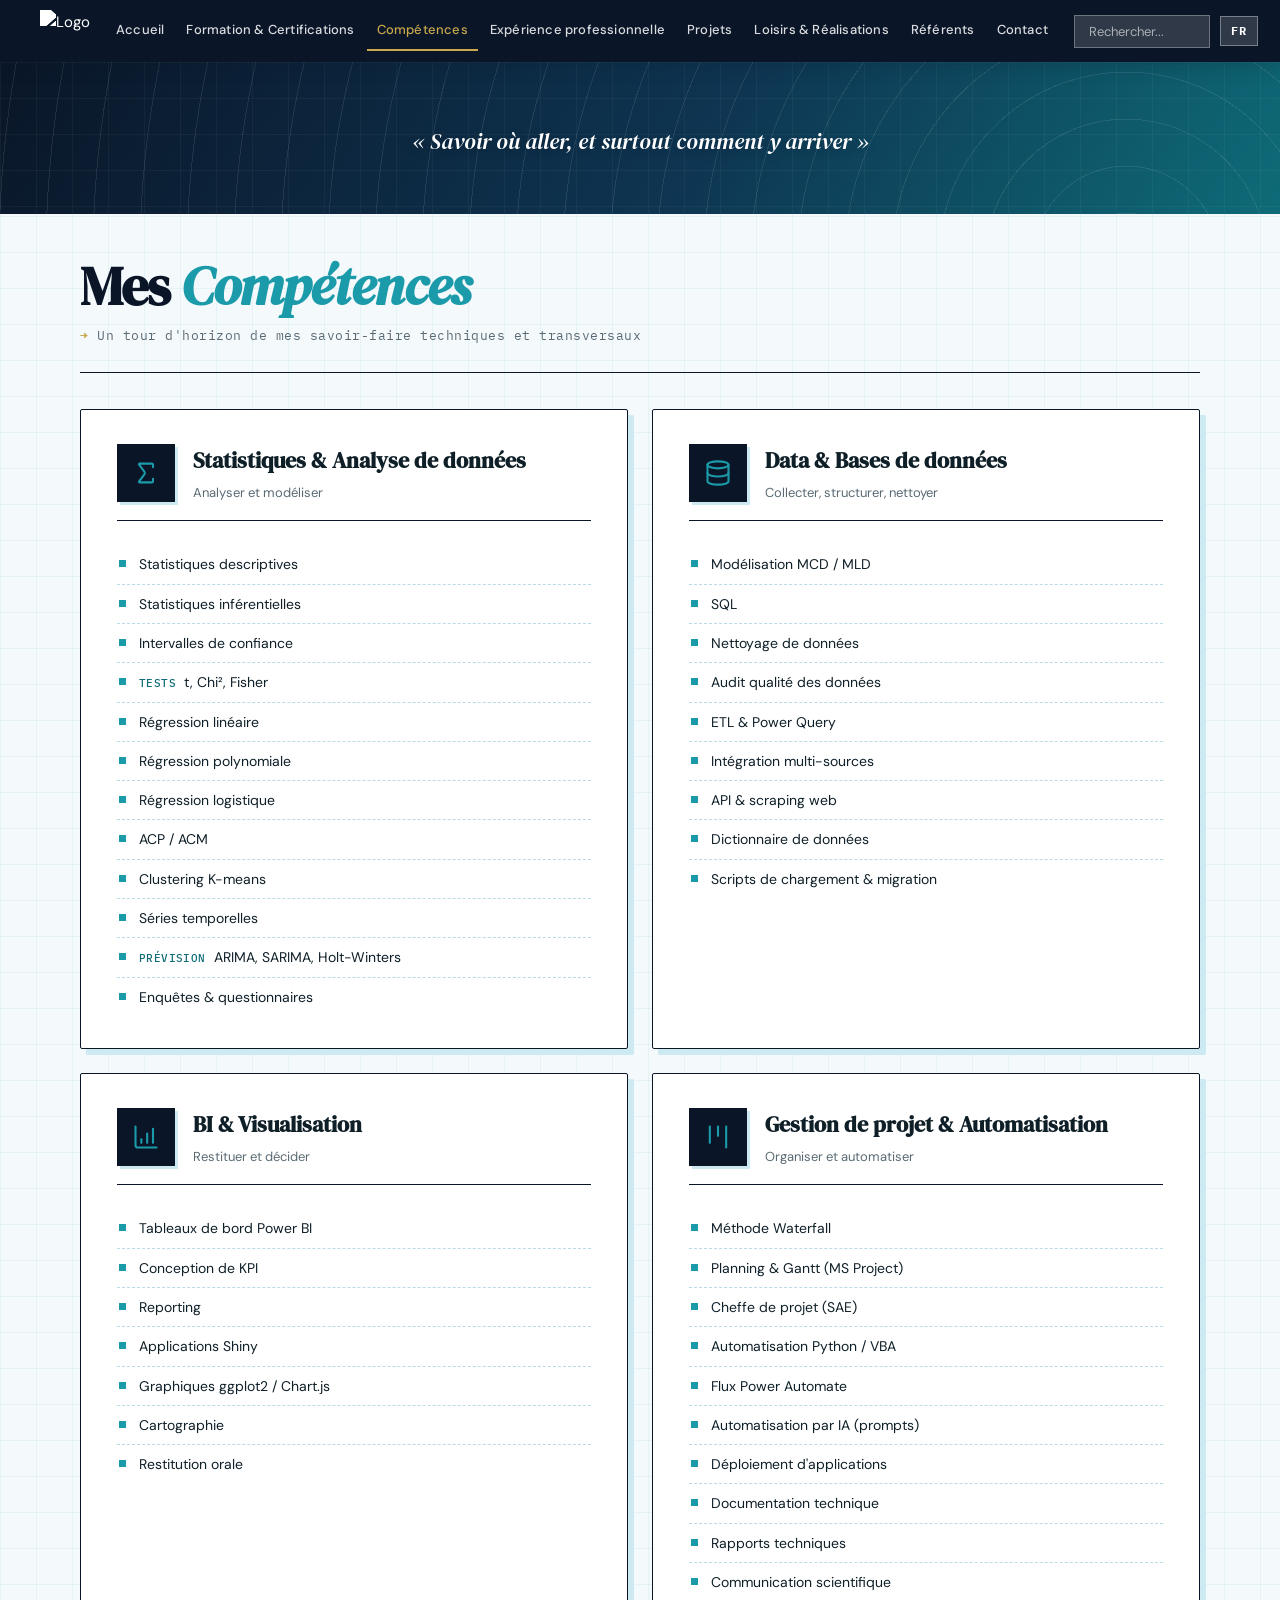
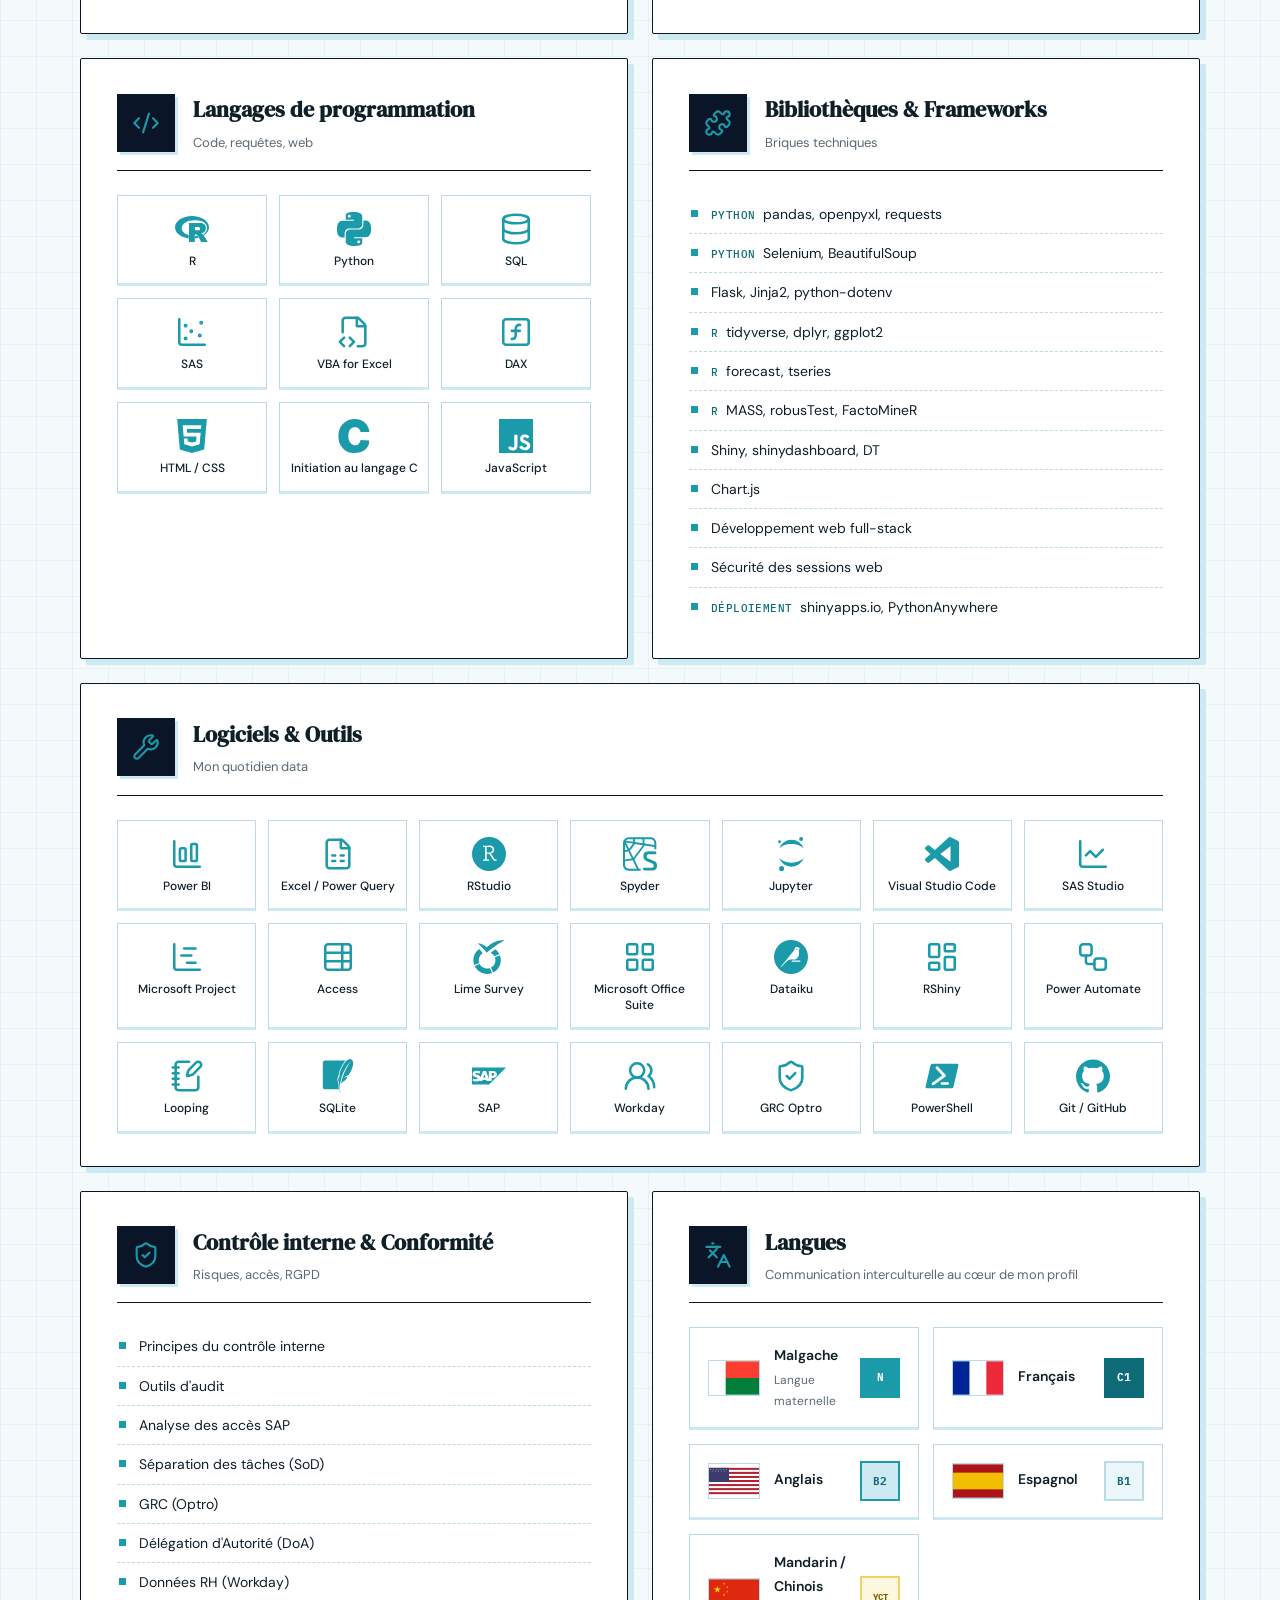
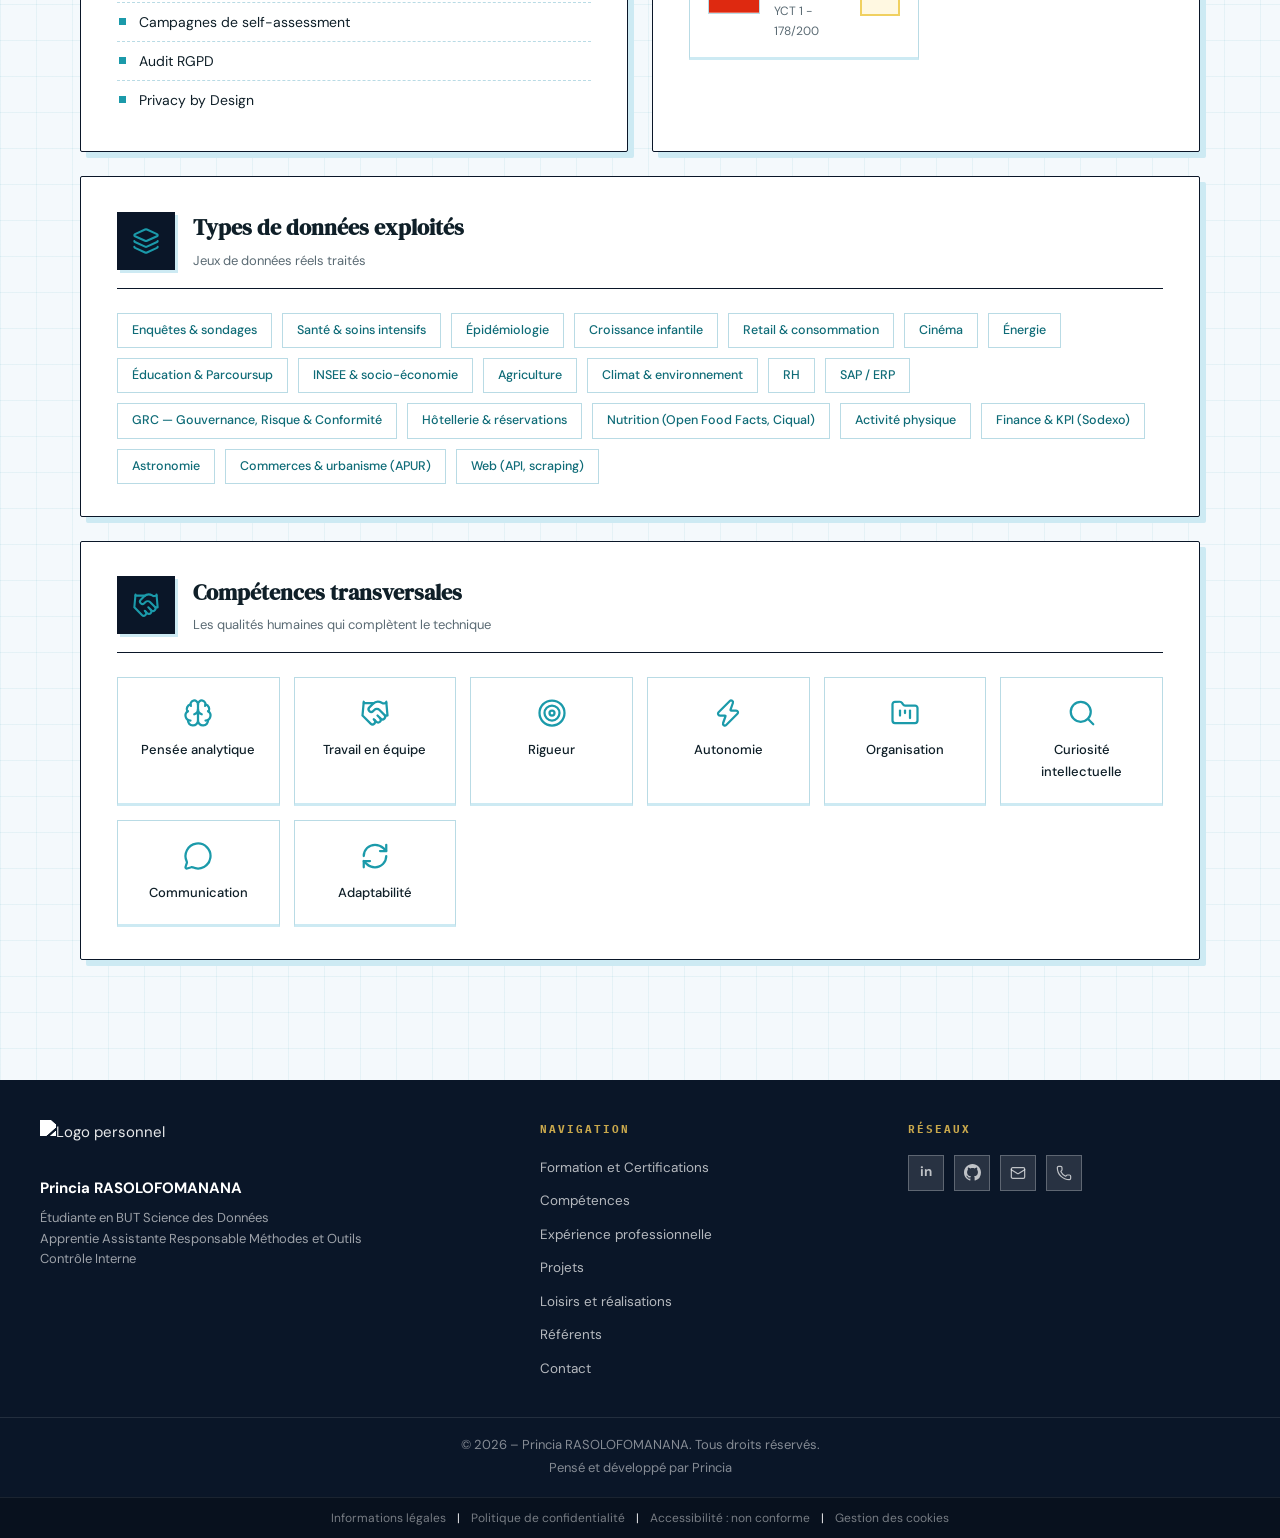
==== Competences.html @ fc917be0 "Icônes SVG, listes compétences, suppression traits dorés" ====
<!DOCTYPE html>
<html lang="fr">

<head>
  <meta name="viewport" content="width=device-width, initial-scale=1.0">
  <title>Compétences — Princia RASOLOFOMANANA</title>
  <meta charset="UTF-8">
  <link rel="stylesheet" href="CSS/style1.css">
  <style>
    /* Mise en page des blocs compétences : 2 colonnes sur ordinateur, 1 colonne sur téléphone */
    .competences-page{max-width:1200px;margin-left:auto;margin-right:auto}
    .comp-grid{display:grid;grid-template-columns:repeat(2,minmax(0,1fr));gap:24px;align-items:stretch}
    .comp-grid .comp-bloc{margin:0;width:auto;max-width:none;box-sizing:border-box}
    .comp-grid .comp-bloc.pleine{grid-column:1 / -1}
    @media (max-width:900px){
      .comp-grid{grid-template-columns:1fr;gap:18px}
      .comp-grid .comp-bloc.pleine{grid-column:auto}
    }
  </style>

</head>

<body>
<svg xmlns="http://www.w3.org/2000/svg" width="0" height="0" style="position:absolute" aria-hidden="true">
<symbol id="i-lu-sigma" viewBox="0 0 24 24"><g fill="none" stroke="currentColor" stroke-width="1.8" stroke-linecap="round" stroke-linejoin="round"><path d="M18 7V5a1 1 0 0 0-1-1H6.5a.5.5 0 0 0-.4.8l4.5 6a2 2 0 0 1 0 2.4l-4.5 6a.5.5 0 0 0 .4.8H17a1 1 0 0 0 1-1v-2" /></g></symbol>
<symbol id="i-lu-database" viewBox="0 0 24 24"><g fill="none" stroke="currentColor" stroke-width="1.8" stroke-linecap="round" stroke-linejoin="round"><ellipse cx="12" cy="5" rx="9" ry="3" />
  <path d="M3 5V19A9 3 0 0 0 21 19V5" />
  <path d="M3 12A9 3 0 0 0 21 12" /></g></symbol>
<symbol id="i-lu-chart-column-increasing" viewBox="0 0 24 24"><g fill="none" stroke="currentColor" stroke-width="1.8" stroke-linecap="round" stroke-linejoin="round"><path d="M13 17V9" />
  <path d="M18 17V5" />
  <path d="M3 3v16a2 2 0 0 0 2 2h16" />
  <path d="M8 17v-3" /></g></symbol>
<symbol id="i-lu-kanban" viewBox="0 0 24 24"><g fill="none" stroke="currentColor" stroke-width="1.8" stroke-linecap="round" stroke-linejoin="round"><path d="M5 3v14" />
  <path d="M12 3v8" />
  <path d="M19 3v18" /></g></symbol>
<symbol id="i-lu-code-xml" viewBox="0 0 24 24"><g fill="none" stroke="currentColor" stroke-width="1.8" stroke-linecap="round" stroke-linejoin="round"><path d="m18 16 4-4-4-4" />
  <path d="m6 8-4 4 4 4" />
  <path d="m14.5 4-5 16" /></g></symbol>
<symbol id="i-si-r" viewBox="0 0 24 24"><path fill="currentColor" d="M12 2.746c-6.627 0-12 3.599-12 8.037 0 3.897 4.144 7.144 9.64 7.88V16.26c-2.924-.915-4.925-2.755-4.925-4.877 0-3.035 4.084-5.494 9.12-5.494 5.038 0 8.757 1.683 8.757 5.494 0 1.976-.999 3.379-2.662 4.272.09.066.174.128.258.216.169.149.25.363.372.544 2.128-1.45 3.44-3.437 3.44-5.631 0-4.44-5.373-8.038-12-8.038zm-2.111 4.99v13.516l4.093-.002-.002-5.291h1.1c.225 0 .321.066.549.25.272.22.715.982.715.982l2.164 4.063 4.627-.002-2.864-4.826s-.086-.193-.265-.383a2.22 2.22 0 00-.582-.416c-.422-.214-1.149-.434-1.149-.434s3.578-.264 3.578-3.826c0-3.562-3.744-3.63-3.744-3.63zm4.127 2.93l2.478.002s1.149-.062 1.149 1.127c0 1.165-1.149 1.17-1.149 1.17h-2.478zm1.754 6.119c-.494.049-1.012.079-1.54.088v1.807a16.622 16.622 0 002.37-.473l-.471-.891s-.108-.183-.248-.394c-.039-.054-.08-.098-.111-.137z"/></symbol>
<symbol id="i-si-python" viewBox="0 0 24 24"><path fill="currentColor" d="M14.25.18l.9.2.73.26.59.3.45.32.34.34.25.34.16.33.1.3.04.26.02.2-.01.13V8.5l-.05.63-.13.55-.21.46-.26.38-.3.31-.33.25-.35.19-.35.14-.33.1-.3.07-.26.04-.21.02H8.77l-.69.05-.59.14-.5.22-.41.27-.33.32-.27.35-.2.36-.15.37-.1.35-.07.32-.04.27-.02.21v3.06H3.17l-.21-.03-.28-.07-.32-.12-.35-.18-.36-.26-.36-.36-.35-.46-.32-.59-.28-.73-.21-.88-.14-1.05-.05-1.23.06-1.22.16-1.04.24-.87.32-.71.36-.57.4-.44.42-.33.42-.24.4-.16.36-.1.32-.05.24-.01h.16l.06.01h8.16v-.83H6.18l-.01-2.75-.02-.37.05-.34.11-.31.17-.28.25-.26.31-.23.38-.2.44-.18.51-.15.58-.12.64-.1.71-.06.77-.04.84-.02 1.27.05zm-6.3 1.98l-.23.33-.08.41.08.41.23.34.33.22.41.09.41-.09.33-.22.23-.34.08-.41-.08-.41-.23-.33-.33-.22-.41-.09-.41.09zm13.09 3.95l.28.06.32.12.35.18.36.27.36.35.35.47.32.59.28.73.21.88.14 1.04.05 1.23-.06 1.23-.16 1.04-.24.86-.32.71-.36.57-.4.45-.42.33-.42.24-.4.16-.36.09-.32.05-.24.02-.16-.01h-8.22v.82h5.84l.01 2.76.02.36-.05.34-.11.31-.17.29-.25.25-.31.24-.38.2-.44.17-.51.15-.58.13-.64.09-.71.07-.77.04-.84.01-1.27-.04-1.07-.14-.9-.2-.73-.25-.59-.3-.45-.33-.34-.34-.25-.34-.16-.33-.1-.3-.04-.25-.02-.2.01-.13v-5.34l.05-.64.13-.54.21-.46.26-.38.3-.32.33-.24.35-.2.35-.14.33-.1.3-.06.26-.04.21-.02.13-.01h5.84l.69-.05.59-.14.5-.21.41-.28.33-.32.27-.35.2-.36.15-.36.1-.35.07-.32.04-.28.02-.21V6.07h2.09l.14.01zm-6.47 14.25l-.23.33-.08.41.08.41.23.33.33.23.41.08.41-.08.33-.23.23-.33.08-.41-.08-.41-.23-.33-.33-.23-.41-.08-.41.08z"/></symbol>
<symbol id="i-lu-chart-scatter" viewBox="0 0 24 24"><g fill="none" stroke="currentColor" stroke-width="1.8" stroke-linecap="round" stroke-linejoin="round"><circle cx="7.5" cy="7.5" r=".5" fill="currentColor" />
  <circle cx="18.5" cy="5.5" r=".5" fill="currentColor" />
  <circle cx="11.5" cy="11.5" r=".5" fill="currentColor" />
  <circle cx="7.5" cy="16.5" r=".5" fill="currentColor" />
  <circle cx="17.5" cy="14.5" r=".5" fill="currentColor" />
  <path d="M3 3v16a2 2 0 0 0 2 2h16" /></g></symbol>
<symbol id="i-lu-file-code-corner" viewBox="0 0 24 24"><g fill="none" stroke="currentColor" stroke-width="1.8" stroke-linecap="round" stroke-linejoin="round"><path d="M4 12.15V4a2 2 0 0 1 2-2h8a2.4 2.4 0 0 1 1.706.706l3.588 3.588A2.4 2.4 0 0 1 20 8v12a2 2 0 0 1-2 2h-3.35" />
  <path d="M14 2v5a1 1 0 0 0 1 1h5" />
  <path d="m5 16-3 3 3 3" />
  <path d="m9 22 3-3-3-3" /></g></symbol>
<symbol id="i-lu-square-function" viewBox="0 0 24 24"><g fill="none" stroke="currentColor" stroke-width="1.8" stroke-linecap="round" stroke-linejoin="round"><rect width="18" height="18" x="3" y="3" rx="2" ry="2" />
  <path d="M9 17c2 0 2.8-1 2.8-2.8V10c0-2 1-3.3 3.2-3" />
  <path d="M9 11.2h5.7" /></g></symbol>
<symbol id="i-si-html5" viewBox="0 0 24 24"><path fill="currentColor" d="M1.5 0h21l-1.91 21.563L11.977 24l-8.564-2.438L1.5 0zm7.031 9.75l-.232-2.718 10.059.003.23-2.622L5.412 4.41l.698 8.01h9.126l-.326 3.426-2.91.804-2.955-.81-.188-2.11H6.248l.33 4.171L12 19.351l5.379-1.443.744-8.157H8.531z"/></symbol>
<symbol id="i-si-c" viewBox="0 0 24 24"><path fill="currentColor" d="M16.5921 9.1962s-.354-3.298-3.627-3.39c-3.2741-.09-4.9552 2.474-4.9552 6.14 0 3.6651 1.858 6.5972 5.0451 6.5972 3.184 0 3.5381-3.665 3.5381-3.665l6.1041.365s.36 3.31-2.196 5.836c-2.552 2.5241-5.6901 2.9371-7.8762 2.9201-2.19-.017-5.2261.034-8.1602-2.97-2.938-3.0101-3.436-5.9302-3.436-8.8002 0-2.8701.556-6.6702 4.047-9.5502C7.444.72 9.849 0 12.254 0c10.0422 0 10.7172 9.2602 10.7172 9.2602z"/></symbol>
<symbol id="i-si-javascript" viewBox="0 0 24 24"><path fill="currentColor" d="M0 0h24v24H0V0zm22.034 18.276c-.175-1.095-.888-2.015-3.003-2.873-.736-.345-1.554-.585-1.797-1.14-.091-.33-.105-.51-.046-.705.15-.646.915-.84 1.515-.66.39.12.75.42.976.9 1.034-.676 1.034-.676 1.755-1.125-.27-.42-.404-.601-.586-.78-.63-.705-1.469-1.065-2.834-1.034l-.705.089c-.676.165-1.32.525-1.71 1.005-1.14 1.291-.811 3.541.569 4.471 1.365 1.02 3.361 1.244 3.616 2.205.24 1.17-.87 1.545-1.966 1.41-.811-.18-1.26-.586-1.755-1.336l-1.83 1.051c.21.48.45.689.81 1.109 1.74 1.756 6.09 1.666 6.871-1.004.029-.09.24-.705.074-1.65l.046.067zm-8.983-7.245h-2.248c0 1.938-.009 3.864-.009 5.805 0 1.232.063 2.363-.138 2.711-.33.689-1.18.601-1.566.48-.396-.196-.597-.466-.83-.855-.063-.105-.11-.196-.127-.196l-1.825 1.125c.305.63.75 1.172 1.324 1.517.855.51 2.004.675 3.207.405.783-.226 1.458-.691 1.811-1.411.51-.93.402-2.07.397-3.346.012-2.054 0-4.109 0-6.179l.004-.056z"/></symbol>
<symbol id="i-lu-puzzle" viewBox="0 0 24 24"><g fill="none" stroke="currentColor" stroke-width="1.8" stroke-linecap="round" stroke-linejoin="round"><path d="M15.39 4.39a1 1 0 0 0 1.68-.474 2.5 2.5 0 1 1 3.014 3.015 1 1 0 0 0-.474 1.68l1.683 1.682a2.414 2.414 0 0 1 0 3.414L19.61 15.39a1 1 0 0 1-1.68-.474 2.5 2.5 0 1 0-3.014 3.015 1 1 0 0 1 .474 1.68l-1.683 1.682a2.414 2.414 0 0 1-3.414 0L8.61 19.61a1 1 0 0 0-1.68.474 2.5 2.5 0 1 1-3.014-3.015 1 1 0 0 0 .474-1.68l-1.683-1.682a2.414 2.414 0 0 1 0-3.414L4.39 8.61a1 1 0 0 1 1.68.474 2.5 2.5 0 1 0 3.014-3.015 1 1 0 0 1-.474-1.68l1.683-1.682a2.414 2.414 0 0 1 3.414 0z" /></g></symbol>
<symbol id="i-lu-wrench" viewBox="0 0 24 24"><g fill="none" stroke="currentColor" stroke-width="1.8" stroke-linecap="round" stroke-linejoin="round"><path d="M14.7 6.3a1 1 0 0 0 0 1.4l1.6 1.6a1 1 0 0 0 1.4 0l3.106-3.105c.32-.322.863-.22.983.218a6 6 0 0 1-8.259 7.057l-7.91 7.91a1 1 0 0 1-2.999-3l7.91-7.91a6 6 0 0 1 7.057-8.259c.438.12.54.662.219.984z" /></g></symbol>
<symbol id="i-lu-chart-column-big" viewBox="0 0 24 24"><g fill="none" stroke="currentColor" stroke-width="1.8" stroke-linecap="round" stroke-linejoin="round"><path d="M3 3v16a2 2 0 0 0 2 2h16" />
  <rect x="15" y="5" width="4" height="12" rx="1" />
  <rect x="7" y="8" width="4" height="9" rx="1" /></g></symbol>
<symbol id="i-lu-file-spreadsheet" viewBox="0 0 24 24"><g fill="none" stroke="currentColor" stroke-width="1.8" stroke-linecap="round" stroke-linejoin="round"><path d="M6 22a2 2 0 0 1-2-2V4a2 2 0 0 1 2-2h8a2.4 2.4 0 0 1 1.704.706l3.588 3.588A2.4 2.4 0 0 1 20 8v12a2 2 0 0 1-2 2z" />
  <path d="M14 2v5a1 1 0 0 0 1 1h5" />
  <path d="M8 13h2" />
  <path d="M14 13h2" />
  <path d="M8 17h2" />
  <path d="M14 17h2" /></g></symbol>
<symbol id="i-si-rstudioide" viewBox="0 0 24 24"><path fill="currentColor" d="M12.178.002a12.002 12.002 0 0 0-8.662 3.515 12.002 12.002 0 0 0 0 16.97 12.002 12.002 0 0 0 16.97 0 12.002 12.002 0 0 0 0-16.97A12.002 12.002 0 0 0 12.179.002zM7.77 5.995c.562.128 1.05.217 1.663.217.921 0 1.863-.217 2.786-.217 1.79 0 3.45.814 3.45 2.8 0 1.54-.921 2.517-2.35 2.93l2.788 4.107h1.301v1.01h-1.986l-3.293-4.934h-1.757v3.924h1.718v1.01H7.77v-1.01h1.483V7.134L7.77 6.951v-.957zm4.466 1.012c-.596 0-1.213.053-1.864.127v3.798l.941.02c2.298.034 3.183-.85 3.183-2.026 0-1.376-.997-1.919-2.26-1.919z"/></symbol>
<symbol id="i-si-spyderide" viewBox="0 0 24 24"><path fill="currentColor" d="M4.053.237a4.05 4.05 0 0 0-1.89.467A4.1 4.1 0 0 0 .524 2.29a7 7 0 0 0-.2.4c-.036.094-.076.186-.107.275a3.6 3.6 0 0 0-.147.567 4 4 0 0 0-.07.76v15.42a4 4 0 0 0 .4 1.756 4.05 4.05 0 0 0 3.654 2.295h8.234a.22.22 0 0 0 .22-.22v-.983a.22.22 0 0 0-.22-.219h-1.07l-3.188-6.46 7.276-9.642a.8.8 0 0 0 .137-.284l6.668 1.02v1.506a.22.22 0 0 0 .218.217h.99a.22.22 0 0 0 .218-.217v-4.19a4.04 4.04 0 0 0-1.506-3.146A4.04 4.04 0 0 0 19.48.237Zm0 1.42h2.97l.213 1.717-3.938-.601-1.242-.193a2.62 2.62 0 0 1 1.997-.923m9.586 0 .345 2.748-5.39-.821-.244-1.915zm1.318 0h4.304a2.855 2.855 0 0 1 2.848 2.848v1.142L15.326 4.61ZM2.13 3.92l4.924.756-2.749 3.653Zm6.394.98 5.508.843-6.65 8.824-2.43-4.927 3.57-4.733Zm-7.1.555 1.76 3.57-1.762.215Zm17.964 4.608c-2.625 0-4.98.368-4.98 3.069v.514c0 1.35.465 2.772 2.355 3.508l3.484 1.333c1.129.464 1.423.93 1.423 1.641v.295c0 1.055-.614 1.276-2.576 1.276h-4.539a.324.324 0 0 0-.368.368v1.08c0 .195.073.343.368.366.417.05 2.354.222 4.489.222 3.314 0 4.956-.536 4.956-3.284v-.273c0-1.35-.196-2.601-2.453-3.46l-3.263-1.3c-1.202-.442-1.52-1.033-1.52-1.717v-.32c0-.883.661-1.274 1.79-1.274h4.563a.326.326 0 0 0 .369-.369v-1.055a.363.363 0 0 0-.344-.393 31 31 0 0 0-3.754-.227m-15.592.203 2.464 4.98-4.838.608v-5.289Zm3.07 6.227 2.888 5.85H4.272a2.857 2.857 0 0 1-2.85-2.85v-2.316z"/></symbol>
<symbol id="i-si-jupyter" viewBox="0 0 24 24"><path fill="currentColor" d="M7.157 22.201A1.784 1.799 0 0 1 5.374 24a1.784 1.799 0 0 1-1.784-1.799 1.784 1.799 0 0 1 1.784-1.799 1.784 1.799 0 0 1 1.783 1.799zM20.582 1.427a1.415 1.427 0 0 1-1.415 1.428 1.415 1.427 0 0 1-1.416-1.428A1.415 1.427 0 0 1 19.167 0a1.415 1.427 0 0 1 1.415 1.427zM4.992 3.336A1.047 1.056 0 0 1 3.946 4.39a1.047 1.056 0 0 1-1.047-1.055A1.047 1.056 0 0 1 3.946 2.28a1.047 1.056 0 0 1 1.046 1.056zm7.336 1.517c3.769 0 7.06 1.38 8.768 3.424a9.363 9.363 0 0 0-3.393-4.547 9.238 9.238 0 0 0-5.377-1.728A9.238 9.238 0 0 0 6.95 3.73a9.363 9.363 0 0 0-3.394 4.547c1.713-2.04 5.004-3.424 8.772-3.424zm.001 13.295c-3.768 0-7.06-1.381-8.768-3.425a9.363 9.363 0 0 0 3.394 4.547A9.238 9.238 0 0 0 12.33 21a9.238 9.238 0 0 0 5.377-1.729 9.363 9.363 0 0 0 3.393-4.547c-1.712 2.044-5.003 3.425-8.772 3.425Z"/></symbol>
<symbol id="i-dv-vscode" viewBox="0 0 128 128"><g fill="currentColor"><path fill-rule="evenodd" d="M90.767 127.126a7.968 7.968 0 0 0 6.35-.244l26.353-12.681a8 8 0 0 0 4.53-7.209V21.009a8 8 0 0 0-4.53-7.21L97.117 1.12a7.97 7.97 0 0 0-9.093 1.548l-50.45 46.026L15.6 32.013a5.328 5.328 0 0 0-6.807.302l-7.048 6.411a5.335 5.335 0 0 0-.006 7.888L20.796 64 1.74 81.387a5.336 5.336 0 0 0 .006 7.887l7.048 6.411a5.327 5.327 0 0 0 6.807.303l21.974-16.68 50.45 46.025a7.96 7.96 0 0 0 2.743 1.793Zm5.252-92.183L57.74 64l38.28 29.058V34.943Z" clip-rule="evenodd"/></g></symbol>
<symbol id="i-lu-chart-line" viewBox="0 0 24 24"><g fill="none" stroke="currentColor" stroke-width="1.8" stroke-linecap="round" stroke-linejoin="round"><path d="M3 3v16a2 2 0 0 0 2 2h16" />
  <path d="m19 9-5 5-4-4-3 3" /></g></symbol>
<symbol id="i-lu-chart-gantt" viewBox="0 0 24 24"><g fill="none" stroke="currentColor" stroke-width="1.8" stroke-linecap="round" stroke-linejoin="round"><path d="M10 6h8" />
  <path d="M12 16h6" />
  <path d="M3 3v16a2 2 0 0 0 2 2h16" />
  <path d="M8 11h7" /></g></symbol>
<symbol id="i-lu-table-properties" viewBox="0 0 24 24"><g fill="none" stroke="currentColor" stroke-width="1.8" stroke-linecap="round" stroke-linejoin="round"><path d="M15 3v18" />
  <rect width="18" height="18" x="3" y="3" rx="2" />
  <path d="M21 9H3" />
  <path d="M21 15H3" /></g></symbol>
<symbol id="i-si-limesurvey" viewBox="0 0 24 24"><path fill="currentColor" d="M3.9339 2.3012c.7181 0 1.4363.1657 2.1544.3867.6629.221 1.3258.5524 1.9887.8839.6077.3314 1.2153.7181 1.823 1.16l.8286.663c.1657.1104.2762.221.3867.3314.0553.0552.1105.1105.221.1657l.1105.1658.1105.1104H9.5685l.1658-.221.1657-.1656.3314-.3315c.221-.2762.442-.4972.663-.7181.221-.221.4971-.442.718-.6077.1106-.1105.2763-.221.3868-.2762l.1657-.1657.1657-.1658c.4972-.3867 1.0496-.7181 1.602-1.0496.5525-.3314 1.1049-.6076 1.7126-.8838 1.16-.5525 2.3754-.9392 3.5907-1.2154.6076-.1104 1.2706-.221 1.8782-.2762.663-.1105 1.3258-.1105 1.9335-.0552l-.8286.4972c-.1105.0552-.2763.1657-.3867.221-.0553.0552-.1105.0552-.221.1104l-.221.1105c-.4972.3315-1.0496.6077-1.5468.9391-.939.663-1.8782 1.2706-2.8725 1.9335-.9944.6629-1.8783 1.3258-2.8174 1.9887l-.6629.4972c-.221.1657-.442.3314-.6629.5524-.221.221-.442.3867-.6629.5524-.1105.1105-.221.1657-.3314.2762l-.2762.2762-1.2154 1.0496-.7734-1.0496-.0552-.0552-.0552-.1105-.221-.1657-.3315-.3867c-.221-.2762-.4419-.4972-.6629-.7182L6.917 5.0633c-.442-.4972-.8838-.9944-1.381-1.4363-.4972-.4972-1.0496-.9391-1.602-1.3258Zm16.4068 11.9925c0-1.2153-.221-2.4307-.6629-3.5355l-3.4802 1.4915c.9943 2.7621-.1657 5.8557-2.7621 7.2367l1.4915 3.4803c3.3145-1.602 5.4137-4.9718 5.4137-8.673zm-3.867-7.7339-3.3144 2.4307c1.1048.5524 2.044 1.4362 2.5963 2.4858l3.4803-1.4915c-.6077-1.3258-1.5468-2.4859-2.7621-3.425ZM4.7626 14.2937c0-2.044 1.1048-3.9774 2.8173-5.027L5.1492 6.3388c-3.646 2.486-5.1375 7.1815-3.5907 11.3246l3.5354-1.4915c-.221-.6077-.3314-1.2706-.3314-1.8782Zm5.8556 5.9109c-2.2096 0-4.2536-1.2706-5.248-3.2593L1.89 18.4368c2.1544 4.5851 7.513 6.7395 12.2637 4.9166l-1.4915-3.4803c-.663.221-1.3258.3315-2.044.3315z"/></symbol>
<symbol id="i-lu-layout-grid" viewBox="0 0 24 24"><g fill="none" stroke="currentColor" stroke-width="1.8" stroke-linecap="round" stroke-linejoin="round"><rect width="7" height="7" x="3" y="3" rx="1" />
  <rect width="7" height="7" x="14" y="3" rx="1" />
  <rect width="7" height="7" x="14" y="14" rx="1" />
  <rect width="7" height="7" x="3" y="14" rx="1" /></g></symbol>
<symbol id="i-si-dataiku" viewBox="0 0 24 24"><path fill="currentColor" d="M12 0a12 12 0 1 0 12 12A12 12 0 0 0 12 0zm6.527 15.34H12.5v-.934h6.026zm-.739-8.73s-.412.543-.193 1.995c.41 2.724-1.02 5.15-3.56 5.15h-1.87s-1.835-.092-2.933 1.01c-3.263 3.269-4.04 4.116-4.274 4.233-.15.08-.188-.093-.188-.093l9.644-11.891c-.203-2.145 2.34-2.715 3.278-1.13l.884-.248zm-1.599-.614a.476.476 0 1 0 .47.474.476.476 0 0 0-.47-.474z"/></symbol>
<symbol id="i-lu-layout-dashboard" viewBox="0 0 24 24"><g fill="none" stroke="currentColor" stroke-width="1.8" stroke-linecap="round" stroke-linejoin="round"><rect width="7" height="9" x="3" y="3" rx="1" />
  <rect width="7" height="5" x="14" y="3" rx="1" />
  <rect width="7" height="9" x="14" y="12" rx="1" />
  <rect width="7" height="5" x="3" y="16" rx="1" /></g></symbol>
<symbol id="i-lu-workflow" viewBox="0 0 24 24"><g fill="none" stroke="currentColor" stroke-width="1.8" stroke-linecap="round" stroke-linejoin="round"><rect width="8" height="8" x="3" y="3" rx="2" />
  <path d="M7 11v4a2 2 0 0 0 2 2h4" />
  <rect width="8" height="8" x="13" y="13" rx="2" /></g></symbol>
<symbol id="i-lu-notebook-pen" viewBox="0 0 24 24"><g fill="none" stroke="currentColor" stroke-width="1.8" stroke-linecap="round" stroke-linejoin="round"><path d="M13.4 2H6a2 2 0 0 0-2 2v16a2 2 0 0 0 2 2h12a2 2 0 0 0 2-2v-7.4" />
  <path d="M2 6h4" />
  <path d="M2 10h4" />
  <path d="M2 14h4" />
  <path d="M2 18h4" />
  <path d="M21.378 5.626a1 1 0 1 0-3.004-3.004l-5.01 5.012a2 2 0 0 0-.506.854l-.837 2.87a.5.5 0 0 0 .62.62l2.87-.837a2 2 0 0 0 .854-.506z" /></g></symbol>
<symbol id="i-si-sqlite" viewBox="0 0 24 24"><path fill="currentColor" d="M21.678.521c-1.032-.92-2.28-.55-3.513.544a8.71 8.71 0 0 0-.547.535c-2.109 2.237-4.066 6.38-4.674 9.544.237.48.422 1.093.544 1.561a13.044 13.044 0 0 1 .164.703s-.019-.071-.096-.296l-.05-.146a1.689 1.689 0 0 0-.033-.08c-.138-.32-.518-.995-.686-1.289-.143.423-.27.818-.376 1.176.484.884.778 2.4.778 2.4s-.025-.099-.147-.442c-.107-.303-.644-1.244-.772-1.464-.217.804-.304 1.346-.226 1.478.152.256.296.698.422 1.186.286 1.1.485 2.44.485 2.44l.017.224a22.41 22.41 0 0 0 .056 2.748c.095 1.146.273 2.13.5 2.657l.155-.084c-.334-1.038-.47-2.399-.41-3.967.09-2.398.642-5.29 1.661-8.304 1.723-4.55 4.113-8.201 6.3-9.945-1.993 1.8-4.692 7.63-5.5 9.788-.904 2.416-1.545 4.684-1.931 6.857.666-2.037 2.821-2.912 2.821-2.912s1.057-1.304 2.292-3.166c-.74.169-1.955.458-2.362.629-.6.251-.762.337-.762.337s1.945-1.184 3.613-1.72C21.695 7.9 24.195 2.767 21.678.521m-18.573.543A1.842 1.842 0 0 0 1.27 2.9v16.608a1.84 1.84 0 0 0 1.835 1.834h9.418a22.953 22.953 0 0 1-.052-2.707c-.006-.062-.011-.141-.016-.2a27.01 27.01 0 0 0-.473-2.378c-.121-.47-.275-.898-.369-1.057-.116-.197-.098-.31-.097-.432 0-.12.015-.245.037-.386a9.98 9.98 0 0 1 .234-1.045l.217-.028c-.017-.035-.014-.065-.031-.097l-.041-.381a32.8 32.8 0 0 1 .382-1.194l.2-.019c-.008-.016-.01-.038-.018-.053l-.043-.316c.63-3.28 2.587-7.443 4.8-9.791.066-.069.133-.128.198-.194Z"/></symbol>
<symbol id="i-si-sap" viewBox="0 0 24 24"><path fill="currentColor" d="M0 6.064v11.872h12.13L24 6.064zm3.264 2.208h.005c.863.001 1.915.245 2.676.633l-.82 1.43c-.835-.404-1.255-.442-1.73-.467-.708-.038-1.064.215-1.069.488-.007.332.669.633 1.305.838.964.306 2.19.715 2.377 1.9L7.77 8.437h2.046l2.064 5.576-.007-5.575h2.37c2.257 0 3.318.764 3.318 2.519 0 1.575-1.09 2.514-2.936 2.514h-.763l-.01 2.094-3.588-.003-.25-.908c-.37.122-.787.189-1.23.189-.456 0-.885-.071-1.263-.2l-.358.919-2 .006.09-.462c-.029.025-.057.05-.087.074-.535.43-1.208.629-2.037.644l-.213.002a5.075 5.075 0 0 1-2.581-.675l.73-1.448c.79.467 1.286.572 1.956.558.347-.007.598-.07.761-.239a.557.557 0 0 0 .156-.369c.007-.376-.53-.553-1.185-.756-.531-.164-1.135-.389-1.606-.735-.559-.41-.825-.924-.812-1.65a1.99 1.99 0 0 1 .566-1.377c.519-.537 1.357-.863 2.363-.863zm10.597 1.67v1.904h.521c.694 0 1.247-.23 1.248-.964 0-.709-.554-.94-1.248-.94zm-5.087.767l-.748 2.362c.223.085.481.133.757.133.268 0 .52-.047.742-.126l-.736-2.37z"/></symbol>
<symbol id="i-lu-users-round" viewBox="0 0 24 24"><g fill="none" stroke="currentColor" stroke-width="1.8" stroke-linecap="round" stroke-linejoin="round"><path d="M18 21a8 8 0 0 0-16 0" />
  <circle cx="10" cy="8" r="5" />
  <path d="M22 20c0-3.37-2-6.5-4-8a5 5 0 0 0-.45-8.3" /></g></symbol>
<symbol id="i-lu-shield-check" viewBox="0 0 24 24"><g fill="none" stroke="currentColor" stroke-width="1.8" stroke-linecap="round" stroke-linejoin="round"><path d="M20 13c0 5-3.5 7.5-7.66 8.95a1 1 0 0 1-.67-.01C7.5 20.5 4 18 4 13V6a1 1 0 0 1 1-1c2 0 4.5-1.2 6.24-2.72a1.17 1.17 0 0 1 1.52 0C14.51 3.81 17 5 19 5a1 1 0 0 1 1 1z" />
  <path d="m9 12 2 2 4-4" /></g></symbol>
<symbol id="i-dv-powershell" viewBox="0 0 128 128"><g fill="currentColor"><path fill-rule="evenodd" d="M124.912 19.358c-.962-1.199-2.422-1.858-4.111-1.858h-92.61c-3.397 0-6.665 2.642-7.444 6.015L2.162 104.022c-.396 1.711-.058 3.394.926 4.619.963 1.199 2.423 1.858 4.111 1.858v.001H99.81c3.396 0 6.665-2.643 7.443-6.016l18.586-80.508c.395-1.711.057-3.395-.927-4.618zm-98.589 77.17c-1.743-2.397-1.323-5.673.94-7.318l37.379-27.067v-.556L41.157 36.603c-1.916-2.038-1.716-5.333.445-7.361 2.162-2.027 5.466-2.019 7.382.019l28.18 29.979c1.6 1.702 1.718 4.279.457 6.264-.384.774-1.182 1.628-2.593 2.618l-41.45 29.769c-2.263 1.644-5.512 1.034-7.255-1.363zm59.543.538H63.532c-2.597 0-4.702-2.082-4.702-4.65s2.105-4.65 4.702-4.65h22.333c2.597 0 4.702 2.082 4.702 4.65s-2.104 4.65-4.701 4.65z" clip-rule="evenodd"/></g></symbol>
<symbol id="i-si-github" viewBox="0 0 24 24"><path fill="currentColor" d="M12 .297c-6.63 0-12 5.373-12 12 0 5.303 3.438 9.8 8.205 11.385.6.113.82-.258.82-.577 0-.285-.01-1.04-.015-2.04-3.338.724-4.042-1.61-4.042-1.61C4.422 18.07 3.633 17.7 3.633 17.7c-1.087-.744.084-.729.084-.729 1.205.084 1.838 1.236 1.838 1.236 1.07 1.835 2.809 1.305 3.495.998.108-.776.417-1.305.76-1.605-2.665-.3-5.466-1.332-5.466-5.93 0-1.31.465-2.38 1.235-3.22-.135-.303-.54-1.523.105-3.176 0 0 1.005-.322 3.3 1.23.96-.267 1.98-.399 3-.405 1.02.006 2.04.138 3 .405 2.28-1.552 3.285-1.23 3.285-1.23.645 1.653.24 2.873.12 3.176.765.84 1.23 1.91 1.23 3.22 0 4.61-2.805 5.625-5.475 5.92.42.36.81 1.096.81 2.22 0 1.606-.015 2.896-.015 3.286 0 .315.21.69.825.57C20.565 22.092 24 17.592 24 12.297c0-6.627-5.373-12-12-12"/></symbol>
<symbol id="i-lu-languages" viewBox="0 0 24 24"><g fill="none" stroke="currentColor" stroke-width="1.8" stroke-linecap="round" stroke-linejoin="round"><path d="m5 8 6 6" />
  <path d="m4 14 6-6 2-3" />
  <path d="M2 5h12" />
  <path d="M7 2h1" />
  <path d="m22 22-5-10-5 10" />
  <path d="M14 18h6" /></g></symbol>
<symbol id="i-lu-layers" viewBox="0 0 24 24"><g fill="none" stroke="currentColor" stroke-width="1.8" stroke-linecap="round" stroke-linejoin="round"><path d="M12.83 2.18a2 2 0 0 0-1.66 0L2.6 6.08a1 1 0 0 0 0 1.83l8.58 3.91a2 2 0 0 0 1.66 0l8.58-3.9a1 1 0 0 0 0-1.83z" />
  <path d="M2 12a1 1 0 0 0 .58.91l8.6 3.91a2 2 0 0 0 1.65 0l8.58-3.9A1 1 0 0 0 22 12" />
  <path d="M2 17a1 1 0 0 0 .58.91l8.6 3.91a2 2 0 0 0 1.65 0l8.58-3.9A1 1 0 0 0 22 17" /></g></symbol>
<symbol id="i-lu-handshake" viewBox="0 0 24 24"><g fill="none" stroke="currentColor" stroke-width="1.8" stroke-linecap="round" stroke-linejoin="round"><path d="m11 17 2 2a1 1 0 1 0 3-3" />
  <path d="m14 14 2.5 2.5a1 1 0 1 0 3-3l-3.88-3.88a3 3 0 0 0-4.24 0l-.88.88a1 1 0 1 1-3-3l2.81-2.81a5.79 5.79 0 0 1 7.06-.87l.47.28a2 2 0 0 0 1.42.25L21 4" />
  <path d="m21 3 1 11h-2" />
  <path d="M3 3 2 14l6.5 6.5a1 1 0 1 0 3-3" />
  <path d="M3 4h8" /></g></symbol>
<symbol id="i-lu-brain" viewBox="0 0 24 24"><g fill="none" stroke="currentColor" stroke-width="1.8" stroke-linecap="round" stroke-linejoin="round"><path d="M12 18V5" />
  <path d="M15 13a4.17 4.17 0 01-3-4 4.17 4.17 0 01-3 4" />
  <path d="M17.707 6.294A3 3 0 1012 5a3 3 0 10-5.707 1.294" />
  <path d="M17.996 5.125a4 4 0 012.526 5.77" />
  <path d="M18 18a4 4 0 002-7.465" />
  <path d="M19.967 17.482a4 4 0 11-7.967.517 4 4 0 11-7.967-.517" />
  <path d="M6 18a4 4 0 01-2-7.465" />
  <path d="M6.004 5.125a4 4 0 00-2.526 5.77" /></g></symbol>
<symbol id="i-lu-target" viewBox="0 0 24 24"><g fill="none" stroke="currentColor" stroke-width="1.8" stroke-linecap="round" stroke-linejoin="round"><circle cx="12" cy="12" r="10" />
  <circle cx="12" cy="12" r="6" />
  <circle cx="12" cy="12" r="2" /></g></symbol>
<symbol id="i-lu-zap" viewBox="0 0 24 24"><g fill="none" stroke="currentColor" stroke-width="1.8" stroke-linecap="round" stroke-linejoin="round"><path d="M15.914 4a1.5 1.5 0 00-2.474-1.561l-9 9A1.5 1.5 0 005.5 14h4.002a.5.5 0 01.471.666L8.086 20a1.5 1.5 0 002.475 1.56l9-9A1.5 1.5 0 0018.5 10h-3.997a.5.5 0 01-.472-.667z" /></g></symbol>
<symbol id="i-lu-folder-kanban" viewBox="0 0 24 24"><g fill="none" stroke="currentColor" stroke-width="1.8" stroke-linecap="round" stroke-linejoin="round"><path d="M4 20h16a2 2 0 0 0 2-2V8a2 2 0 0 0-2-2h-7.93a2 2 0 0 1-1.66-.9l-.82-1.2A2 2 0 0 0 7.93 3H4a2 2 0 0 0-2 2v13c0 1.1.9 2 2 2Z" />
  <path d="M8 10v4" />
  <path d="M12 10v2" />
  <path d="M16 10v6" /></g></symbol>
<symbol id="i-lu-search" viewBox="0 0 24 24"><g fill="none" stroke="currentColor" stroke-width="1.8" stroke-linecap="round" stroke-linejoin="round"><path d="m21 21-4.34-4.34" />
  <circle cx="11" cy="11" r="8" /></g></symbol>
<symbol id="i-lu-message-circle" viewBox="0 0 24 24"><g fill="none" stroke="currentColor" stroke-width="1.8" stroke-linecap="round" stroke-linejoin="round"><path d="M2.992 16.342a2 2 0 0 1 .094 1.167l-1.065 3.29a1 1 0 0 0 1.236 1.168l3.413-.998a2 2 0 0 1 1.099.092 10 10 0 1 0-4.777-4.719" /></g></symbol>
<symbol id="i-lu-refresh-cw" viewBox="0 0 24 24"><g fill="none" stroke="currentColor" stroke-width="1.8" stroke-linecap="round" stroke-linejoin="round"><path d="M3 12a9 9 0 0 1 9-9 9.75 9.75 0 0 1 6.74 2.74L21 8" />
  <path d="M21 3v5h-5" />
  <path d="M21 12a9 9 0 0 1-9 9 9.75 9.75 0 0 1-6.74-2.74L3 16" />
  <path d="M8 16H3v5" /></g></symbol>
<symbol id="i-lu-mail" viewBox="0 0 24 24"><g fill="none" stroke="currentColor" stroke-width="1.8" stroke-linecap="round" stroke-linejoin="round"><path d="m22 7-8.991 5.727a2 2 0 0 1-2.009 0L2 7" />
  <rect x="2" y="4" width="20" height="16" rx="2" /></g></symbol>
<symbol id="i-lu-phone" viewBox="0 0 24 24"><g fill="none" stroke="currentColor" stroke-width="1.8" stroke-linecap="round" stroke-linejoin="round"><path d="M13.832 16.568a1 1 0 0 0 1.213-.303l.355-.465A2 2 0 0 1 17 15h3a2 2 0 0 1 2 2v3a2 2 0 0 1-2 2A18 18 0 0 1 2 4a2 2 0 0 1 2-2h3a2 2 0 0 1 2 2v3a2 2 0 0 1-.8 1.6l-.468.351a1 1 0 0 0-.292 1.233 14 14 0 0 0 6.392 6.384" /></g></symbol>
</svg>

<!-- ===================== HEADER ===================== -->
<header class="header">
  <div class="header-inner">
    <div class="logo">
      <img src="images/Designer.png" alt="Logo" />
    </div>
    <nav class="menu">
      <a href="index.html">Accueil</a>
      <a href="Formation.html">Formation &amp; Certifications</a>
      <a href="Competences.html" class="actif">Compétences</a>
      <a href="expe1.html">Expérience professionnelle</a>
      <a href="projet.html">Projets</a>
      <a href="loisir.html">Loisirs &amp; Réalisations</a>
      <a href="referents.html">Référents</a>
      <a href="contact.html">Contact</a>
    </nav>
    <div class="actions">
      <form class="search" action="#" method="get">
        <input type="search" name="q" placeholder="Rechercher..." aria-label="Rechercher">
      </form>
      <div class="langue">FR</div>
    </div>
    <button class="hamburger" id="hamburger" aria-label="Ouvrir le menu">
      <span></span><span></span><span></span>
    </button>
  </div>
  <nav class="menu-mobile" id="menu-mobile">
    <a href="index.html">Accueil</a>
    <a href="Formation.html">Formation &amp; Certifications</a>
    <a href="Competences.html" class="actif">Compétences</a>
    <a href="expe1.html">Expérience professionnelle</a>
    <a href="projet.html">Projets</a>
    <a href="loisir.html">Loisirs &amp; Réalisations</a>
    <a href="referents.html">Référents</a>
    <a href="contact.html">Contact</a>
    <div class="mobile-actions">
      <form class="search" action="#" method="get">
        <input type="search" name="q" placeholder="Rechercher...">
      </form>
      <div class="langue">FR</div>
    </div>
  </nav>
</header>

<!-- ===================== HERO ===================== -->
<div class="hero-banner">
  <p class="citation">« Savoir où aller, et surtout comment y arriver »</p>
</div>

<!-- ===================== PAGE COMPÉTENCES ===================== -->
<main class="competences-page">

  <div class="fc-header reveal">
    <h1 class="fc-titre">Mes <span>Compétences</span></h1>
    <p class="fc-sous">Un tour d'horizon de mes savoir-faire techniques et transversaux</p>
  </div>

  <div class="comp-grid">

  <section class="comp-bloc reveal">
    <div class="comp-bloc-header">
      <div class="comp-bloc-icone"><svg class="ico" aria-hidden="true" focusable="false"><use href="#i-lu-sigma"/></svg></div>
      <div>
        <h2 class="comp-bloc-titre">Statistiques &amp; Analyse de données</h2>
        <p class="comp-bloc-sous">Analyser et modéliser</p>
      </div>
    </div>
    <ul class="comp-liste">
  <li>Statistiques descriptives</li>
  <li>Statistiques inférentielles</li>
  <li>Intervalles de confiance</li>
  <li><span class="comp-cle">Tests</span>t, Chi², Fisher</li>
  <li>Régression linéaire</li>
  <li>Régression polynomiale</li>
  <li>Régression logistique</li>
  <li>ACP / ACM</li>
  <li>Clustering K-means</li>
  <li>Séries temporelles</li>
  <li><span class="comp-cle">Prévision</span>ARIMA, SARIMA, Holt-Winters</li>
  <li>Enquêtes &amp; questionnaires</li>
</ul>
  </section>

  <section class="comp-bloc reveal">
    <div class="comp-bloc-header">
      <div class="comp-bloc-icone"><svg class="ico" aria-hidden="true" focusable="false"><use href="#i-lu-database"/></svg></div>
      <div>
        <h2 class="comp-bloc-titre">Data &amp; Bases de données</h2>
        <p class="comp-bloc-sous">Collecter, structurer, nettoyer</p>
      </div>
    </div>
    <ul class="comp-liste">
  <li>Modélisation MCD / MLD</li>
  <li>SQL</li>
  <li>Nettoyage de données</li>
  <li>Audit qualité des données</li>
  <li>ETL &amp; Power Query</li>
  <li>Intégration multi-sources</li>
  <li>API &amp; scraping web</li>
  <li>Dictionnaire de données</li>
  <li>Scripts de chargement &amp; migration</li>
</ul>
  </section>

  <section class="comp-bloc reveal">
    <div class="comp-bloc-header">
      <div class="comp-bloc-icone"><svg class="ico" aria-hidden="true" focusable="false"><use href="#i-lu-chart-column-increasing"/></svg></div>
      <div>
        <h2 class="comp-bloc-titre">BI &amp; Visualisation</h2>
        <p class="comp-bloc-sous">Restituer et décider</p>
      </div>
    </div>
    <ul class="comp-liste">
  <li>Tableaux de bord Power BI</li>
  <li>Conception de KPI</li>
  <li>Reporting</li>
  <li>Applications Shiny</li>
  <li>Graphiques ggplot2 / Chart.js</li>
  <li>Cartographie</li>
  <li>Restitution orale</li>
</ul>
  </section>

  <section class="comp-bloc reveal">
    <div class="comp-bloc-header">
      <div class="comp-bloc-icone"><svg class="ico" aria-hidden="true" focusable="false"><use href="#i-lu-kanban"/></svg></div>
      <div>
        <h2 class="comp-bloc-titre">Gestion de projet &amp; Automatisation</h2>
        <p class="comp-bloc-sous">Organiser et automatiser</p>
      </div>
    </div>
    <ul class="comp-liste">
  <li>Méthode Waterfall</li>
  <li>Planning &amp; Gantt (MS Project)</li>
  <li>Cheffe de projet (SAE)</li>
  <li>Automatisation Python / VBA</li>
  <li>Flux Power Automate</li>
  <li>Automatisation par IA (prompts)</li>
  <li>Déploiement d'applications</li>
  <li>Documentation technique</li>
  <li>Rapports techniques</li>
  <li>Communication scientifique</li>
</ul>
  </section>

  <section class="comp-bloc reveal">
    <div class="comp-bloc-header">
      <div class="comp-bloc-icone"><svg class="ico" aria-hidden="true" focusable="false"><use href="#i-lu-code-xml"/></svg></div>
      <div>
        <h2 class="comp-bloc-titre">Langages de programmation</h2>
        <p class="comp-bloc-sous">Code, requêtes, web</p>
      </div>
    </div>
    <div class="outils-grid">

      <div class="outil-card">
        <svg class="ico" aria-hidden="true" focusable="false"><use href="#i-si-r"/></svg>
        <span>R</span>
      </div>

      <div class="outil-card">
        <svg class="ico" aria-hidden="true" focusable="false"><use href="#i-si-python"/></svg>
        <span>Python</span>
      </div>

      <div class="outil-card">
        <svg class="ico" aria-hidden="true" focusable="false"><use href="#i-lu-database"/></svg>
        <span>SQL</span>
      </div>

      <div class="outil-card">
        <svg class="ico" aria-hidden="true" focusable="false"><use href="#i-lu-chart-scatter"/></svg>
        <span>SAS</span>
      </div>

      <div class="outil-card">
        <svg class="ico" aria-hidden="true" focusable="false"><use href="#i-lu-file-code-corner"/></svg>
        <span>VBA for Excel</span>
      </div>

      <div class="outil-card">
        <svg class="ico" aria-hidden="true" focusable="false"><use href="#i-lu-square-function"/></svg>
        <span>DAX</span>
      </div>

      <div class="outil-card">
        <svg class="ico" aria-hidden="true" focusable="false"><use href="#i-si-html5"/></svg>
        <span>HTML / CSS</span>
      </div>

      <div class="outil-card">
        <svg class="ico" aria-hidden="true" focusable="false"><use href="#i-si-c"/></svg>
        <span>Initiation au langage C</span>
      </div>

      <div class="outil-card">
        <svg class="ico" aria-hidden="true" focusable="false"><use href="#i-si-javascript"/></svg>
        <span>JavaScript</span>
      </div>

    </div>
  </section>

  <section class="comp-bloc reveal">
    <div class="comp-bloc-header">
      <div class="comp-bloc-icone"><svg class="ico" aria-hidden="true" focusable="false"><use href="#i-lu-puzzle"/></svg></div>
      <div>
        <h2 class="comp-bloc-titre">Bibliothèques &amp; Frameworks</h2>
        <p class="comp-bloc-sous">Briques techniques</p>
      </div>
    </div>
    <ul class="comp-liste">
  <li><span class="comp-cle">Python</span>pandas, openpyxl, requests</li>
  <li><span class="comp-cle">Python</span>Selenium, BeautifulSoup</li>
  <li>Flask, Jinja2, python-dotenv</li>
  <li><span class="comp-cle">R</span>tidyverse, dplyr, ggplot2</li>
  <li><span class="comp-cle">R</span>forecast, tseries</li>
  <li><span class="comp-cle">R</span>MASS, robusTest, FactoMineR</li>
  <li>Shiny, shinydashboard, DT</li>
  <li>Chart.js</li>
  <li>Développement web full-stack</li>
  <li>Sécurité des sessions web</li>
  <li><span class="comp-cle">Déploiement</span>shinyapps.io, PythonAnywhere</li>
</ul>
  </section>

  <section class="comp-bloc reveal pleine">
    <div class="comp-bloc-header">
      <div class="comp-bloc-icone"><svg class="ico" aria-hidden="true" focusable="false"><use href="#i-lu-wrench"/></svg></div>
      <div>
        <h2 class="comp-bloc-titre">Logiciels &amp; Outils</h2>
        <p class="comp-bloc-sous">Mon quotidien data</p>
      </div>
    </div>
    <div class="outils-grid">

      <div class="outil-card">
        <svg class="ico" aria-hidden="true" focusable="false"><use href="#i-lu-chart-column-big"/></svg>
        <span>Power BI</span>
      </div>

      <div class="outil-card">
        <svg class="ico" aria-hidden="true" focusable="false"><use href="#i-lu-file-spreadsheet"/></svg>
        <span>Excel / Power Query</span>
      </div>

      <div class="outil-card">
        <svg class="ico" aria-hidden="true" focusable="false"><use href="#i-si-rstudioide"/></svg>
        <span>RStudio</span>
      </div>

      <div class="outil-card">
        <svg class="ico" aria-hidden="true" focusable="false"><use href="#i-si-spyderide"/></svg>
        <span>Spyder</span>
      </div>

      <div class="outil-card">
        <svg class="ico" aria-hidden="true" focusable="false"><use href="#i-si-jupyter"/></svg>
        <span>Jupyter</span>
      </div>

      <div class="outil-card">
        <svg class="ico" aria-hidden="true" focusable="false"><use href="#i-dv-vscode"/></svg>
        <span>Visual Studio Code</span>
      </div>

      <div class="outil-card">
        <svg class="ico" aria-hidden="true" focusable="false"><use href="#i-lu-chart-line"/></svg>
        <span>SAS Studio</span>
      </div>

      <div class="outil-card">
        <svg class="ico" aria-hidden="true" focusable="false"><use href="#i-lu-chart-gantt"/></svg>
        <span>Microsoft Project</span>
      </div>

      <div class="outil-card">
        <svg class="ico" aria-hidden="true" focusable="false"><use href="#i-lu-table-properties"/></svg>
        <span>Access</span>
      </div>

      <div class="outil-card">
        <svg class="ico" aria-hidden="true" focusable="false"><use href="#i-si-limesurvey"/></svg>
        <span>Lime Survey</span>
      </div>

      <div class="outil-card">
        <svg class="ico" aria-hidden="true" focusable="false"><use href="#i-lu-layout-grid"/></svg>
        <span>Microsoft Office Suite</span>
      </div>

      <div class="outil-card">
        <svg class="ico" aria-hidden="true" focusable="false"><use href="#i-si-dataiku"/></svg>
        <span>Dataiku</span>
      </div>

      <div class="outil-card">
        <svg class="ico" aria-hidden="true" focusable="false"><use href="#i-lu-layout-dashboard"/></svg>
        <span>RShiny</span>
      </div>

      <div class="outil-card">
        <svg class="ico" aria-hidden="true" focusable="false"><use href="#i-lu-workflow"/></svg>
        <span>Power Automate</span>
      </div>

      <div class="outil-card">
        <svg class="ico" aria-hidden="true" focusable="false"><use href="#i-lu-notebook-pen"/></svg>
        <span>Looping</span>
      </div>

      <div class="outil-card">
        <svg class="ico" aria-hidden="true" focusable="false"><use href="#i-si-sqlite"/></svg>
        <span>SQLite</span>
      </div>

      <div class="outil-card">
        <svg class="ico" aria-hidden="true" focusable="false"><use href="#i-si-sap"/></svg>
        <span>SAP</span>
      </div>

      <div class="outil-card">
        <svg class="ico" aria-hidden="true" focusable="false"><use href="#i-lu-users-round"/></svg>
        <span>Workday</span>
      </div>

      <div class="outil-card">
        <svg class="ico" aria-hidden="true" focusable="false"><use href="#i-lu-shield-check"/></svg>
        <span>GRC Optro</span>
      </div>

      <div class="outil-card">
        <svg class="ico" aria-hidden="true" focusable="false"><use href="#i-dv-powershell"/></svg>
        <span>PowerShell</span>
      </div>

      <div class="outil-card">
        <svg class="ico" aria-hidden="true" focusable="false"><use href="#i-si-github"/></svg>
        <span>Git / GitHub</span>
      </div>

    </div>
  </section>

  <section class="comp-bloc reveal">
    <div class="comp-bloc-header">
      <div class="comp-bloc-icone"><svg class="ico" aria-hidden="true" focusable="false"><use href="#i-lu-shield-check"/></svg></div>
      <div>
        <h2 class="comp-bloc-titre">Contrôle interne &amp; Conformité</h2>
        <p class="comp-bloc-sous">Risques, accès, RGPD</p>
      </div>
    </div>
    <ul class="comp-liste">
  <li>Principes du contrôle interne</li>
  <li>Outils d'audit</li>
  <li>Analyse des accès SAP</li>
  <li>Séparation des tâches (SoD)</li>
  <li>GRC (Optro)</li>
  <li>Délégation d'Autorité (DoA)</li>
  <li>Données RH (Workday)</li>
  <li>Campagnes de self-assessment</li>
  <li>Audit RGPD</li>
  <li>Privacy by Design</li>
</ul>
  </section>

  <section class="comp-bloc reveal">
    <div class="comp-bloc-header">
      <div class="comp-bloc-icone"><svg class="ico" aria-hidden="true" focusable="false"><use href="#i-lu-languages"/></svg></div>
      <div>
        <h2 class="comp-bloc-titre">Langues</h2>
        <p class="comp-bloc-sous">Communication interculturelle au cœur de mon profil</p>
      </div>
    </div>
    <div class="langues-grid">
  
      <div class="langue-card">
        
        <div class="langue-drapeau">
          
<svg xmlns="http://www.w3.org/2000/svg" viewBox="0 0 900 600">
    <!-- Bande blanche verticale -->
    <rect width="300" height="600" fill="#FFFFFF"/>
    
    <!-- Bande rouge en haut à droite -->
    <rect x="300" width="600" height="300" fill="#FC3D32"/>
    
<rect x="300" y="300" width="600" height="300" fill="#007E3A"/>
</svg>

        </div>
        <div class="langue-info">
          <p class="langue-nom">Malgache</p>
          <p class="langue-niveau-txt">Langue maternelle</p>
        </div>
        <div class="langue-cercle natif">N</div>
      </div>
  
      <div class="langue-card">
        <div class="langue-drapeau">
          <svg xmlns="http://www.w3.org/2000/svg" viewBox="0 0 900 600">
            <rect width="300" height="600" fill="#002395"/>
            <rect x="300" width="300" height="600" fill="#fff"/>
            <rect x="600" width="300" height="600" fill="#ED2939"/>
          </svg>
        </div>
        <div class="langue-info">
          <p class="langue-nom">Français</p>
        
        </div>
        <div class="langue-cercle c1">C1</div>
      </div>
  
      <div class="langue-card">
        <div class="langue-drapeau">
            <svg xmlns="http://www.w3.org/2000/svg" viewBox="0 0 190 100">
                <!-- Fond blanc -->
                <rect width="190" height="100" fill="#FFFFFF"/>
          
                <!-- Bandes rouges -->
                <g fill="#B22234">
                  <rect y="0" width="190" height="7.7"/>
                  <rect y="15.4" width="190" height="7.7"/>
                  <rect y="30.8" width="190" height="7.7"/>
                  <rect y="46.2" width="190" height="7.7"/>
                  <rect y="61.6" width="190" height="7.7"/>
                  <rect y="77" width="190" height="7.7"/>
                  <rect y="92.4" width="190" height="7.6"/>
                </g>
          
                <!-- Carré bleu -->
                <rect width="76" height="53.8" fill="#3C3B6E"/>
          
                <!-- Étoiles simplifiées -->
                <g fill="#FFFFFF">
                  <!-- rangées -->
                  <circle cx="6" cy="6" r="1.5"/>
                  <circle cx="18" cy="6" r="1.5"/>
                  <circle cx="30" cy="6" r="1.5"/>
                  <circle cx="42" cy="6" r="1.5"/>
                  <circle cx="54" cy="6" r="1.5"/>
                  <circle cx="66" cy="6" r="1.5"/>
          
                  <circle cx="12" cy="12" r="1.5"/>
                  <circle cx="24" cy="12" r="1.5"/>
                  <circle cx="36" cy="12" r="1.5"/>
                  <circle cx="48" cy="12" r="1.5"/>
                  <circle cx="60" cy="12" r="1.5"/>
          
                  <!-- tu peux ajouter plus d'étoiles si tu veux plus de réalisme -->
                </g>
              </svg>
        </div>
        <div class="langue-info">
          <p class="langue-nom">Anglais</p>
          
        </div>
        <div class="langue-cercle b2">B2</div>
      </div>
  
      <div class="langue-card">
        <div class="langue-drapeau">
          <svg xmlns="http://www.w3.org/2000/svg" viewBox="0 0 750 500">
            <rect width="750" height="500" fill="#AA151B"/>
            <rect width="750" height="250" y="125" fill="#F1BF00"/>
          </svg>
        </div>
        <div class="langue-info">
          <p class="langue-nom">Espagnol</p>
          
        </div>
        <div class="langue-cercle b1">B1</div>
      </div>
  
      <div class="langue-card">
        <div class="langue-drapeau">
          <svg xmlns="http://www.w3.org/2000/svg" viewBox="0 0 900 600">
            <rect width="900" height="600" fill="#DE2910"/>
            <polygon points="150,120 112,235 212,165 88,165 188,235" fill="#FFDE00"/>
            <polygon points="270,60 258,98 291,75 249,75 282,98" fill="#FFDE00"/>
            <polygon points="330,120 318,158 351,135 309,135 342,158" fill="#FFDE00"/>
            <polygon points="330,200 318,238 351,215 309,215 342,238" fill="#FFDE00"/>
            <polygon points="270,260 258,298 291,275 249,275 282,298" fill="#FFDE00"/>
          </svg>
        </div>
        <div class="langue-info">
          <p class="langue-nom">Mandarin / Chinois</p>
          <p class="langue-niveau-txt">YCT 1 - 178/200</p>
        </div>
        <div class="langue-cercle yct">YCT</div>
      </div>
  
    </div>
  </section>
  <section class="comp-bloc reveal pleine">
    <div class="comp-bloc-header">
      <div class="comp-bloc-icone"><svg class="ico" aria-hidden="true" focusable="false"><use href="#i-lu-layers"/></svg></div>
      <div>
        <h2 class="comp-bloc-titre">Types de données exploités</h2>
        <p class="comp-bloc-sous">Jeux de données réels traités</p>
      </div>
    </div>
    <div class="domaines-nuage">
      <span class="domaine-pill moyen">Enquêtes &amp; sondages</span>
      <span class="domaine-pill moyen">Santé &amp; soins intensifs</span>
      <span class="domaine-pill moyen">Épidémiologie</span>
      <span class="domaine-pill moyen">Croissance infantile</span>
      <span class="domaine-pill moyen">Retail &amp; consommation</span>
      <span class="domaine-pill moyen">Cinéma</span>
      <span class="domaine-pill moyen">Énergie</span>
      <span class="domaine-pill moyen">Éducation &amp; Parcoursup</span>
      <span class="domaine-pill moyen">INSEE &amp; socio-économie</span>
      <span class="domaine-pill moyen">Agriculture</span>
      <span class="domaine-pill moyen">Climat &amp; environnement</span>
      <span class="domaine-pill moyen">RH</span>
      <span class="domaine-pill moyen">SAP / ERP</span>
      <span class="domaine-pill moyen">GRC — Gouvernance, Risque &amp; Conformité</span>
      <span class="domaine-pill moyen">Hôtellerie &amp; réservations</span>
      <span class="domaine-pill moyen">Nutrition (Open Food Facts, Ciqual)</span>
      <span class="domaine-pill moyen">Activité physique</span>
      <span class="domaine-pill moyen">Finance &amp; KPI (Sodexo)</span>
      <span class="domaine-pill moyen">Astronomie</span>
      <span class="domaine-pill moyen">Commerces &amp; urbanisme (APUR)</span>
      <span class="domaine-pill moyen">Web (API, scraping)</span>
    </div>
  </section>

  <section class="comp-bloc reveal pleine">
    <div class="comp-bloc-header">
      <div class="comp-bloc-icone"><svg class="ico" aria-hidden="true" focusable="false"><use href="#i-lu-handshake"/></svg></div>
      <div>
        <h2 class="comp-bloc-titre">Compétences transversales</h2>
        <p class="comp-bloc-sous">Les qualités humaines qui complètent le technique</p>
      </div>
    </div>
    <div class="soft-grid">
      <div class="soft-card">
        <span class="soft-icon"><svg class="ico" aria-hidden="true" focusable="false"><use href="#i-lu-brain"/></svg></span>
        <p class="soft-nom">Pensée analytique</p>
      </div>
      <div class="soft-card">
        <span class="soft-icon"><svg class="ico" aria-hidden="true" focusable="false"><use href="#i-lu-handshake"/></svg></span>
        <p class="soft-nom">Travail en équipe</p>
      </div>
      <div class="soft-card">
        <span class="soft-icon"><svg class="ico" aria-hidden="true" focusable="false"><use href="#i-lu-target"/></svg></span>
        <p class="soft-nom">Rigueur</p>
      </div>
      <div class="soft-card">
        <span class="soft-icon"><svg class="ico" aria-hidden="true" focusable="false"><use href="#i-lu-zap"/></svg></span>
        <p class="soft-nom">Autonomie</p>
      </div>
      <div class="soft-card">
        <span class="soft-icon"><svg class="ico" aria-hidden="true" focusable="false"><use href="#i-lu-folder-kanban"/></svg></span>
        <p class="soft-nom">Organisation</p>
      </div>
      <div class="soft-card">
        <span class="soft-icon"><svg class="ico" aria-hidden="true" focusable="false"><use href="#i-lu-search"/></svg></span>
        <p class="soft-nom">Curiosité intellectuelle</p>
      </div>
      <div class="soft-card">
        <span class="soft-icon"><svg class="ico" aria-hidden="true" focusable="false"><use href="#i-lu-message-circle"/></svg></span>
        <p class="soft-nom">Communication</p>
      </div>
      <div class="soft-card">
        <span class="soft-icon"><svg class="ico" aria-hidden="true" focusable="false"><use href="#i-lu-refresh-cw"/></svg></span>
        <p class="soft-nom">Adaptabilité</p>
      </div>
    </div>
  </section>
  </div>

</main>

<!-- ===================== FOOTER ===================== -->
<footer class="footer">
  <div class="footer-top">
    <div class="footer-col footer-identite">
      <img src="images/Designer.png" alt="Logo personnel">
      <p class="footer-name">Princia RASOLOFOMANANA</p>
      <p class="footer-desc">
        Étudiante en BUT Science des Données<br>
        Apprentie Assistante Responsable Méthodes et Outils<br>
        Contrôle Interne
      </p>
    </div>
    <div class="footer-col footer-nav">
      <h4>Navigation</h4>
      <ul>
        <li><a href="Formation.html">Formation et Certifications</a></li>
        <li><a href="Competences.html">Compétences</a></li>
        <li><a href="expe1.html">Expérience professionnelle</a></li>
        <li><a href="projet.html">Projets</a></li>
        <li><a href="loisir.html">Loisirs et réalisations</a></li>
        <li><a href="referents.html">Référents</a></li>
        <li><a href="contact.html">Contact</a></li>
      </ul>
    </div>
    <div class="footer-col footer-reseaux">
      <h4>Réseaux</h4>
      <div class="footer-socials">
        <a class="social" href="https://www.linkedin.com/in/princia-rasolofomanana" aria-label="LinkedIn">in</a>
        <a class="social" href="https://github.com/Princia-RASOLOFOMANANA" target="_blank" rel="noopener" aria-label="GitHub"><svg viewBox="0 0 16 16" width="17" height="17" fill="currentColor" aria-hidden="true" style="vertical-align:middle"><path d="M8 0C3.58 0 0 3.58 0 8c0 3.54 2.29 6.53 5.47 7.59.4.07.55-.17.55-.38 0-.19-.01-.82-.01-1.49-2.01.37-2.53-.49-2.69-.94-.09-.23-.48-.94-.82-1.13-.28-.15-.68-.52-.01-.53.63-.01 1.08.58 1.23.82.72 1.21 1.87.87 2.33.66.07-.52.28-.87.51-1.07-1.78-.2-3.64-.89-3.64-3.95 0-.87.31-1.59.82-2.15-.08-.2-.36-1.02.08-2.12 0 0 .67-.21 2.2.82.64-.18 1.32-.27 2-.27.68 0 1.36.09 2 .27 1.53-1.04 2.2-.82 2.2-.82.44 1.1.16 1.92.08 2.12.51.56.82 1.27.82 2.15 0 3.07-1.87 3.75-3.65 3.95.29.25.54.73.54 1.48 0 1.07-.01 1.93-.01 2.2 0 .21.15.46.55.38A8.013 8.013 0 0016 8c0-4.42-3.58-8-8-8z"/></svg></a>
        <a class="social" href="mailto:princiarslfm@gmail.com" aria-label="Email"><svg class="ico" aria-hidden="true" focusable="false"><use href="#i-lu-mail"/></svg></a>
        <a class="social" href="tel:+33765880897" aria-label="Téléphone"><svg class="ico" aria-hidden="true" focusable="false"><use href="#i-lu-phone"/></svg></a>
      </div>
    </div>
  </div>
  <div class="footer-middle">
    © 2026 – Princia RASOLOFOMANANA. Tous droits réservés.<br>
    Pensé et développé par Princia
  </div>
  <div class="footer-bottom">
    <a href="#">Informations légales</a> |
    <a href="#">Politique de confidentialité</a> |
    <a href="#">Accessibilité : non conforme</a> |
    <a href="#">Gestion des cookies</a>
  </div>
</footer>

<script>
    const btn = document.getElementById('hamburger');
    const nav = document.getElementById('menu-mobile');
    btn.addEventListener('click', () => {
      btn.classList.toggle('ouvert');
      nav.classList.toggle('ouvert');
    });
    nav.querySelectorAll('a').forEach(l => l.addEventListener('click', () => {
      btn.classList.remove('ouvert');
      nav.classList.remove('ouvert');
    }));
  
    const observer = new IntersectionObserver((entries) => {
      entries.forEach(e => {
        if (e.isIntersecting) {
          e.target.classList.add('visible');
          observer.unobserve(e.target);
        }
      });
    }, { threshold: 0.1 });
    document.querySelectorAll('.reveal').forEach(el => observer.observe(el));
  </script>

</body>
</html>
---- CSS/style1.css ----
/* ============================================
   PORTFOLIO — Princia RASOLOFOMANANA
   Thème : Vol & Aviation ✈
   ============================================ */

@import url('https://fonts.googleapis.com/css2?family=DM+Serif+Display:ital@0;1&family=DM+Sans:wght@300;400;500;600&family=IBM+Plex+Mono:wght@400;500&display=swap');
   /* ===================== VARIABLES ===================== */
   :root {
     --bleu:        #1B9AAA;
     --bleu-clair:  #CDEAF3;
     --bleu-fonce:  #0e6b77;
     --bleu-bg:     #EAF6FA;
     --bleu-nuit:   #0a1628;
     --bleu-ciel:   #d6eef7;
     --or:          #c9a84c;
     --or-clair:    #f5e6c0;
     --noir:        #0f1f28;
     --gris:        #5a6a73;
     --blanc:       #ffffff;
     --border:      #b9dbe5;
     --shadow:      0 2px 16px rgba(27,154,170,0.10);
     --shadow-card: 0 4px 24px rgba(10,22,40,0.08);
   }
   
   /* ===================== RESET ===================== */
   *, *::before, *::after {
     box-sizing: border-box;
     margin: 0;
     padding: 0;
   }
   
   html { scroll-behavior: smooth; }
   
   body {
     font-family: 'DM Sans', sans-serif;
     background-color: #f4f9fc;
     color: var(--noir);
     font-size: 15px;
     line-height: 1.7;
     overflow-x: hidden;
   }
   
   img { max-width: 100%; display: block; }
   a { color: inherit; text-decoration: none; }
   
   /* ===================== HEADER ===================== */
   .header {
     background: linear-gradient(90deg, #0e2a3a 0%, #1B9AAA 100%);
     border-bottom: 2px solid var(--or);
     position: sticky;
     top: 0;
     z-index: 200;
     animation: fadeSlideDown 0.5s ease both;
     box-shadow: 0 2px 20px rgba(10,22,40,0.25);
   }
   
   .header-inner {
     display: flex;
     align-items: center;
     justify-content: space-between;
     gap: 16px;
     padding: 10px 40px;
     max-width: 1400px;
     margin: 0 auto;
   }
   
   .logo { flex-shrink: 0; }
   
   .logo img {
     height: 42px;
     width: auto;
     filter: brightness(0) invert(1);
   }
   
   .logo-text {
     font-family: 'DM Serif Display', serif;
     font-size: 22px;
     color: var(--blanc);
     letter-spacing: 1px;
   }
   
   /* Menu desktop */
   .menu {
     display: flex;
     align-items: center;
     gap: 6px;
     flex-wrap: nowrap;
   }
   
   .menu a {
     font-size: 13px;
     font-weight: 500;
     color: rgba(255,255,255,0.85);
     padding: 6px 12px;
     border-radius: 6px;
     position: relative;
     transition: all 0.2s;
     white-space: nowrap;
     letter-spacing: 0.2px;
   }
   
   .menu a:hover,
   .menu a.actif {
     color: var(--blanc);
     background: rgba(255,255,255,0.15);
   }
   
   .menu a.actif {
     background: rgba(255,255,255,0.2);
     border-bottom: 2px solid var(--or);
   }
   
   /* Actions */
   .actions {
     display: flex;
     align-items: center;
     gap: 10px;
     flex-shrink: 0;
   }
   
   .search {
     display: flex;
     align-items: center;
     gap: 6px;
     background: rgba(255,255,255,0.15);
     border: 1px solid rgba(255,255,255,0.3);
     border-radius: 20px;
     padding: 5px 12px;
     transition: border-color 0.2s, background 0.2s;
   }
   
   .search:focus-within {
     border-color: var(--or);
     background: rgba(255,255,255,0.2);
   }
   
   .search input[type="search"] {
     border: none;
     outline: none;
     background: transparent;
     padding: 2px;
     width: 110px;
     font-size: 13px;
     font-family: 'DM Sans', sans-serif;
     color: var(--blanc);
   }
   
   .search input[type="search"]::placeholder { color: rgba(255,255,255,0.6); }
   
   .search button {
     border: none;
     background: transparent;
     cursor: pointer;
     font-size: 15px;
     padding: 0;
     line-height: 1;
   }
   
   .langue {
     font-size: 12px;
     font-weight: 700;
     color: var(--blanc);
     background: rgba(255,255,255,0.15);
     border: 1px solid rgba(255,255,255,0.35);
     border-radius: 6px;
     padding: 4px 10px;
     cursor: pointer;
     letter-spacing: 1px;
     transition: background 0.2s;
   }
   
   .langue:hover { background: rgba(255,255,255,0.25); }
   
   /* ===================== HAMBURGER ===================== */
   .hamburger {
     display: none;
     flex-direction: column;
     justify-content: center;
     gap: 5px;
     width: 38px;
     height: 38px;
     background: rgba(255,255,255,0.1);
     border: 1px solid rgba(255,255,255,0.3);
     border-radius: 8px;
     cursor: pointer;
     padding: 8px;
     flex-shrink: 0;
     transition: background 0.2s;
   }
   
   .hamburger:hover { background: rgba(255,255,255,0.2); }
   
   .hamburger span {
     display: block;
     height: 2px;
     width: 100%;
     background: var(--blanc);
     border-radius: 2px;
     transition: transform 0.3s, opacity 0.3s;
   }
   
   .hamburger.ouvert span:nth-child(1) { transform: translateY(7px) rotate(45deg); }
   .hamburger.ouvert span:nth-child(2) { opacity: 0; }
   .hamburger.ouvert span:nth-child(3) { transform: translateY(-7px) rotate(-45deg); }
   
   /* Menu mobile */
   .menu-mobile {
     display: none;
     flex-direction: column;
     background: #0e2a3a;
     border-top: 1px solid rgba(255,255,255,0.1);
     max-height: 0;
     overflow: hidden;
     transition: max-height 0.35s ease, padding 0.3s ease;
   }
   
   .menu-mobile.ouvert {
     max-height: 600px;
     padding: 10px 0 14px;
   }
   
   .menu-mobile a {
     font-size: 14px;
     font-weight: 500;
     color: rgba(255,255,255,0.85);
     padding: 11px 28px;
     border-bottom: 1px solid rgba(255,255,255,0.07);
     transition: background 0.2s, color 0.2s;
   }
   
   .menu-mobile a:hover,
   .menu-mobile a.actif {
     background: rgba(27,154,170,0.2);
     color: var(--blanc);
   }
   
   .menu-mobile .mobile-actions {
     display: flex;
     align-items: center;
     gap: 10px;
     padding: 12px 28px 0;
   }
   
   .menu-mobile .mobile-actions .search { flex: 1; }
   .menu-mobile .mobile-actions .search input { width: 100%; }
   
   /* ===================== HERO / CITATION ===================== */
   .hero-banner {
     position: relative;
     background: linear-gradient(135deg, #0a1628 0%, #0e3552 40%, #1B9AAA 100%);
     padding: 60px 40px 52px;
     text-align: center;
     overflow: hidden;
     border-bottom: 2px solid var(--or);
   }
   
   /* Étoiles / points lumineux en fond */
   .hero-banner::before {
     content: '';
     position: absolute;
     inset: 0;
     background-image:
       radial-gradient(circle, rgba(255,255,255,0.8) 1px, transparent 1px),
       radial-gradient(circle, rgba(255,255,255,0.5) 1px, transparent 1px),
       radial-gradient(circle, rgba(255,255,255,0.3) 1px, transparent 1px);
     background-size: 80px 80px, 120px 120px, 60px 60px;
     background-position: 0 0, 40px 40px, 20px 60px;
     opacity: 0.25;
     pointer-events: none;
   }
   
   /* Traînée d'avion */
   .hero-banner::after {
     content: '';
     position: absolute;
     font-size: 28px;
     color: rgba(255,255,255,0.15);
     top: 50%;
     left: -60px;
     animation: flyAcross 12s linear infinite;
     pointer-events: none;
   }
   
   @keyframes flyAcross {
     0%   { left: -60px; top: 60%; opacity: 0; }
     10%  { opacity: 1; }
     90%  { opacity: 1; }
     100% { left: 110%; top: 35%; opacity: 0; }
   }
   
   /* Ligne de trajet en pointillés */
   .hero-trajet {
     position: absolute;
     bottom: 18px;
     left: 5%;
     right: 5%;
     height: 1px;
     border-top: 1px dashed rgba(255,255,255,0.15);
     pointer-events: none;
   }
   
   .citation {
     font-family: 'DM Serif Display', serif;
     font-style: italic;
     font-size: 22px;
     color: var(--blanc);
     max-width: 760px;
     margin: 0 auto;
     line-height: 1.45;
     text-shadow: 0 2px 12px rgba(0,0,0,0.3);
     animation: fadeIn 1s ease 0.3s both;
     position: relative;
     z-index: 1;
   }
   
   /* ===================== CONTAINER PRINCIPAL ===================== */
   .container {
     display: flex;
     flex-direction: row;
     gap: 52px;
     max-width: 1100px;
     margin: 56px auto;
     padding: 0 40px;
     align-items: flex-start;
   }
   
   /* ===================== COLONNE GAUCHE ===================== */
   .left {
     width: 240px;
     min-width: 220px;
     flex-shrink: 0;
     text-align: center;
     position: sticky;
     top: 80px;
     animation: fadeSlideLeft 0.7s ease 0.4s both;
   }
   
   .photo-wrapper {
     position: relative;
     width: 162px;
     height: 162px;
     margin: 0 auto 18px;
   }
   
   .photo {
     width: 162px;
     height: 162px;
     background-color: var(--bleu-clair);
     border-radius: 50%;
     border: 3px solid var(--bleu);
     overflow: hidden;
     display: flex;
     align-items: center;
     justify-content: center;
     box-shadow: 0 0 0 6px var(--bleu-bg), 0 0 0 8px var(--border);
   }
   
   .photo img {
     width: 100%;
     height: 100%;
     object-fit: cover;
   }
   
   .photo-placeholder { font-size: 52px; opacity: 0.35; }
   
   .badge-data {
     position: absolute;
     bottom: 4px;
     right: 4px;
     background: linear-gradient(135deg, var(--bleu-fonce), var(--bleu));
     color: white;
     font-size: 10px;
     font-weight: 700;
     padding: 3px 9px;
     border-radius: 10px;
     letter-spacing: 0.6px;
     box-shadow: 0 2px 8px rgba(0,0,0,0.2);
   }
   
   .nom {
     font-family: 'DM Serif Display', serif;
     font-size: 19px;
     color: var(--bleu-fonce);
     line-height: 1.3;
     margin-bottom: 7px;
     animation: fadeSlideLeft 0.6s ease 0.5s both;
   }
   
   .titre-sous-nom {
     font-size: 12px;
     color: var(--gris);
     margin-bottom: 18px;
     line-height: 1.6;
     animation: fadeSlideLeft 0.6s ease 0.6s both;
   }
   
   .btn-cv {
     display: inline-flex;
     align-items: center;
     gap: 7px;
     background: linear-gradient(135deg, var(--bleu-fonce), var(--bleu));
     color: white;
     border: none;
     padding: 11px 24px;
     border-radius: 24px;
     cursor: pointer;
     font-family: 'DM Sans', sans-serif;
     font-size: 13px;
     font-weight: 600;
     transition: transform 0.2s, box-shadow 0.2s;
     animation: fadeSlideLeft 0.6s ease 0.7s both;
     box-shadow: 0 4px 14px rgba(27,154,170,0.35);
   }
   
   .btn-cv:hover {
     transform: translateY(-2px);
     box-shadow: 0 6px 20px rgba(27,154,170,0.45);
   }
   
   .stats-mini {
     margin-top: 22px;
     display: grid;
     grid-template-columns: 1fr 1fr;
     gap: 8px;
     animation: fadeSlideLeft 0.6s ease 0.8s both;
   }
   
   .stat-item {
     background: var(--blanc);
     border: 1px solid var(--border);
     border-radius: 12px;
     padding: 10px 6px;
     box-shadow: var(--shadow);
     transition: transform 0.2s;
   }
   
   .stat-item:hover { transform: translateY(-2px); }
   
   .stat-num {
     font-family: 'DM Serif Display', serif;
     font-size: 22px;
     color: var(--bleu);
     display: block;
   }
   
   .stat-label {
     font-size: 10px;
     color: var(--gris);
     display: block;
     margin-top: 2px;
     line-height: 1.3;
   }
   
   .competences-tags {
     margin-top: 18px;
     display: flex;
     flex-wrap: wrap;
     gap: 6px;
     justify-content: center;
     animation: fadeSlideLeft 0.6s ease 0.9s both;
   }
   
   .tag {
     background: var(--blanc);
     color: var(--bleu-fonce);
     font-size: 11px;
     font-weight: 500;
     padding: 4px 11px;
     border-radius: 12px;
     border: 1px solid var(--border);
     box-shadow: 0 1px 4px rgba(27,154,170,0.08);
     transition: border-color 0.2s, background 0.2s;
   }
   
   .tag:hover {
     border-color: var(--bleu);
     background: var(--bleu-bg);
   }
   
   /* ===================== COLONNE DROITE ===================== */
   .texte {
     flex: 1;
     min-width: 0;
   }
   
   .texte h2 {
     font-family: 'DM Serif Display', serif;
     font-size: 36px;
     color: var(--noir);
     margin-bottom: 20px;
     line-height: 1.2;
     animation: fadeSlideRight 0.6s ease 0.5s both;
   }
   
   .texte > p {
     font-size: 15px;
     line-height: 1.85;
     color: #2a3a44;
     text-align: justify;
     margin-bottom: 18px;
   }
   
   .texte > p:nth-of-type(1) { animation: fadeSlideRight 0.6s ease 0.65s both; }
   .texte > p:nth-of-type(2) { animation: fadeSlideRight 0.6s ease 0.75s both; }
   
   /* Message box style "boarding pass" */
   .message-box {
     position: relative;
     background: linear-gradient(135deg, #f7fbfd, var(--bleu-bg));
     border: 1px solid var(--border);
     border-radius: 16px;
     padding: 24px 26px;
     margin-top: 28px;
     animation: fadeSlideUp 0.7s ease 0.85s both;
     overflow: hidden;
   }
   
   /* Bande gauche colorée style boarding pass */
   .message-box::before {
     content: '';
     position: absolute;
     left: 0;
     top: 0;
     bottom: 0;
     width: 6px;
     background: linear-gradient(to bottom, var(--bleu), var(--bleu-fonce));
     border-radius: 16px 0 0 16px;
   }
   
   /* Perforation boarding pass */
   .message-box::after {
     content: '';
     position: absolute;
     right: 22px;
     top: 0;
     bottom: 0;
     width: 1px;
     border-right: 2px dashed var(--border);
   }
   
   .message-box p {
     font-size: 14px;
     margin-bottom: 10px;
     line-height: 1.7;
     padding-left: 8px;
   }
   
   .message-box p:last-child { margin-bottom: 0; }
   
   /* ===================== SECTIONS INTERNES ===================== */
   .section {
     max-width: 1100px;
     margin: 0 auto 64px;
     padding: 0 40px;
   }
   
   .section-title {
     font-family: 'DM Serif Display', serif;
     font-size: 28px;
     color: var(--noir);
     margin-bottom: 6px;
     display: flex;
     align-items: center;
     gap: 14px;
     padding-bottom: 14px;
     border-bottom: 2px solid var(--bleu-clair);
     position: relative;
   }
   
   .section-title::after {
     content: '';
     position: absolute;
     right: 0;
     font-size: 20px;
     color: var(--bleu-clair);
   }
   
   .section-subtitle {
     color: var(--gris);
     font-size: 13px;
     margin-bottom: 28px;
     padding-top: 6px;
   }
   
   /* ===================== FC HEADER (pages internes) ===================== */
   .fc-header {
     text-align: center;
     padding: 52px 0 40px;
   }
   
   .fc-titre {
     font-family: 'DM Serif Display', serif;
     font-size: 40px;
     color: var(--noir);
     margin-bottom: 10px;
   }
   
   .fc-titre span { color: var(--bleu); }
   
   .fc-sous { font-size: 15px; color: var(--gris); }
   
   /* ===================== FOOTER ===================== */
   .footer {
     background: linear-gradient(135deg, #0a1628 0%, #0e2a3a 60%, #1B9AAA 100%);
     color: rgba(255,255,255,0.9);
     margin-top: 60px;
     border-top: 2px solid var(--or);
   }
   
   .footer-top {
     max-width: 1300px;
     margin: 0 auto;
     padding: 40px 40px 28px;
     display: grid;
     grid-template-columns: 1.4fr 1fr 1fr;
     gap: 36px;
   }
   
   .footer-col h4 {
     font-size: 11px;
     font-weight: 700;
     color: var(--or);
     text-transform: uppercase;
     letter-spacing: 2px;
     margin-bottom: 16px;
   }
   
   .footer-identite img {
     height: 44px;
     width: auto;
     margin-bottom: 12px;
     filter: brightness(0) invert(1);
   }
   
   .footer-name {
     font-weight: 700;
     font-size: 15px;
     color: var(--blanc);
     margin-bottom: 6px;
   }
   
   .footer-desc {
     font-size: 13px;
     color: rgba(255,255,255,0.6);
     line-height: 1.6;
   }
   
   .footer-col ul { list-style: none; padding: 0; }
   .footer-col li { margin: 8px 0; }
   
   .footer a {
     font-size: 13.5px;
     color: rgba(255,255,255,0.7);
     transition: color 0.2s;
   }
   
   .footer a:hover { color: var(--or); }
   
   .footer-socials {
     display: flex;
     gap: 10px;
     margin-top: 10px;
   }
   
   .social {
     width: 36px;
     height: 36px;
     border-radius: 50%;
     background: rgba(255,255,255,0.12);
     border: 1px solid rgba(255,255,255,0.25);
     color: var(--blanc);
     font-weight: 700;
     font-size: 13px;
     display: inline-flex;
     align-items: center;
     justify-content: center;
     transition: background 0.2s, transform 0.2s, border-color 0.2s;
   }
   
   .social:hover {
     background: var(--or);
     border-color: var(--or);
     transform: scale(1.12);
   }
   
   .footer-middle {
     text-align: center;
     font-size: 13px;
     color: rgba(255,255,255,0.5);
     padding: 16px 40px 18px;
     border-top: 1px solid rgba(255,255,255,0.1);
   }
   
   .footer-bottom {
     background: rgba(0,0,0,0.25);
     text-align: center;
     padding: 10px 40px;
     font-size: 12px;
     border-top: 1px solid rgba(255,255,255,0.08);
   }
   
   .footer-bottom a {
     color: rgba(255,255,255,0.45);
     margin: 0 8px;
     font-size: 12px;
   }
   
   .footer-bottom a:hover { color: var(--or); }
   
   /* ===================== ANIMATIONS ===================== */
   @keyframes fadeSlideDown {
     from { opacity: 0; transform: translateY(-18px); }
     to   { opacity: 1; transform: translateY(0); }
   }
   
   @keyframes fadeSlideUp {
     from { opacity: 0; transform: translateY(24px); }
     to   { opacity: 1; transform: translateY(0); }
   }
   
   @keyframes fadeSlideLeft {
     from { opacity: 0; transform: translateX(-28px); }
     to   { opacity: 1; transform: translateX(0); }
   }
   
   @keyframes fadeSlideRight {
     from { opacity: 0; transform: translateX(28px); }
     to   { opacity: 1; transform: translateX(0); }
   }
   
   @keyframes zoomIn {
     from { opacity: 0; transform: scale(0.86); }
     to   { opacity: 1; transform: scale(1); }
   }
   
   @keyframes fadeIn {
     from { opacity: 0; }
     to   { opacity: 1; }
   }
   
   /* ===================== SCROLL REVEAL ===================== */
   .reveal {
     opacity: 0;
     transform: translateY(28px);
     transition: opacity 0.6s ease, transform 0.6s ease;
   }
   
   .reveal.visible {
     opacity: 1;
     transform: translateY(0);
   }
   
   /* ===================== RESPONSIVE ===================== */
   @media (max-width: 900px) {
     .header-inner { padding: 10px 20px; }
     .menu { display: none; }
     .actions { display: none; }
     .hamburger { display: flex; }
     .menu-mobile { display: flex; }
   
     .container {
       flex-direction: column;
       align-items: center;
       gap: 36px;
       padding: 0 24px;
       margin: 36px auto;
     }
   
     .left { width: 100%; position: static; max-width: 420px; }
     .texte { width: 100%; }
     .hero-banner { padding: 44px 20px 36px; }
     .citation { font-size: 18px; }
     .section { padding: 0 20px; }
     .footer-top { grid-template-columns: 1fr 1fr; padding: 28px 24px 20px; }
   }
   
   @media (max-width: 600px) {
     .header-inner { padding: 10px 14px; }
     .citation { font-size: 16px; }
     .hero-banner { padding: 32px 16px 28px; }
     .container { padding: 0 16px; margin: 28px auto; }
     .texte h2 { font-size: 26px; }
     .section { padding: 0 16px; margin-bottom: 44px; }
     .footer-top { grid-template-columns: 1fr; text-align: center; padding: 24px 16px; gap: 24px; }
     .footer-socials { justify-content: center; }
     .footer-middle, .footer-bottom { padding: 10px 16px; font-size: 11px; }
     .fc-titre { font-size: 28px; }
   }
   
   /* ==========================================================
      PAGE FORMATION
      ========================================================== */
   
   .formation-page {
     max-width: 1100px;
     margin: 0 auto;
     padding: 0 40px 60px;
   }
   
   .frise-label {
     font-family: 'DM Serif Display', serif;
     font-size: 24px;
     color: var(--bleu-fonce);
     margin-bottom: 40px;
     padding: 10px 20px;
     border-left: 4px solid var(--bleu);
     background: var(--bleu-bg);
     border-radius: 0 12px 12px 0;
     display: flex;
     align-items: center;
     gap: 10px;
   }
   
   /* ---- Trajectoire de vol (remplace la frise) ---- */
.frise-section { margin-bottom: 72px; }

.frise {
  position: relative;
  padding: 10px 0 10px 0;
}

/* Ligne pointillée verticale = trajectoire */
.frise-ligne {
  position: absolute;
  left: 50%;
  top: 0;
  bottom: 0;
  width: 0;
  border-left: 3px dashed var(--bleu-clair);
  transform: translateX(-50%);
}

/* Avion animé qui descend le long de la trajectoire */
.frise-avion {
  position: absolute;
  left: 50%;
  top: 0;
  transform: translateX(-50%) rotate(90deg);
  font-size: 26px;
  z-index: 10;
  animation: descendVol 6s ease-in-out infinite;
  filter: drop-shadow(0 2px 8px rgba(27,154,170,0.4));
  pointer-events: none;
}

@keyframes descendVol {
  0%   { top: 0%;   opacity: 0; }
  5%   { opacity: 1; }
  95%  { opacity: 1; }
  100% { top: 95%;  opacity: 0; }
}

.frise-item {
  display: flex;
  align-items: flex-start;
  margin-bottom: 52px;
  position: relative;
}

.frise-item.gauche {
  flex-direction: row;
  justify-content: flex-end;
  padding-right: calc(50% + 40px);
}

.frise-item.droite {
  flex-direction: row;
  justify-content: flex-start;
  padding-left: calc(50% + 40px);
}

/* Point d'escale sur la trajectoire */
.frise-point {
  position: absolute;
  left: 50%;
  top: 28px;
  transform: translateX(-50%);
  width: 20px;
  height: 20px;
  background: var(--blanc);
  border-radius: 50%;
  border: 3px solid var(--bleu);
  box-shadow: 0 0 0 4px var(--bleu-bg), 0 0 14px rgba(27,154,170,0.3);
  z-index: 3;
  transition: transform 0.3s, box-shadow 0.3s;
}

.frise-item:hover .frise-point {
  transform: translateX(-50%) scale(1.4);
  box-shadow: 0 0 0 5px var(--bleu-clair), 0 0 20px rgba(27,154,170,0.45);
}

/* Connecteur horizontal entre le point et la carte */
.frise-item.gauche .frise-card::after {
  content: '';
  position: absolute;
  top: 28px;
  right: -32px;
  width: 32px;
  height: 2px;
  background: linear-gradient(to right, var(--bleu-clair), var(--bleu));
}

.frise-item.droite .frise-card::after {
  content: '';
  position: absolute;
  top: 28px;
  left: -32px;
  width: 32px;
  height: 2px;
  background: linear-gradient(to left, var(--bleu-clair), var(--bleu));
}

/* Carte */
.frise-card {
  background: var(--blanc);
  border: 1px solid var(--border);
  border-radius: 16px;
  padding: 22px 24px;
  max-width: 400px;
  width: 100%;
  box-shadow: var(--shadow-card);
  transition: transform 0.3s, border-color 0.3s, box-shadow 0.3s;
  position: relative;
}

.frise-card:hover {
  transform: translateY(-5px);
  border-color: var(--bleu);
  box-shadow: 0 10px 32px rgba(27,154,170,0.18);
}

/* Badge date style "numéro de vol" */
.frise-date-badge {
  display: inline-flex;
  align-items: center;
  gap: 6px;
  background: linear-gradient(135deg, var(--bleu-fonce), var(--bleu));
  color: white;
  font-size: 11px;
  font-weight: 700;
  padding: 4px 14px;
  border-radius: 20px;
  margin-bottom: 14px;
  letter-spacing: 0.5px;
  box-shadow: 0 2px 8px rgba(27,154,170,0.25);
}

.frise-date-badge::before {
  content: '';
  font-size: 11px;
}

.frise-icone { font-size: 28px; margin-bottom: 8px; }

.frise-card h3 {
  font-size: 13px;
  font-weight: 700;
  color: var(--bleu);
  margin-bottom: 3px;
}

.frise-card h4 {
  font-family: 'DM Serif Display', serif;
  font-size: 20px;
  color: var(--noir);
  margin-bottom: 8px;
  line-height: 1.25;
}

.frise-lieu { font-size: 12.5px; color: var(--gris); margin-bottom: 6px; }
.frise-parcours { font-size: 12px; color: var(--gris); font-style: italic; margin-bottom: 10px; }

.card-ecole-header {
  display: flex;
  align-items: center;
  gap: 14px;
  margin-bottom: 12px;
}

.logo-ecole {
  width: 52px;
  height: 52px;
  object-fit: contain;
  border-radius: 10px;
  border: 1px solid var(--border);
  background: white;
  padding: 4px;
  flex-shrink: 0;
}

.logo-ecole-initial {
  width: 52px;
  height: 52px;
  border-radius: 10px;
  background: var(--bleu-clair);
  border: 1px solid var(--border);
  display: flex;
  align-items: center;
  justify-content: center;
  font-family: 'DM Serif Display', serif;
  font-size: 16px;
  color: var(--bleu-fonce);
  flex-shrink: 0;
}

.frise-competences { display: flex; flex-wrap: wrap; gap: 6px; margin-bottom: 14px; }

.fc-tag {
  background: var(--bleu-clair);
  color: var(--bleu-fonce);
  font-size: 11px;
  padding: 3px 10px;
  border-radius: 10px;
  border: 1px solid var(--border);
}

.btn-savoir-plus {
  display: inline-flex;
  align-items: center;
  gap: 8px;
  margin-top: 12px;
  padding: 7px 16px;
  background: var(--bleu-bg);
  border: 1px solid var(--border);
  border-radius: 20px;
  cursor: pointer;
  font-family: 'DM Sans', sans-serif;
  font-size: 12.5px;
  font-weight: 500;
  color: var(--bleu-fonce);
  transition: background 0.2s, border-color 0.2s, transform 0.15s;
}

.btn-savoir-plus:hover {
  background: var(--bleu-clair);
  border-color: var(--bleu);
  transform: translateY(-1px);
}

.btn-icone {
  font-size: 14px;
  transition: transform 0.35s ease;
  display: inline-block;
  color: var(--bleu);
}

.frise-details.collapsed {
  max-height: 0;
  opacity: 0;
  overflow: hidden;
  transition: max-height 0.45s ease, opacity 0.35s ease;
  border-top: none;
  padding-top: 0;
  margin-top: 0;
}

.frise-details {
  overflow: hidden;
  transition: max-height 0.45s ease, opacity 0.35s ease;
  border-top: 1px solid var(--border);
  padding-top: 14px;
  margin-top: 14px;
  display: flex;
  flex-direction: column;
  gap: 12px;
}

.frise-niveau strong { font-size: 12px; color: var(--bleu-fonce); display: block; margin-bottom: 4px; }
.frise-niveau ul { list-style: none; padding: 0; }
.frise-niveau li { font-size: 12px; color: var(--gris); padding: 2px 0 2px 14px; position: relative; line-height: 1.5; }
.frise-niveau li::before { content: '▸'; color: var(--bleu); position: absolute; left: 0; font-size: 10px; top: 3px; }

/* ---- Responsive formation ---- */
@media (max-width: 768px) {
  .formation-page { padding: 0 16px 48px; }
  .fc-titre { font-size: 28px; }

  .frise-ligne { left: 24px; }
  .frise-avion { left: 24px; font-size: 20px; }

  .frise-item.gauche,
  .frise-item.droite {
    flex-direction: column;
    padding-left: 58px;
    padding-right: 0;
    justify-content: flex-start;
  }

  .frise-point { left: 24px; top: 20px; }

  .frise-item.gauche .frise-card::after,
  .frise-item.droite .frise-card::after { display: none; }

  .frise-card { max-width: 100%; }
  .certif-grid { grid-template-columns: 1fr; }
}
   /* ---- Certifications ---- */
   .certif-section { margin-bottom: 40px; }
   
   .certif-grid { display: grid; grid-template-columns: repeat(auto-fit, minmax(280px, 1fr)); gap: 16px; }
   
   .certif-card {
     display: flex;
     align-items: center;
     gap: 16px;
     background: var(--blanc);
     border: 1px solid var(--border);
     border-radius: 14px;
     padding: 16px 18px;
     box-shadow: var(--shadow);
     transition: transform 0.2s, border-color 0.2s;
   }
   
   .certif-card:hover { transform: translateY(-3px); border-color: var(--bleu); }
   
   .certif-logo {
     width: 44px;
     height: 44px;
     border-radius: 12px;
     display: flex;
     align-items: center;
     justify-content: center;
     font-weight: 700;
     font-size: 18px;
     flex-shrink: 0;
     color: white;
   }
   
   .certif-logo.renault { background: linear-gradient(135deg, #f4a100, #e0640a); }
   .certif-logo.solo    { background: linear-gradient(135deg, #4CAF50, #2e7d32); }
   .certif-logo.linkedin { background: #0077b5; }
   
   .certif-logo-img {
     width: 52px;
     height: 52px;
     object-fit: contain;
     border-radius: 10px;
     border: 1px solid var(--border);
     background: white;
     padding: 5px;
     flex-shrink: 0;
   }
   
   .certif-body { flex: 1; min-width: 0; }
   .certif-org { font-size: 11px; color: var(--gris); margin-bottom: 3px; font-weight: 500; text-transform: uppercase; letter-spacing: 0.4px; }
   .certif-body h3 { font-size: 14px; font-weight: 600; color: var(--noir); margin-bottom: 6px; line-height: 1.3; }
   .certif-date { font-size: 11px; color: var(--bleu); display: block; margin-bottom: 4px; }
   
   .certif-badge {
     display: inline-block;
     background: var(--bleu-bg);
     color: var(--bleu-fonce);
     font-size: 10.5px;
     padding: 2px 9px;
     border-radius: 8px;
     border: 1px solid var(--border);
   }
   
   
   
   /* ==========================================================
      PAGE COMPÉTENCES
      ========================================================== */
   
   .competences-page {
     max-width: 1100px;
     margin: 0 auto;
     padding: 0 40px 60px;
   }
   
   .comp-bloc {
     background: var(--blanc);
     border: 1px solid var(--border);
     border-radius: 20px;
     padding: 32px 36px;
     margin-bottom: 28px;
     box-shadow: var(--shadow-card);
     transition: box-shadow 0.25s;
   }
   
   .comp-bloc:hover { box-shadow: 0 8px 32px rgba(27,154,170,0.14); }
   
   .comp-bloc-header {
     display: flex;
     align-items: center;
     gap: 18px;
     margin-bottom: 24px;
     padding-bottom: 16px;
     border-bottom: 1px solid var(--bleu-clair);
   }
   
   .comp-bloc-icone {
     width: 58px;
     height: 58px;
     border-radius: 16px;
     display: flex;
     align-items: center;
     justify-content: center;
     font-size: 28px;
     flex-shrink: 0;
     border: 1px solid var(--border);
   }
   
   .bloc-img { width: 34px; height: 34px; object-fit: contain; }
   
   .comp-bloc-titre { font-family: 'DM Serif Display', serif; font-size: 22px; color: var(--noir); margin-bottom: 3px; }
   .comp-bloc-sous { font-size: 13px; color: var(--gris); }
   
   .comp-tags-grid { display: grid; grid-template-columns: repeat(auto-fit, minmax(240px, 1fr)); gap: 12px; }
   
   .comp-tag-item {
     background: var(--bleu-bg);
     border: 1px solid var(--border);
     border-radius: 12px;
     padding: 12px 16px;
     font-size: 13.5px;
     color: var(--noir);
     transition: border-color 0.2s, transform 0.2s;
   }
   
   .comp-tag-item:hover { border-color: var(--bleu); transform: translateY(-2px); }
   
   .outils-grid { display: grid; grid-template-columns: repeat(auto-fit, minmax(130px, 1fr)); gap: 12px; }
   
   .outil-card {
     background: #f8fbfd;
     border: 1px solid var(--border);
     border-radius: 14px;
     padding: 16px 10px 14px;
     text-align: center;
     display: flex;
     flex-direction: column;
     align-items: center;
     gap: 8px;
     transition: border-color 0.2s, transform 0.2s, box-shadow 0.2s;
   }
   
   .outil-card:hover { border-color: var(--bleu); transform: translateY(-3px); box-shadow: 0 6px 18px rgba(27,154,170,0.12); }
   .outil-card img { width: 40px; height: 40px; object-fit: contain; }
   .outil-card span { font-size: 12px; font-weight: 500; color: var(--noir); line-height: 1.3; }
   
   .domaines-nuage { display: flex; flex-wrap: wrap; gap: 10px; align-items: center; }
   
   .domaine-pill {
     background: var(--blanc);
     border: 1px solid var(--border);
     border-radius: 20px;
     color: var(--bleu-fonce);
     font-weight: 500;
     transition: all 0.2s;
     cursor: default;
   }
   
   .domaine-pill:hover { background: var(--bleu); color: white; border-color: var(--bleu); transform: scale(1.04); }
   .domaine-pill.grand  { font-size: 14px; padding: 8px 18px; }
   .domaine-pill.moyen  { font-size: 12.5px; padding: 6px 14px; }
   .domaine-pill.petit  { font-size: 11px; padding: 5px 12px; }
   
   .langues-grid { display: grid; grid-template-columns: repeat(auto-fit, minmax(200px, 1fr)); gap: 14px; }
   
   .langue-card {
     background: var(--blanc);
     border: 1px solid var(--border);
     border-radius: 14px;
     padding: 16px 18px;
     display: flex;
     align-items: center;
     gap: 14px;
     transition: border-color 0.2s, transform 0.2s;
   }
   
   .langue-card:hover { border-color: var(--bleu); transform: translateY(-2px); }
   
   .langue-drapeau {
     width: 52px;
     height: 36px;
     flex-shrink: 0;
     border-radius: 6px;
     overflow: hidden;
     border: 1px solid var(--border);
     display: flex;
     align-items: center;
     justify-content: center;
   }
   
   .langue-drapeau svg { width: 100%; height: 100%; display: block; }
   
   .langue-info { flex: 1; }
   .langue-nom { font-size: 14px; font-weight: 600; color: var(--noir); margin-bottom: 2px; }
   .langue-niveau-txt { font-size: 12px; color: var(--gris); }
   
   .langue-cercle {
     width: 40px;
     height: 40px;
     border-radius: 50%;
     display: flex;
     align-items: center;
     justify-content: center;
     font-size: 11px;
     font-weight: 700;
     flex-shrink: 0;
   }
   
   .langue-cercle.natif { background: var(--bleu); color: white; }
   .langue-cercle.c1    { background: var(--bleu-fonce); color: white; }
   .langue-cercle.b2    { background: var(--bleu-clair); color: var(--bleu-fonce); border: 2px solid var(--bleu); }
   .langue-cercle.b1    { background: var(--bleu-bg); color: var(--bleu-fonce); border: 2px solid var(--border); }
   .langue-cercle.yct   { background: #fff8e1; color: #7d5c00; border: 2px solid #f0d060; font-size: 9px; }
   
   .soft-grid { display: grid; grid-template-columns: repeat(auto-fit, minmax(140px, 1fr)); gap: 14px; }
   
   .soft-card {
     background: var(--blanc);
     border: 1px solid var(--border);
     border-radius: 14px;
     padding: 20px 14px;
     text-align: center;
     transition: border-color 0.2s, transform 0.2s, box-shadow 0.2s;
   }
   
   .soft-card:hover { border-color: var(--bleu); transform: translateY(-3px); box-shadow: 0 6px 18px rgba(27,154,170,0.12); }
   .soft-icon { font-size: 28px; display: block; margin-bottom: 10px; }
   .soft-nom { font-size: 13px; font-weight: 500; color: var(--noir); }
   
   @media (max-width: 768px) {
     .competences-page { padding: 0 16px 48px; }
     .comp-bloc { padding: 20px 16px; }
     .outils-grid { grid-template-columns: repeat(auto-fit, minmax(100px, 1fr)); }
     .langues-grid { grid-template-columns: 1fr; }
     .soft-grid { grid-template-columns: repeat(2, 1fr); }
   }
   
   /* ==========================================================
      PAGE PROJETS
      ========================================================== */
   
   .projets-page {
     max-width: 1100px;
     margin: 0 auto;
     padding: 0 40px 60px;
   }
   
   .onglets-principaux {
     display: flex;
     gap: 16px;
     margin: 36px 0 32px;
     flex-wrap: wrap;
   }
   
   .onglet-principal {
     display: flex;
     align-items: center;
     gap: 10px;
     padding: 16px 32px;
     border-radius: 16px;
     border: 2px solid var(--border);
     background: var(--blanc);
     cursor: pointer;
     font-family: 'DM Sans', sans-serif;
     font-size: 15px;
     font-weight: 600;
     color: var(--gris);
     transition: all 0.25s;
     flex: 1;
     justify-content: center;
     box-shadow: var(--shadow);
   }
   
   .onglet-principal:hover { border-color: var(--bleu); color: var(--bleu); background: var(--bleu-bg); }
   
   .onglet-principal.actif {
     background: linear-gradient(135deg, var(--bleu-fonce), var(--bleu));
     border-color: var(--bleu);
     color: white;
     box-shadow: 0 6px 20px rgba(27,154,170,0.3);
   }
   
   .onglet-principal .onglet-icone { font-size: 22px; }
   
   .onglet-principal .onglet-count {
     background: rgba(255,255,255,0.25);
     font-size: 11px;
     padding: 2px 8px;
     border-radius: 8px;
     font-weight: 700;
   }
   
   .onglet-principal:not(.actif) .onglet-count { background: var(--bleu-clair); color: var(--bleu-fonce); }
   
   .panneau-principal { display: none; animation: fadeSlideUp 0.4s ease both; }
   .panneau-principal.actif { display: block; }
   
   .sous-onglets { display: flex; gap: 10px; margin-bottom: 28px; flex-wrap: wrap; }
   
   .sous-onglet {
     display: flex;
     align-items: center;
     gap: 8px;
     padding: 10px 22px;
     border-radius: 12px;
     border: 1px solid var(--border);
     background: var(--blanc);
     cursor: pointer;
     font-family: 'DM Sans', sans-serif;
     font-size: 13.5px;
     font-weight: 600;
     color: var(--gris);
     transition: all 0.2s;
     box-shadow: var(--shadow);
   }
   
   .sous-onglet:hover { border-color: var(--bleu); color: var(--bleu); background: var(--bleu-bg); }
   
   .sous-onglet.actif {
     background: var(--bleu-bg);
     border-color: var(--bleu);
     color: var(--bleu-fonce);
     border-left: 4px solid var(--bleu);
   }
   
   .panneau-but { display: none; animation: fadeSlideUp 0.35s ease both; }
   .panneau-but.actif { display: block; }
   
   .projets-grid { display: grid; grid-template-columns: repeat(auto-fit, minmax(300px, 1fr)); gap: 22px; }
   
   .projet-card {
     background: var(--blanc);
     border: 1px solid var(--border);
     border-radius: 18px;
     padding: 22px 22px 18px;
     display: flex;
     flex-direction: column;
     gap: 12px;
     transition: transform 0.25s, border-color 0.25s, box-shadow 0.25s;
     box-shadow: var(--shadow-card);
   }
   
   .projet-card:hover { transform: translateY(-5px); border-color: var(--bleu); box-shadow: 0 10px 32px rgba(27,154,170,0.16); }
   
   .projet-card-top { display: flex; align-items: center; justify-content: space-between; }
   
   .projet-categorie { font-size: 11px; font-weight: 700; padding: 3px 12px; border-radius: 10px; letter-spacing: 0.4px; }
   .projet-categorie.pro  { background: #fff3e0; color: #8a4700; border: 1px solid #f5c98a; }
   .projet-categorie.but2 { background: var(--bleu-bg); color: var(--bleu-fonce); border: 1px solid var(--border); }
   .projet-categorie.but1 { background: #e8f5e9; color: #1a5c2a; border: 1px solid #a5d6a7; }
   
   .projet-annee { font-size: 11.5px; color: var(--gris); font-weight: 500; }
   
   .projet-entreprise { display: flex; align-items: center; gap: 8px; font-size: 12px; color: var(--gris); font-weight: 500; }
   .projet-logo { height: 22px; width: auto; object-fit: contain; border-radius: 4px; }
   
   .projet-titre { font-size: 15px; font-weight: 600; color: var(--noir); line-height: 1.4; }
   .projet-desc { font-size: 13px; color: var(--gris); line-height: 1.65; }
   
   .projet-tags { display: flex; flex-wrap: wrap; gap: 6px; }
   
   .projet-tags span {
     background: var(--bleu-clair);
     color: var(--bleu-fonce);
     font-size: 11px;
     font-weight: 500;
     padding: 3px 10px;
     border-radius: 10px;
     border: 1px solid var(--border);
   }
   
   .btn-projet {
     display: inline-flex;
     align-items: center;
     gap: 8px;
     margin-top: 4px;
     padding: 8px 18px;
     background: var(--bleu-bg);
     border: 1px solid var(--border);
     border-radius: 20px;
     cursor: pointer;
     font-family: 'DM Sans', sans-serif;
     font-size: 12.5px;
     font-weight: 500;
     color: var(--bleu-fonce);
     align-self: flex-start;
     transition: background 0.2s, border-color 0.2s, transform 0.15s;
   }
   
   .btn-projet:hover { background: var(--bleu-clair); border-color: var(--bleu); transform: translateY(-1px); }
   .btn-projet .btn-icone { font-size: 14px; transition: transform 0.35s ease; display: inline-block; color: var(--bleu); }
   
   .projet-details {
     max-height: 0;
     opacity: 0;
     overflow: hidden;
     transition: max-height 0.5s ease, opacity 0.4s ease;
     display: flex;
     flex-direction: column;
     gap: 14px;
   }
   
   .projet-details.ouvert {
     opacity: 1;
     border-top: 1px solid var(--border);
     padding-top: 14px;
     margin-top: 4px;
   }
   
   .projet-section-detail h4 { font-size: 12.5px; font-weight: 600; color: var(--bleu-fonce); margin-bottom: 6px; }
   .projet-section-detail p { font-size: 12.5px; color: var(--gris); line-height: 1.65; }
   .projet-section-detail ul { list-style: none; padding: 0; margin: 0; display: flex; flex-direction: column; gap: 4px; }
   .projet-section-detail li { font-size: 12.5px; color: var(--gris); padding-left: 14px; position: relative; line-height: 1.5; }
   .projet-section-detail li::before { content: '▸'; color: var(--bleu); position: absolute; left: 0; font-size: 10px; top: 3px; }
   
   .projet-competences { display: flex; flex-wrap: wrap; gap: 6px; padding-top: 6px; border-top: 1px dashed var(--border); }
   .projet-competences span { background: #e8f5e9; color: #1a5c2a; font-size: 11px; padding: 3px 10px; border-radius: 10px; border: 1px solid #a5d6a7; }
   
   .projet-files { padding-top: 10px; border-top: 1px dashed var(--border); }
   .projet-files-titre { font-size: 12px; font-weight: 600; color: var(--bleu-fonce); margin-bottom: 10px; }
   
   .fichiers-liste { display: flex; flex-direction: column; gap: 7px; }
   
   .fichier-lien {
     display: flex;
     align-items: center;
     gap: 10px;
     background: var(--bleu-bg);
     border: 1px solid var(--border);
     border-radius: 10px;
     padding: 8px 14px;
     text-decoration: none;
     color: var(--noir);
     font-size: 12.5px;
     transition: border-color 0.2s, background 0.2s;
   }
   
   .fichier-lien:hover { border-color: var(--bleu); background: var(--bleu-clair); }
   .fichier-icone { font-size: 18px; flex-shrink: 0; }
   .fichier-info { flex: 1; min-width: 0; }
   .fichier-nom { font-size: 12.5px; font-weight: 500; color: var(--noir); white-space: nowrap; overflow: hidden; text-overflow: ellipsis; }
   .fichier-type { font-size: 10.5px; color: var(--gris); margin-top: 1px; }
   .fichier-action { font-size: 11px; color: var(--bleu); font-weight: 600; flex-shrink: 0; }
   
   @media (max-width: 768px) {
     .projets-page { padding: 0 16px 48px; }
     .projets-grid { grid-template-columns: 1fr; }
     .onglets-principaux { flex-direction: column; }
     .onglet-principal { flex: unset; }
   }
   
   /* ==========================================================
   PAGE LOISIRS
   ========================================================== */

.loisirs-page {
  max-width: 1100px;
  margin: 0 auto;
  padding: 0 40px 60px;
}

.loisirs-grid {
  display: grid;
  grid-template-columns: repeat(auto-fit, minmax(280px, 1fr));
  gap: 22px;
}

.loisir-card {
  background: var(--blanc);
  border: 1px solid var(--border);
  border-radius: 18px;
  padding: 28px 26px;
  text-align: left;
  transition: transform 0.3s, box-shadow 0.3s, border-color 0.3s;
  position: relative;
  overflow: hidden;
  box-shadow: var(--shadow-card);
}

.loisir-card:hover {
  transform: translateY(-6px);
  box-shadow: 0 12px 32px rgba(27,154,170,0.16);
  border-color: var(--bleu);
}

/* Cercle décoratif */
.loisir-card::before {
  content: '';
  position: absolute;
  top: -30px;
  right: -30px;
  width: 110px;
  height: 110px;
  background: var(--bleu-clair);
  border-radius: 50%;
  opacity: 0.2;
  transition: transform 0.4s;
}

.loisir-card:hover::before { transform: scale(1.3); }

.loisir-icone {
  font-size: 36px;
  display: block;
  margin-bottom: 14px;
  position: relative;
  z-index: 1;
}

.loisir-card h3 {
  font-family: 'DM Serif Display', serif;
  font-size: 20px;
  color: var(--bleu-fonce);
  margin-bottom: 10px;
  position: relative;
  z-index: 1;
}

/* Petite ligne décorative sous le titre */
.loisir-card h3::after {
  content: '';
  display: block;
  width: 36px;
  height: 3px;
  background: linear-gradient(90deg, var(--bleu), var(--bleu-clair));
  border-radius: 3px;
  margin-top: 6px;
}

.loisir-card p {
  font-size: 14px;
  line-height: 1.75;
  color: var(--gris);
  position: relative;
  z-index: 1;
}

@media (max-width: 768px) {
  .loisirs-page { padding: 0 16px 48px; }
  .loisirs-grid { grid-template-columns: 1fr; }
}
   /* ==========================================================
      PAGE RÉFÉRENTS
      ========================================================== */
   
   .referent-grid {
     display: grid;
     grid-template-columns: repeat(auto-fit, minmax(320px, 1fr));
     gap: 22px;
   }
   
   .referent-card {
     background: var(--blanc);
     border: 1px solid var(--border);
     border-radius: 18px;
     padding: 24px;
     box-shadow: var(--shadow-card);
     transition: transform 0.3s, box-shadow 0.3s;
   }
   
   .referent-card:hover { transform: translateY(-5px); box-shadow: 0 10px 30px rgba(27,154,170,0.15); }
   
   .referent-header { display: flex; align-items: center; gap: 14px; margin-bottom: 14px; }
   
   .referent-avatar {
     width: 50px;
     height: 50px;
     border-radius: 50%;
     background: linear-gradient(135deg, var(--bleu-clair), var(--bleu-bg));
     border: 2px solid var(--border);
     display: flex;
     align-items: center;
     justify-content: center;
     font-weight: 700;
     color: var(--bleu-fonce);
     font-size: 18px;
   }
   
   .referent-card h3 { font-size: 16px; color: var(--noir); margin-bottom: 3px; }
   .referent-role { font-size: 12.5px; color: var(--bleu); }
   .referent-desc { font-size: 13.5px; color: var(--gris); margin: 12px 0; line-height: 1.6; }
   .referent-contact p { font-size: 13px; margin: 4px 0; color: var(--noir); }
   
   /* ==========================================================
      PAGE CONTACT
      ========================================================== */
   
   .contact-grid { display: grid; grid-template-columns: 1fr 1fr; gap: 28px; }
   
   .contact-form { display: flex; flex-direction: column; gap: 14px; }
   
   .contact-form input,
   .contact-form textarea {
     font-family: 'DM Sans', sans-serif;
     font-size: 14px;
     border: 1px solid var(--border);
     border-radius: 10px;
     padding: 11px 16px;
     outline: none;
     transition: border-color 0.2s, box-shadow 0.2s;
     background: var(--blanc);
     color: var(--noir);
   }
   
   .contact-form input:focus,
   .contact-form textarea:focus {
     border-color: var(--bleu);
     box-shadow: 0 0 0 3px rgba(27,154,170,0.1);
   }
   
   .contact-form textarea { height: 130px; resize: vertical; }
   
   .btn-envoyer {
     background: linear-gradient(135deg, var(--bleu-fonce), var(--bleu));
     color: white;
     border: none;
     padding: 12px 28px;
     border-radius: 24px;
     cursor: pointer;
     font-family: 'DM Sans', sans-serif;
     font-size: 14px;
     font-weight: 600;
     align-self: flex-start;
     transition: transform 0.2s, box-shadow 0.2s;
     box-shadow: 0 4px 14px rgba(27,154,170,0.3);
   }
   
   .btn-envoyer:hover { transform: translateY(-2px); box-shadow: 0 6px 20px rgba(27,154,170,0.4); }
   
   .contact-infos { display: flex; flex-direction: column; gap: 12px; }
   
   .contact-item {
     display: flex;
     align-items: center;
     gap: 14px;
     background: var(--blanc);
     border: 1px solid var(--border);
     border-radius: 14px;
     padding: 14px 18px;
     text-decoration: none;
     color: var(--noir);
     transition: border-color 0.2s, transform 0.2s, box-shadow 0.2s;
     box-shadow: var(--shadow);
   }
   
   .contact-item:hover { border-color: var(--bleu); transform: translateY(-2px); box-shadow: 0 6px 18px rgba(27,154,170,0.12); }
   
   .contact-item .ci-icon {
     width: 40px;
     height: 40px;
     background: linear-gradient(135deg, var(--bleu-fonce), var(--bleu));
     color: white;
     border-radius: 50%;
     display: flex;
     align-items: center;
     justify-content: center;
     font-size: 16px;
     flex-shrink: 0;
   }
   
   .contact-item .ci-label { font-size: 11px; color: var(--gris); }
   .contact-item .ci-val { font-size: 14px; font-weight: 500; }
   
   @media (max-width: 768px) {
     .contact-grid { grid-template-columns: 1fr; }
   }



   /* =====================================================
   REFONTE DESIGN — « Carnet de vol / carte aéronautique »
   ===================================================== */

:root {
  --mono: 'IBM Plex Mono', ui-monospace, Consolas, monospace;
  --trait: 1.5px solid var(--bleu-nuit);
}

::selection { background: var(--or); color: var(--bleu-nuit); }

/* ---------- Fond : papier millimétré ---------- */
body {
  background-color: #f4f9fc;
  background-image:
    linear-gradient(rgba(27,154,170,0.07) 1px, transparent 1px),
    linear-gradient(90deg, rgba(27,154,170,0.07) 1px, transparent 1px);
  background-size: 36px 36px;
}

/* ---------- Header ---------- */
.header {
  background: var(--bleu-nuit);
  border-bottom: 1px solid var(--or);
}
.menu { gap: 2px; }
.menu a {
  border-radius: 0;
  background: transparent;
  border-bottom: 2px solid transparent;
  padding: 8px 10px;
}
.menu a:hover { background: transparent; color: var(--or); }
.menu a.actif { background: transparent; color: var(--or); border-bottom: 2px solid var(--or); }
.search { border-radius: 0; }
.langue { border-radius: 0; font-family: var(--mono); }
.menu-mobile a.actif { color: var(--or); }

/* ---------- Bandeau citation (radar + grille) ---------- */
.hero-banner {
  background: linear-gradient(120deg, #0a1628 0%, #0e3552 55%, #0e6b77 100%);
  padding: 64px 40px 56px;
}
.hero-banner::before {
  background-image:
    repeating-radial-gradient(circle at 88% 130%, transparent 0, transparent 46px, rgba(255,255,255,0.09) 46px, rgba(255,255,255,0.09) 47px),
    linear-gradient(rgba(255,255,255,0.04) 1px, transparent 1px),
    linear-gradient(90deg, rgba(255,255,255,0.04) 1px, transparent 1px);
  background-size: auto, 36px 36px, 36px 36px;
  background-position: 0 0, 0 0, 0 0;
  opacity: 1;
}

/* ---------- Colonne gauche : photo en hublot ---------- */
.photo-wrapper { width: 150px; height: 196px; margin: 0 auto 24px; }
.photo {
  width: 150px;
  height: 196px;
  border-radius: 72px / 84px;
  border: 5px solid var(--bleu-nuit);
  box-shadow: 0 0 0 2px var(--or), 8px 8px 0 var(--bleu-clair);
}
.badge-data {
  bottom: 12px;
  right: -14px;
  border-radius: 0;
  background: var(--or);
  color: var(--bleu-nuit);
  font-family: var(--mono);
  letter-spacing: 1px;
  box-shadow: 3px 3px 0 var(--bleu-nuit);
}
.nom { color: var(--bleu-nuit); font-size: 21px; }
.titre-sous-nom { font-family: var(--mono); font-size: 11px; letter-spacing: 0.4px; }

.stat-item {
  background: var(--bleu-nuit);
  border: none;
  border-radius: 0;
  padding: 12px 6px;
  box-shadow: 4px 4px 0 var(--bleu-clair);
}
.stat-item:hover { transform: translate(-2px, -2px); box-shadow: 6px 6px 0 var(--bleu); }
.stat-num { color: var(--or); }
.stat-label { color: rgba(255,255,255,0.7); font-family: var(--mono); font-size: 9.5px; letter-spacing: 0.3px; }

/* ---------- Étiquettes (tags) ---------- */
.tag, .fc-tag, .projet-tags span, .certif-badge {
  font-family: var(--mono);
  font-size: 10.5px;
  letter-spacing: 0.3px;
  border-radius: 0;
  background: transparent;
  color: var(--bleu-fonce);
  border: 1px solid var(--bleu);
  box-shadow: none;
}
.tag:hover { background: var(--bleu); color: #fff; border-color: var(--bleu); }
.projet-categorie, .projet-competences span { border-radius: 0; font-family: var(--mono); }

/* ---------- Boutons ---------- */
.btn-cv, .btn-envoyer {
  background: var(--bleu-nuit);
  color: #fff;
  border: var(--trait);
  border-radius: 0;
  box-shadow: 4px 4px 0 var(--bleu);
}
.btn-cv { animation-fill-mode: backwards; }
.btn-cv:hover, .btn-envoyer:hover {
  transform: translate(-2px, -2px);
  box-shadow: 6px 6px 0 var(--or);
}
.btn-savoir-plus, .btn-projet {
  background: transparent;
  border: 1.5px solid var(--bleu-nuit);
  border-radius: 0;
  color: var(--bleu-nuit);
}
.btn-savoir-plus:hover, .btn-projet:hover {
  background: var(--bleu-nuit);
  border-color: var(--bleu-nuit);
  color: #fff;
  transform: none;
}
.btn-savoir-plus:hover .btn-icone, .btn-projet:hover .btn-icone { color: var(--or); }

/* ---------- Texte accueil ---------- */
.texte h2 { font-size: 44px; letter-spacing: -0.5px; color: var(--bleu-nuit); }

.message-box {
  background: var(--blanc);
  border: var(--trait);
  border-radius: 2px;
  box-shadow: 8px 8px 0 var(--bleu-clair);
  padding: 26px 56px 26px 28px;
}
.message-box::before { display: none; }              /* barre verticale supprimée */
.message-box::after { right: 36px; border-right: 2px dashed var(--bleu-nuit); opacity: 0.25; }
.message-box p { padding-left: 0; }

/* ---------- Titres de pages et de sections ---------- */
.fc-header {
  text-align: left;
  padding: 44px 0 26px;
  margin-bottom: 36px;
  border-bottom: var(--trait);
  position: relative;
}
.fc-header::after {
  content: '';
  position: absolute;
  left: 0;
  bottom: -5px;
  width: 72px;
  height: 8px;
  background: var(--or);
}
.fc-titre { font-size: 54px; line-height: 1.05; letter-spacing: -1px; color: var(--bleu-nuit); }
.fc-titre span { color: var(--bleu); font-style: italic; }
.fc-sous { font-family: var(--mono); font-size: 12.5px; letter-spacing: 0.5px; }
.fc-sous::before { content: '→ '; color: var(--or); font-weight: 700; }

.section-title {
  font-size: 32px;
  color: var(--bleu-nuit);
  border-bottom: none;
  padding-bottom: 0;
  gap: 16px;
}
.section-title::before {
  content: '';
  display: inline-flex;
  align-items: center;
  justify-content: center;
  width: 36px;
  height: 36px;
  background: var(--or);
  color: var(--bleu-nuit);
  font-size: 18px;
  flex-shrink: 0;
}
.section-title::after {
  position: static;
  content: '';
  flex: 1;
  height: 0;
  border-top: 1px dashed var(--bleu);
  font-size: 0;
}
.section-subtitle { font-family: var(--mono); font-size: 12px; letter-spacing: 0.3px; margin-top: 8px; }

/* ---------- Grandes cartes : ombre pleine décalée ---------- */
.frise-card, .certif-card, .comp-bloc, .projet-card, .loisir-card, .referent-card {
  background: var(--blanc);
  border: var(--trait);
  border-radius: 2px;
  box-shadow: 6px 6px 0 var(--bleu-clair);
}
.frise-card:hover, .certif-card:hover, .projet-card:hover, .loisir-card:hover, .referent-card:hover {
  transform: translate(-3px, -3px);
  border-color: var(--bleu-nuit);
  box-shadow: 9px 9px 0 var(--bleu);
}
.comp-bloc:hover { transform: none; box-shadow: 6px 6px 0 var(--bleu); }

/* ---------- Petits éléments : onglet épais en bas ---------- */
.comp-tag-item, .outil-card, .soft-card, .langue-card, .contact-item {
  background: var(--blanc);
  border: 1px solid var(--border);
  border-bottom: 3px solid var(--bleu-clair);
  border-radius: 0;
  box-shadow: none;
}
.comp-tag-item:hover, .outil-card:hover, .soft-card:hover, .langue-card:hover, .contact-item:hover {
  border-color: var(--bleu);
  border-bottom-color: var(--or);
  box-shadow: none;
}
.fichier-lien { border-radius: 0; }
.domaine-pill { border-radius: 0; }
.domaine-pill:hover { background: var(--bleu-nuit); border-color: var(--bleu-nuit); color: var(--or); transform: none; }
.langue-cercle, .langue-drapeau { border-radius: 0; font-family: var(--mono); }
.comp-bloc-icone { border-radius: 0; }
.comp-bloc-header { border-bottom: 1.5px solid var(--bleu-nuit); }

/* ---------- Page Formation ---------- */
.frise-label {
  border-left: none;                       /* barre verticale supprimée */
  background: var(--bleu-nuit);
  color: #fff;
  border-radius: 0;
  font-size: 20px;
  padding: 12px 22px;
  box-shadow: 6px 6px 0 var(--bleu-clair);
  display: inline-flex;
}
.frise-ligne { border-left: 2px dashed var(--bleu); }
.frise-point {
  width: 16px;
  height: 16px;
  border-radius: 0;
  background: var(--or);
  border: 2px solid var(--bleu-nuit);
  box-shadow: none;
  transform: translateX(-50%) rotate(45deg);
}
.frise-item:hover .frise-point {
  transform: translateX(-50%) rotate(45deg) scale(1.35);
  box-shadow: none;
}
.frise-item.gauche .frise-card::after,
.frise-item.droite .frise-card::after { background: var(--bleu-nuit); }
.frise-date-badge {
  background: var(--bleu-nuit);
  border-radius: 0;
  font-family: var(--mono);
  letter-spacing: 1px;
  box-shadow: none;
}
.frise-date-badge::before { color: var(--or); }
.frise-card h3 { font-family: var(--mono); font-size: 11.5px; text-transform: uppercase; letter-spacing: 1px; }
.logo-ecole, .certif-logo-img, .certif-logo { border-radius: 2px; }
.logo-ecole-initial { border-radius: 0; background: var(--bleu-nuit); color: var(--or); border: none; }
.certif-org { font-family: var(--mono); }

/* ---------- Page Projets : onglets ---------- */
.onglet-principal {
  border: var(--trait);
  border-radius: 0;
  background: var(--blanc);
  color: var(--bleu-nuit);
  box-shadow: 4px 4px 0 var(--bleu-clair);
}
.onglet-principal:hover {
  background: var(--blanc);
  color: var(--bleu-fonce);
  border-color: var(--bleu-nuit);
  transform: translate(-2px, -2px);
  box-shadow: 6px 6px 0 var(--bleu);
}
.onglet-principal.actif {
  background: var(--bleu-nuit);
  border-color: var(--bleu-nuit);
  color: #fff;
  transform: none;
  box-shadow: 4px 4px 0 var(--or);
}
.onglet-principal .onglet-count { border-radius: 0; font-family: var(--mono); }

.sous-onglet {
  border: 1.5px solid var(--bleu-nuit);
  border-radius: 0;
  background: var(--blanc);
  color: var(--bleu-nuit);
  box-shadow: none;
}
.sous-onglet:hover { background: var(--bleu-bg); border-color: var(--bleu-nuit); color: var(--bleu-nuit); }
.sous-onglet.actif {
  background: var(--bleu-nuit);
  color: var(--or);
  border: 1.5px solid var(--bleu-nuit);     /* barre verticale supprimée */
}

/* ---------- Page Loisirs : numérotation ---------- */
.loisirs-grid { counter-reset: loisir; }
.loisir-card { counter-increment: loisir; }
.loisir-card::before {
  content: counter(loisir, decimal-leading-zero);
  top: 14px;
  right: 18px;
  width: auto;
  height: auto;
  background: none;
  border-radius: 0;
  opacity: 1;
  font-family: var(--mono);
  font-size: 12px;
  letter-spacing: 1px;
  color: var(--bleu);
}
.loisir-card:hover::before { transform: none; }
.loisir-card h3 { color: var(--bleu-nuit); }
.loisir-card h3::after { display: none; }

/* ---------- Référents / Contact ---------- */
.referent-avatar { border-radius: 0; background: var(--bleu-nuit); color: var(--or); border: none; }
.referent-role { font-family: var(--mono); font-size: 12px; }
.contact-form input, .contact-form textarea { border: var(--trait); border-radius: 0; }
.contact-form input:focus, .contact-form textarea:focus {
  border-color: var(--bleu-nuit);
  box-shadow: 4px 4px 0 var(--bleu-clair);
}
.contact-item .ci-icon { border-radius: 0; background: var(--bleu-nuit); color: var(--or); }

/* ---------- Footer ---------- */
.footer { background: var(--bleu-nuit); border-top: 3px solid var(--or); }
.social { border-radius: 0; }
.footer-col h4 { font-family: var(--mono); }

/* ---------- Avion décoratif (remplace le caractère avion des pseudo-éléments) ---------- */
:root {
  --ico-avion: url("data:image/svg+xml,%3Csvg xmlns='http://www.w3.org/2000/svg' viewBox='0 0 24 24' fill='none' stroke='black' stroke-width='1.8' stroke-linecap='round' stroke-linejoin='round'%3E%3Cpath d='M17.8 19.2 16 11l3.5-3.5C21 6 21.5 4 21 3c-1-.5-3 0-4.5 1.5L13 8 4.8 6.2c-.5-.1-.9.1-1.1.5l-.3.5c-.2.5-.1 1 .3 1.3L9 12l-2 3H4l-1 1 3 2 2 3 1-1v-3l3-2 3.5 5.3c.3.4.8.5 1.3.3l.5-.2c.4-.3.6-.7.5-1.2z' /%3E%3C/svg%3E");
  --ico-avion-nuit: url("data:image/svg+xml,%3Csvg xmlns='http://www.w3.org/2000/svg' viewBox='0 0 24 24' fill='none' stroke='%230a1628' stroke-width='1.8' stroke-linecap='round' stroke-linejoin='round'%3E%3Cpath d='M17.8 19.2 16 11l3.5-3.5C21 6 21.5 4 21 3c-1-.5-3 0-4.5 1.5L13 8 4.8 6.2c-.5-.1-.9.1-1.1.5l-.3.5c-.2.5-.1 1 .3 1.3L9 12l-2 3H4l-1 1 3 2 2 3 1-1v-3l3-2 3.5 5.3c.3.4.8.5 1.3.3l.5-.2c.4-.3.6-.7.5-1.2z' /%3E%3C/svg%3E");
}
.hero-banner::after {
  content: '';
  font-size: 0;
  width: 28px;
  height: 28px;
  background: rgba(255,255,255,0.15);
  -webkit-mask: var(--ico-avion) center / contain no-repeat;
  mask: var(--ico-avion) center / contain no-repeat;
  transform: rotate(45deg);   /* nez vers la droite */
}
.section-title::before {
  content: '';
  font-size: 0;
  background: var(--or) var(--ico-avion-nuit) center / 20px 20px no-repeat;
}
.frise-date-badge::before {
  content: '';
  display: inline-block;
  width: 12px;
  height: 12px;
  vertical-align: -1px;
  background: currentColor;
  -webkit-mask: var(--ico-avion) center / contain no-repeat;
  mask: var(--ico-avion) center / contain no-repeat;
}

/* ==========================================================
   ICÔNES SVG — remplacent les emojis et les logos de marque
   Couleur : teal du portfolio (--bleu), or au survol
   ========================================================== */
.ico {
  width: 1em;
  height: 1em;
  flex-shrink: 0;
  display: inline-block;
  vertical-align: -0.15em;
  color: var(--bleu);
}
.social .ico, .ci-icon .ico, .btn-cv .ico, .btn-envoyer .ico { color: inherit; }
.social .ico { width: 16px; height: 16px; }
.btn-cv .ico, .btn-envoyer .ico { width: 1.05em; height: 1.05em; }
.btn-envoyer .ico { margin-left: 4px; }
.ci-icon .ico { width: 18px; height: 18px; }
.frise-lieu .ico { width: 14px; height: 14px; margin-right: 3px; vertical-align: -2px; }
.frise-avion .ico { width: 1.1em; height: 1.1em; color: var(--bleu); }
.frise-avion { transform: translateX(-50%) rotate(135deg); }   /* nez vers le bas */
.btn-icone .ico { width: 1.15em; height: 1.15em; vertical-align: -0.2em; }
.loisir-icone .ico { width: 40px; height: 40px; }
.referent-contact .ico { width: 14px; height: 14px; margin-right: 4px; vertical-align: -2px; }
.projet-section-detail h4 .ico,
.projet-files-titre .ico { width: 14px; height: 14px; margin-right: 5px; vertical-align: -2px; }
.fichier-icone { display: inline-flex; align-items: center; }
.fichier-icone .ico { width: 20px; height: 20px; }
.fichier-action .ico { width: 13px; height: 13px; margin-right: 3px; vertical-align: -2px; }

/* ---------- Page Compétences : en-tête de bloc ---------- */
.comp-bloc-icone {
  background: var(--bleu-nuit);
  border: 1.5px solid var(--bleu-nuit);
  box-shadow: 3px 3px 0 var(--bleu-clair);
}
.comp-bloc-icone .ico { width: 28px; height: 28px; color: var(--bleu); }

/* ---------- Page Compétences : listes à puces (sans cadres) ---------- */
.comp-liste { list-style: none; margin: 0; padding: 0; }
.comp-liste li {
  position: relative;
  padding: 9px 0 9px 22px;
  font-size: 14px;
  line-height: 1.45;
  color: var(--noir);
  border-bottom: 1px dashed var(--border);
}
.comp-liste li:last-child { border-bottom: none; }
.comp-liste li::before {
  content: "";
  position: absolute;
  left: 2px;
  top: 15px;
  width: 7px;
  height: 7px;
  background: var(--bleu);
  transition: transform 0.2s, background 0.2s;
}
.comp-liste li:hover::before { background: var(--or); transform: rotate(45deg); }
.comp-cle {
  font-family: var(--mono);
  font-size: 11px;
  font-weight: 500;
  letter-spacing: 0.4px;
  text-transform: uppercase;
  color: var(--bleu-fonce);
  margin-right: 8px;
}
@media (min-width: 600px) and (max-width: 900px) {
  .comp-liste { columns: 2; column-gap: 32px; }
  .comp-liste li { break-inside: avoid; }
}

/* ---------- Page Compétences : logiciels, langages, transversales ---------- */
.outil-card .ico { width: 34px; height: 34px; color: var(--bleu); transition: color 0.2s, transform 0.2s; }
.outil-card:hover .ico { color: var(--or); transform: scale(1.08); }
.soft-icon { display: block; margin-bottom: 10px; line-height: 1; }
.soft-icon .ico { width: 30px; height: 30px; color: var(--bleu); transition: color 0.2s, transform 0.2s; }
.soft-card:hover .soft-icon .ico { color: var(--or); transform: scale(1.08); }

/* ---------- Traits dorés supprimés ---------- */
.header { border-bottom: none; }          /* ligne sous la barre de navigation */
.footer { border-top: none; }             /* ligne en haut du pied de page */
.fc-header::after { display: none; }      /* petite barre dorée sous les titres de page */
.hero-banner { border-bottom: none; }  /* ligne sous le bandeau de citation */

/* ---------- Responsive (à garder en dernier) ---------- */
@media (max-width: 768px) {
  .fc-titre { font-size: 36px; }
  .frise-card, .certif-card, .comp-bloc, .projet-card, .loisir-card, .referent-card { box-shadow: 4px 4px 0 var(--bleu-clair); }
}
@media (max-width: 600px) {
  .fc-titre { font-size: 30px; }
  .texte h2 { font-size: 30px; }
  .section-title { font-size: 24px; }
  .message-box { padding-right: 24px; }
  .message-box::after { display: none; }
}
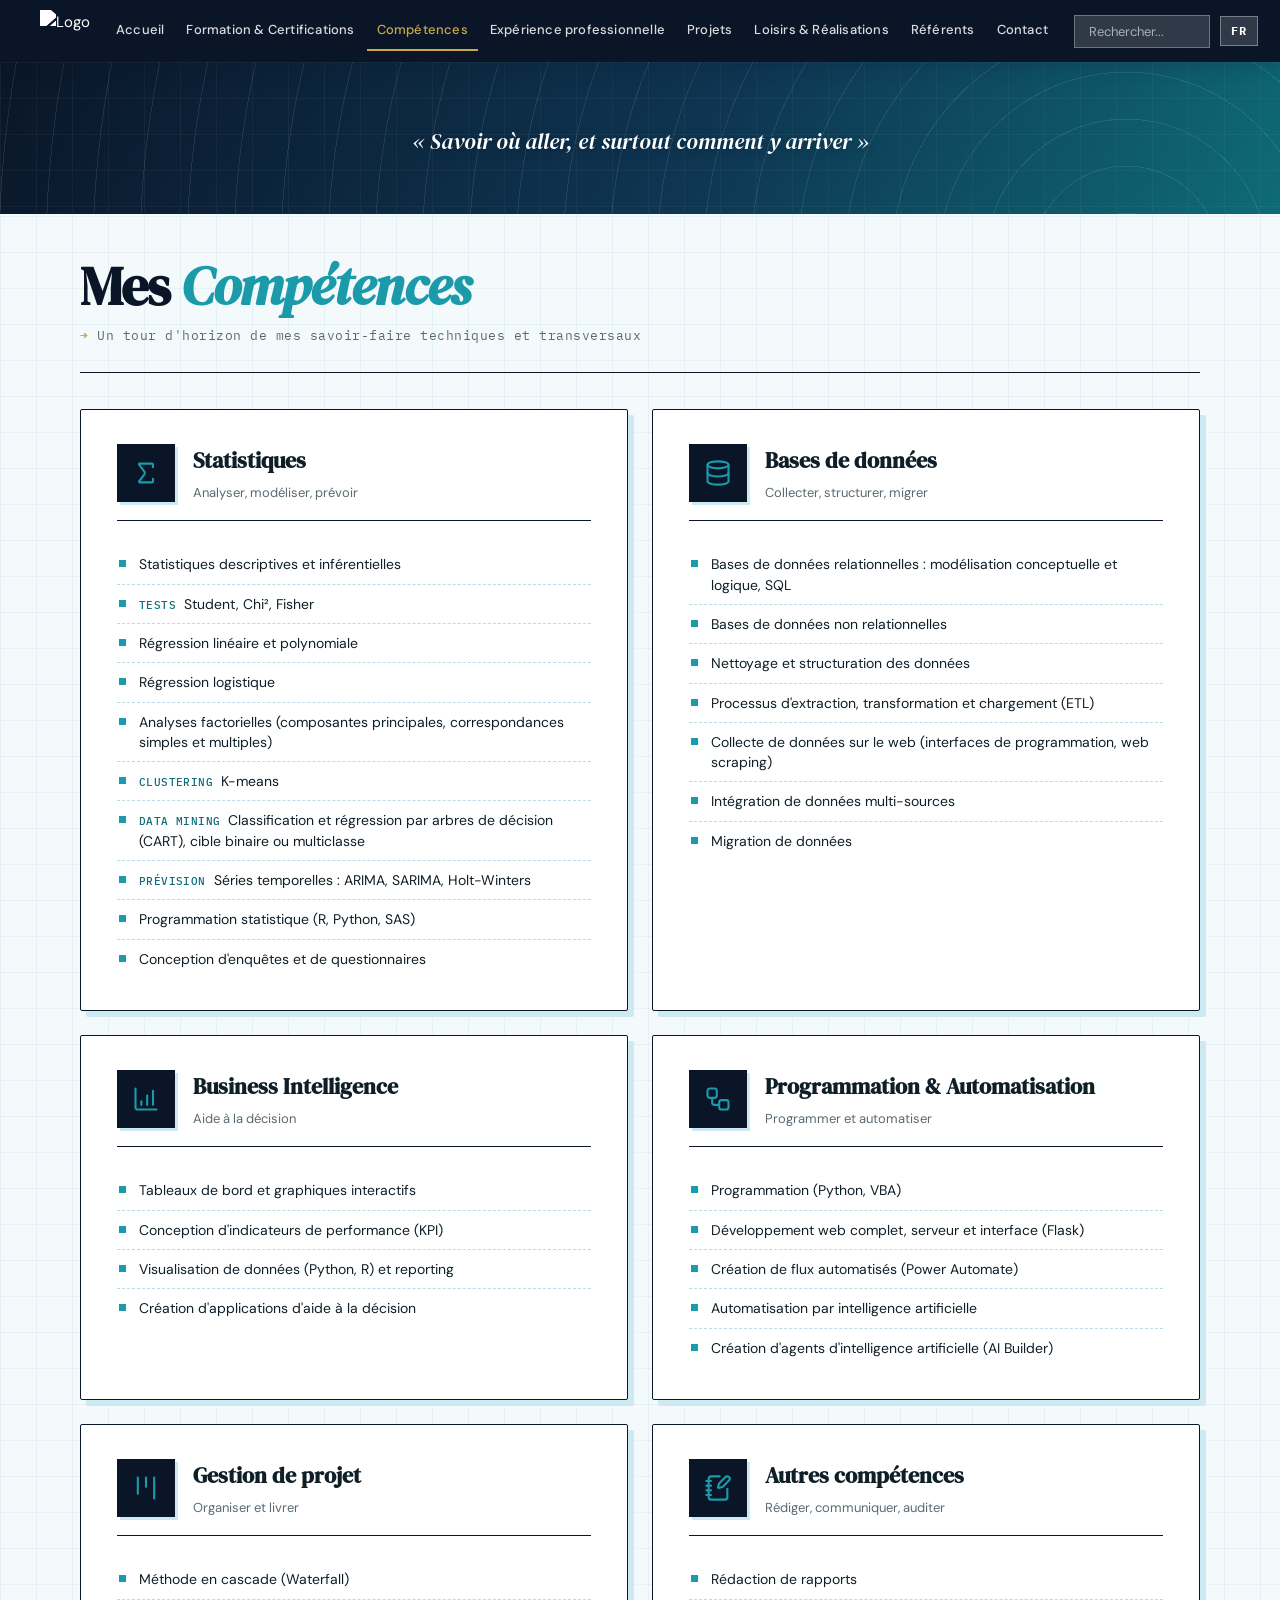
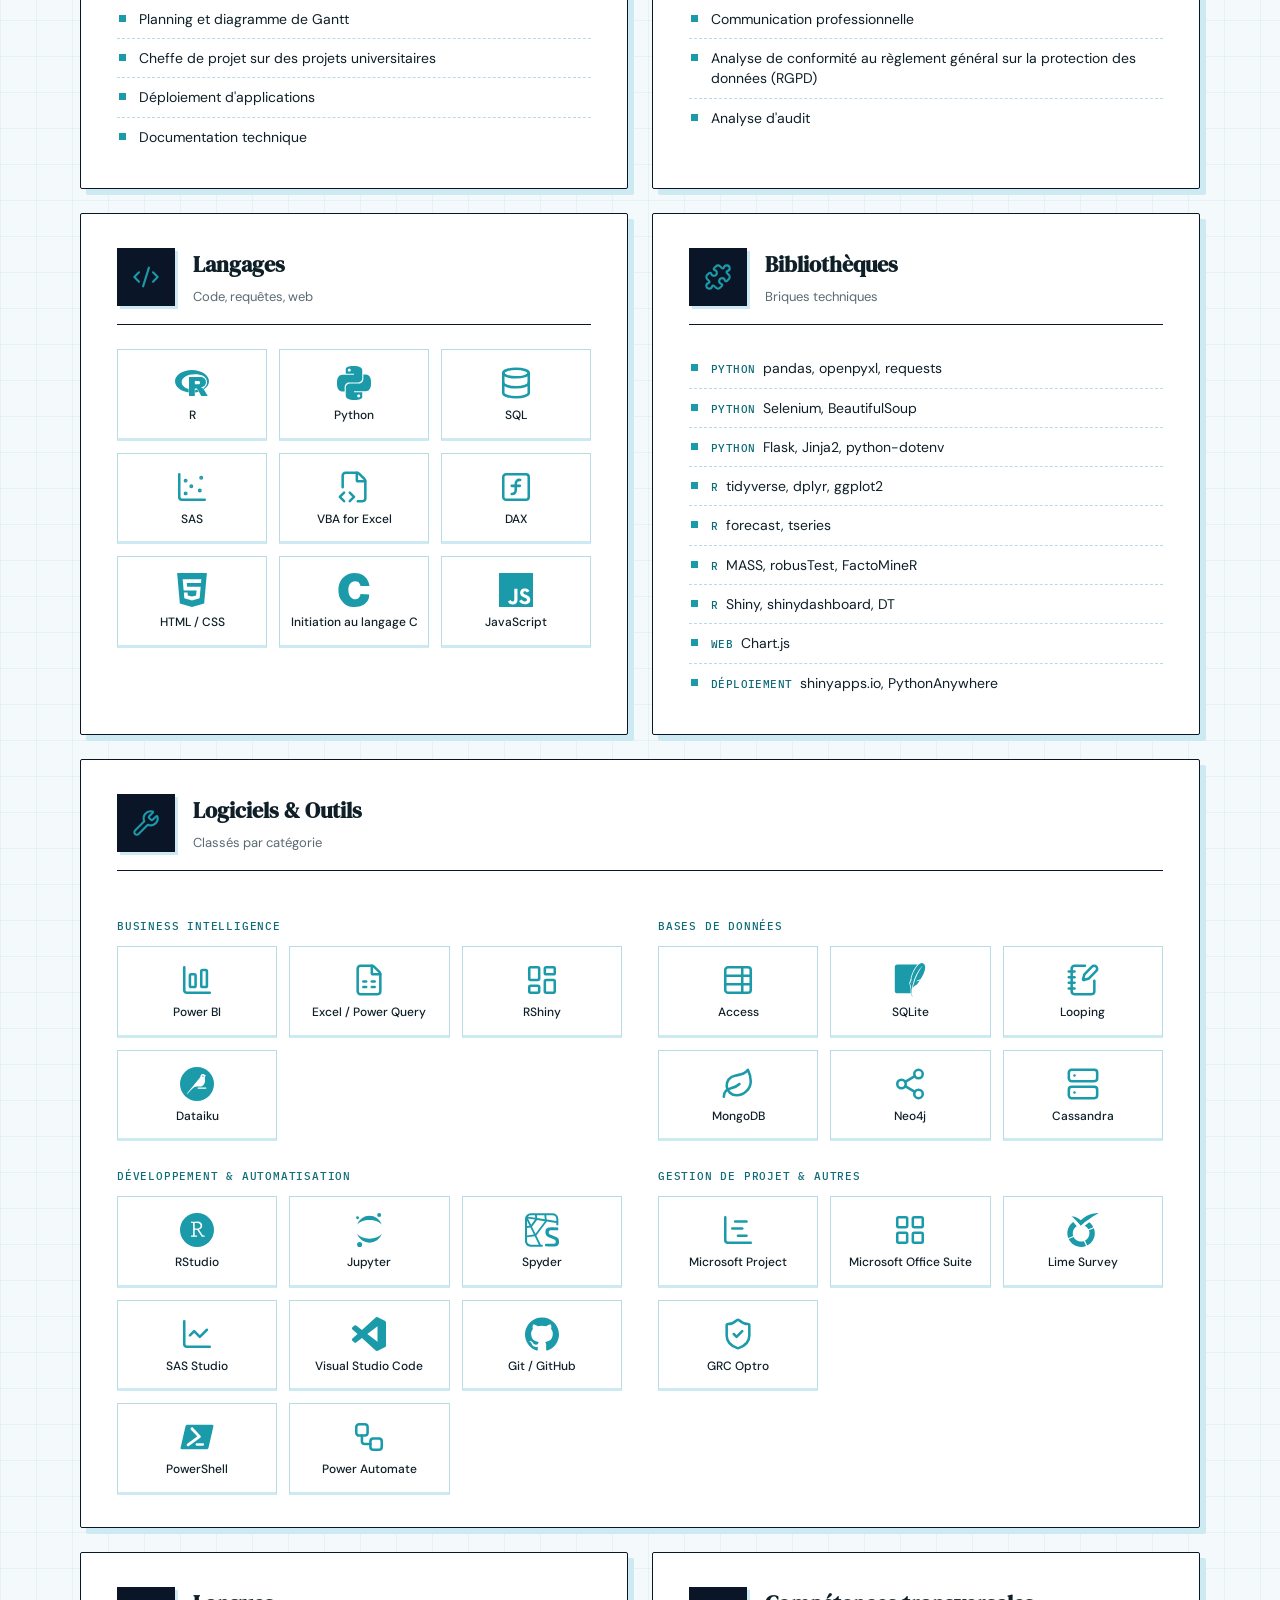
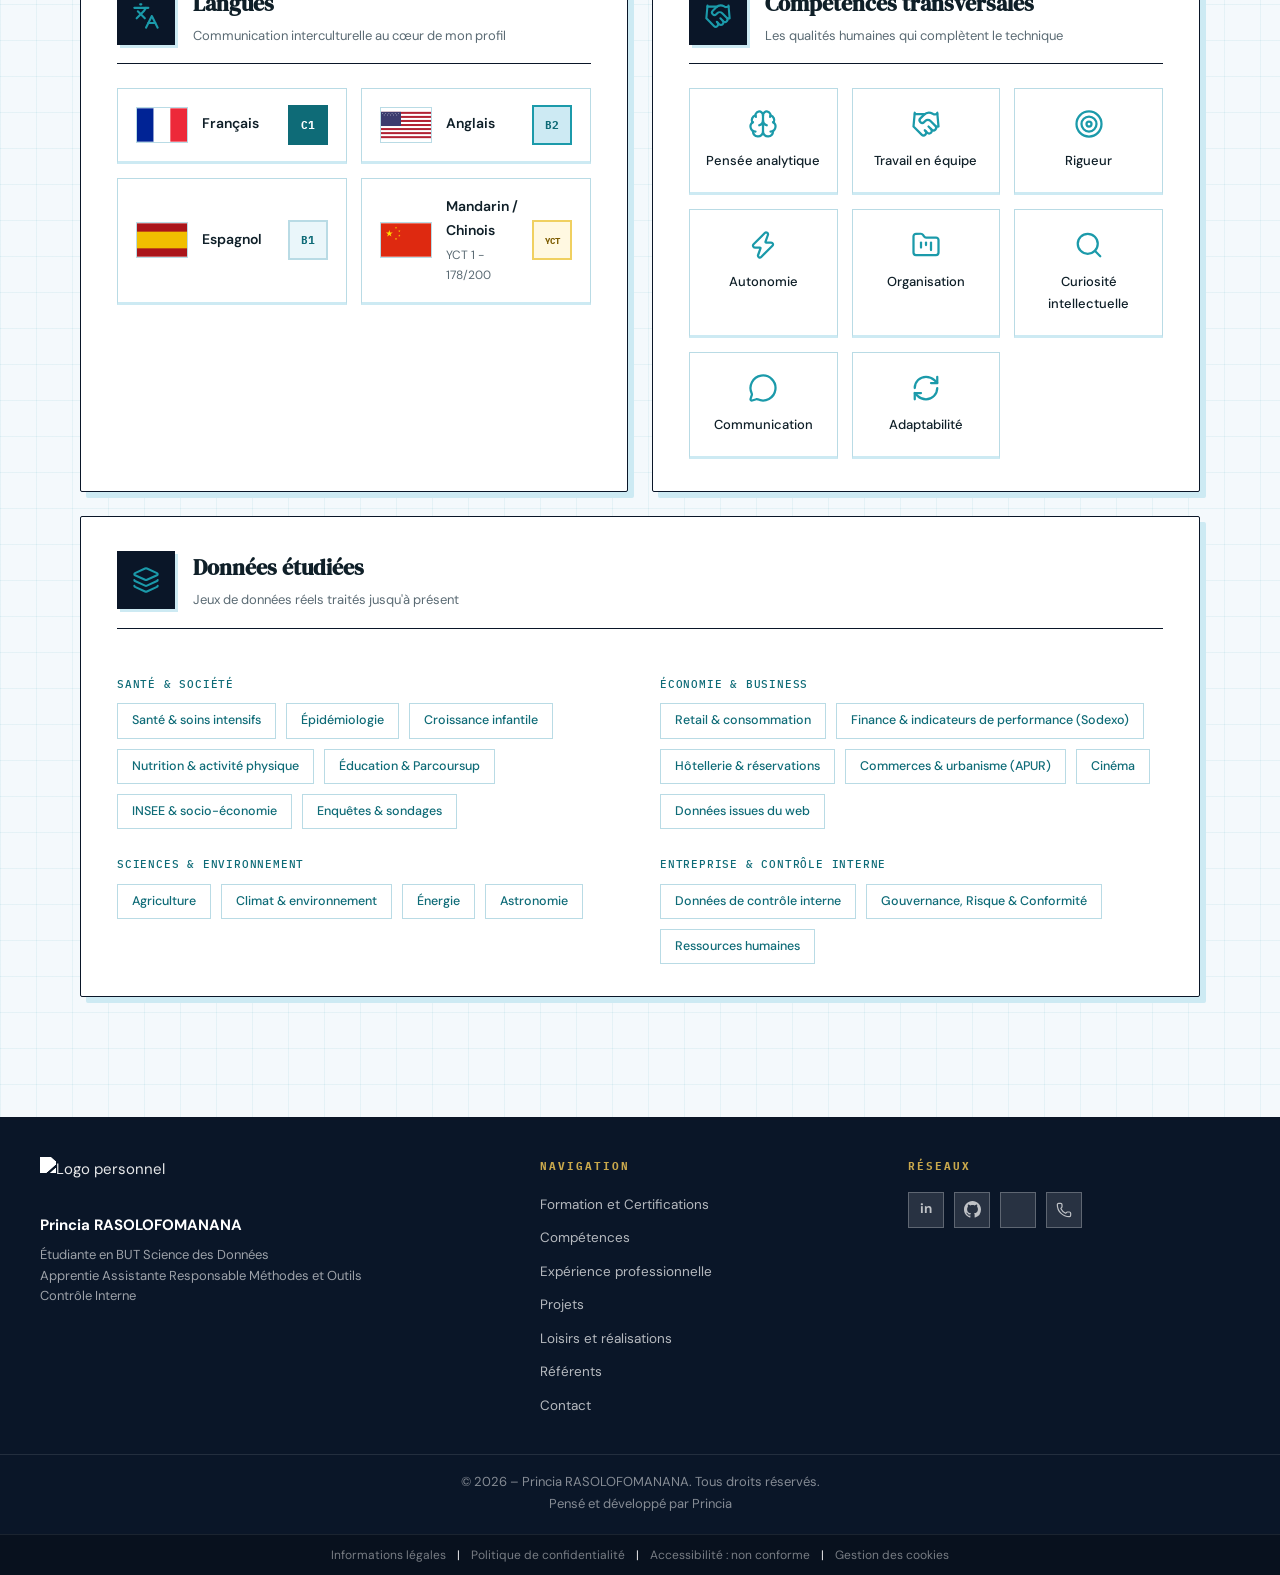
==== commit 018bf6ab: "Mise à jour des projets" ====
--- a/Competences.html
+++ b/Competences.html
@@ -12,9 +12,21 @@
     .comp-grid{display:grid;grid-template-columns:repeat(2,minmax(0,1fr));gap:24px;align-items:stretch}
     .comp-grid .comp-bloc{margin:0;width:auto;max-width:none;box-sizing:border-box}
     .comp-grid .comp-bloc.pleine{grid-column:1 / -1}
+    /* listes longues en pleine largeur : 2 colonnes */
+    .comp-bloc.pleine .comp-liste{columns:2;column-gap:48px}
+    .comp-bloc.pleine .comp-liste li{break-inside:avoid}
+    /* sous-titres (outils, données étudiées) */
+    .comp-sous{font-family:var(--mono);font-size:11px;font-weight:500;letter-spacing:.8px;text-transform:uppercase;color:var(--bleu-fonce);margin:22px 0 10px}
+    .comp-bloc .comp-header + .comp-sous,.comp-bloc-header + .comp-sous{margin-top:6px}
+    .dom-groupes{display:grid;grid-template-columns:repeat(2,minmax(0,1fr));gap:4px 40px}
+    .outils-groupes{display:grid;grid-template-columns:repeat(2,minmax(0,1fr));gap:4px 36px}
     @media (max-width:900px){
       .comp-grid{grid-template-columns:1fr;gap:18px}
       .comp-grid .comp-bloc.pleine{grid-column:auto}
+      .dom-groupes,.outils-groupes{grid-template-columns:1fr}
+    }
+    @media (max-width:600px){
+      .comp-bloc.pleine .comp-liste{columns:1}
     }
   </style>
 
@@ -99,10 +111,6 @@
   <path d="M2 18h4" />
   <path d="M21.378 5.626a1 1 0 1 0-3.004-3.004l-5.01 5.012a2 2 0 0 0-.506.854l-.837 2.87a.5.5 0 0 0 .62.62l2.87-.837a2 2 0 0 0 .854-.506z" /></g></symbol>
 <symbol id="i-si-sqlite" viewBox="0 0 24 24"><path fill="currentColor" d="M21.678.521c-1.032-.92-2.28-.55-3.513.544a8.71 8.71 0 0 0-.547.535c-2.109 2.237-4.066 6.38-4.674 9.544.237.48.422 1.093.544 1.561a13.044 13.044 0 0 1 .164.703s-.019-.071-.096-.296l-.05-.146a1.689 1.689 0 0 0-.033-.08c-.138-.32-.518-.995-.686-1.289-.143.423-.27.818-.376 1.176.484.884.778 2.4.778 2.4s-.025-.099-.147-.442c-.107-.303-.644-1.244-.772-1.464-.217.804-.304 1.346-.226 1.478.152.256.296.698.422 1.186.286 1.1.485 2.44.485 2.44l.017.224a22.41 22.41 0 0 0 .056 2.748c.095 1.146.273 2.13.5 2.657l.155-.084c-.334-1.038-.47-2.399-.41-3.967.09-2.398.642-5.29 1.661-8.304 1.723-4.55 4.113-8.201 6.3-9.945-1.993 1.8-4.692 7.63-5.5 9.788-.904 2.416-1.545 4.684-1.931 6.857.666-2.037 2.821-2.912 2.821-2.912s1.057-1.304 2.292-3.166c-.74.169-1.955.458-2.362.629-.6.251-.762.337-.762.337s1.945-1.184 3.613-1.72C21.695 7.9 24.195 2.767 21.678.521m-18.573.543A1.842 1.842 0 0 0 1.27 2.9v16.608a1.84 1.84 0 0 0 1.835 1.834h9.418a22.953 22.953 0 0 1-.052-2.707c-.006-.062-.011-.141-.016-.2a27.01 27.01 0 0 0-.473-2.378c-.121-.47-.275-.898-.369-1.057-.116-.197-.098-.31-.097-.432 0-.12.015-.245.037-.386a9.98 9.98 0 0 1 .234-1.045l.217-.028c-.017-.035-.014-.065-.031-.097l-.041-.381a32.8 32.8 0 0 1 .382-1.194l.2-.019c-.008-.016-.01-.038-.018-.053l-.043-.316c.63-3.28 2.587-7.443 4.8-9.791.066-.069.133-.128.198-.194Z"/></symbol>
-<symbol id="i-si-sap" viewBox="0 0 24 24"><path fill="currentColor" d="M0 6.064v11.872h12.13L24 6.064zm3.264 2.208h.005c.863.001 1.915.245 2.676.633l-.82 1.43c-.835-.404-1.255-.442-1.73-.467-.708-.038-1.064.215-1.069.488-.007.332.669.633 1.305.838.964.306 2.19.715 2.377 1.9L7.77 8.437h2.046l2.064 5.576-.007-5.575h2.37c2.257 0 3.318.764 3.318 2.519 0 1.575-1.09 2.514-2.936 2.514h-.763l-.01 2.094-3.588-.003-.25-.908c-.37.122-.787.189-1.23.189-.456 0-.885-.071-1.263-.2l-.358.919-2 .006.09-.462c-.029.025-.057.05-.087.074-.535.43-1.208.629-2.037.644l-.213.002a5.075 5.075 0 0 1-2.581-.675l.73-1.448c.79.467 1.286.572 1.956.558.347-.007.598-.07.761-.239a.557.557 0 0 0 .156-.369c.007-.376-.53-.553-1.185-.756-.531-.164-1.135-.389-1.606-.735-.559-.41-.825-.924-.812-1.65a1.99 1.99 0 0 1 .566-1.377c.519-.537 1.357-.863 2.363-.863zm10.597 1.67v1.904h.521c.694 0 1.247-.23 1.248-.964 0-.709-.554-.94-1.248-.94zm-5.087.767l-.748 2.362c.223.085.481.133.757.133.268 0 .52-.047.742-.126l-.736-2.37z"/></symbol>
-<symbol id="i-lu-users-round" viewBox="0 0 24 24"><g fill="none" stroke="currentColor" stroke-width="1.8" stroke-linecap="round" stroke-linejoin="round"><path d="M18 21a8 8 0 0 0-16 0" />
-  <circle cx="10" cy="8" r="5" />
-  <path d="M22 20c0-3.37-2-6.5-4-8a5 5 0 0 0-.45-8.3" /></g></symbol>
 <symbol id="i-lu-shield-check" viewBox="0 0 24 24"><g fill="none" stroke="currentColor" stroke-width="1.8" stroke-linecap="round" stroke-linejoin="round"><path d="M20 13c0 5-3.5 7.5-7.66 8.95a1 1 0 0 1-.67-.01C7.5 20.5 4 18 4 13V6a1 1 0 0 1 1-1c2 0 4.5-1.2 6.24-2.72a1.17 1.17 0 0 1 1.52 0C14.51 3.81 17 5 19 5a1 1 0 0 1 1 1z" />
   <path d="m9 12 2 2 4-4" /></g></symbol>
 <symbol id="i-dv-powershell" viewBox="0 0 128 128"><g fill="currentColor"><path fill-rule="evenodd" d="M124.912 19.358c-.962-1.199-2.422-1.858-4.111-1.858h-92.61c-3.397 0-6.665 2.642-7.444 6.015L2.162 104.022c-.396 1.711-.058 3.394.926 4.619.963 1.199 2.423 1.858 4.111 1.858v.001H99.81c3.396 0 6.665-2.643 7.443-6.016l18.586-80.508c.395-1.711.057-3.395-.927-4.618zm-98.589 77.17c-1.743-2.397-1.323-5.673.94-7.318l37.379-27.067v-.556L41.157 36.603c-1.916-2.038-1.716-5.333.445-7.361 2.162-2.027 5.466-2.019 7.382.019l28.18 29.979c1.6 1.702 1.718 4.279.457 6.264-.384.774-1.182 1.628-2.593 2.618l-41.45 29.769c-2.263 1.644-5.512 1.034-7.255-1.363zm59.543.538H63.532c-2.597 0-4.702-2.082-4.702-4.65s2.105-4.65 4.702-4.65h22.333c2.597 0 4.702 2.082 4.702 4.65s-2.104 4.65-4.701 4.65z" clip-rule="evenodd"/></g></symbol>
@@ -147,6 +155,9 @@
 <symbol id="i-lu-mail" viewBox="0 0 24 24"><g fill="none" stroke="currentColor" stroke-width="1.8" stroke-linecap="round" stroke-linejoin="round"><path d="m22 7-8.991 5.727a2 2 0 0 1-2.009 0L2 7" />
   <rect x="2" y="4" width="20" height="16" rx="2" /></g></symbol>
 <symbol id="i-lu-phone" viewBox="0 0 24 24"><g fill="none" stroke="currentColor" stroke-width="1.8" stroke-linecap="round" stroke-linejoin="round"><path d="M13.832 16.568a1 1 0 0 0 1.213-.303l.355-.465A2 2 0 0 1 17 15h3a2 2 0 0 1 2 2v3a2 2 0 0 1-2 2A18 18 0 0 1 2 4a2 2 0 0 1 2-2h3a2 2 0 0 1 2 2v3a2 2 0 0 1-.8 1.6l-.468.351a1 1 0 0 0-.292 1.233 14 14 0 0 0 6.392 6.384" /></g></symbol>
+<symbol id="i-lu-leaf" viewBox="0 0 24 24"><g fill="none" stroke="currentColor" stroke-width="1.8" stroke-linecap="round" stroke-linejoin="round"><path d="M11 20A7 7 0 0 1 9.8 6.1C15.5 5 17 4.48 19 2c1 2 2 4.18 2 8 0 5.5-4.78 10-10 10Z" /><path d="M2 21c0-3 1.85-5.36 5.08-6C9.5 14.52 12 13 13 12" /></g></symbol>
+<symbol id="i-lu-share-2" viewBox="0 0 24 24"><g fill="none" stroke="currentColor" stroke-width="1.8" stroke-linecap="round" stroke-linejoin="round"><circle cx="18" cy="5" r="3" /><circle cx="6" cy="12" r="3" /><circle cx="18" cy="19" r="3" /><line x1="8.59" x2="15.42" y1="13.51" y2="17.49" /><line x1="15.41" x2="8.59" y1="6.51" y2="10.49" /></g></symbol>
+<symbol id="i-lu-server" viewBox="0 0 24 24"><g fill="none" stroke="currentColor" stroke-width="1.8" stroke-linecap="round" stroke-linejoin="round"><rect width="20" height="8" x="2" y="2" rx="2" ry="2" /><rect width="20" height="8" x="2" y="14" rx="2" ry="2" /><line x1="6" x2="6.01" y1="6" y2="6" /><line x1="6" x2="6.01" y1="18" y2="18" /></g></symbol>
 </svg>
 
 <!-- ===================== HEADER ===================== -->
@@ -212,23 +223,21 @@
     <div class="comp-bloc-header">
       <div class="comp-bloc-icone"><svg class="ico" aria-hidden="true" focusable="false"><use href="#i-lu-sigma"/></svg></div>
       <div>
-        <h2 class="comp-bloc-titre">Statistiques &amp; Analyse de données</h2>
-        <p class="comp-bloc-sous">Analyser et modéliser</p>
+        <h2 class="comp-bloc-titre">Statistiques</h2>
+        <p class="comp-bloc-sous">Analyser, modéliser, prévoir</p>
       </div>
     </div>
     <ul class="comp-liste">
-  <li>Statistiques descriptives</li>
-  <li>Statistiques inférentielles</li>
-  <li>Intervalles de confiance</li>
-  <li><span class="comp-cle">Tests</span>t, Chi², Fisher</li>
-  <li>Régression linéaire</li>
-  <li>Régression polynomiale</li>
+  <li>Statistiques descriptives et inférentielles</li>
+  <li><span class="comp-cle">Tests</span>Student, Chi², Fisher</li>
+  <li>Régression linéaire et polynomiale</li>
   <li>Régression logistique</li>
-  <li>ACP / ACM</li>
-  <li>Clustering K-means</li>
-  <li>Séries temporelles</li>
-  <li><span class="comp-cle">Prévision</span>ARIMA, SARIMA, Holt-Winters</li>
-  <li>Enquêtes &amp; questionnaires</li>
+  <li>Analyses factorielles (composantes principales, correspondances simples et multiples)</li>
+  <li><span class="comp-cle">Clustering</span>K-means</li>
+  <li><span class="comp-cle">Data mining</span>Classification et régression par arbres de décision (CART), cible binaire ou multiclasse</li>
+  <li><span class="comp-cle">Prévision</span>Séries temporelles : ARIMA, SARIMA, Holt-Winters</li>
+  <li>Programmation statistique (R, Python, SAS)</li>
+  <li>Conception d'enquêtes et de questionnaires</li>
 </ul>
   </section>
 
@@ -236,20 +245,18 @@
     <div class="comp-bloc-header">
       <div class="comp-bloc-icone"><svg class="ico" aria-hidden="true" focusable="false"><use href="#i-lu-database"/></svg></div>
       <div>
-        <h2 class="comp-bloc-titre">Data &amp; Bases de données</h2>
-        <p class="comp-bloc-sous">Collecter, structurer, nettoyer</p>
+        <h2 class="comp-bloc-titre">Bases de données</h2>
+        <p class="comp-bloc-sous">Collecter, structurer, migrer</p>
       </div>
     </div>
     <ul class="comp-liste">
-  <li>Modélisation MCD / MLD</li>
-  <li>SQL</li>
-  <li>Nettoyage de données</li>
-  <li>Audit qualité des données</li>
-  <li>ETL &amp; Power Query</li>
-  <li>Intégration multi-sources</li>
-  <li>API &amp; scraping web</li>
-  <li>Dictionnaire de données</li>
-  <li>Scripts de chargement &amp; migration</li>
+  <li>Bases de données relationnelles : modélisation conceptuelle et logique, SQL</li>
+  <li>Bases de données non relationnelles</li>
+  <li>Nettoyage et structuration des données</li>
+  <li>Processus d'extraction, transformation et chargement (ETL)</li>
+  <li>Collecte de données sur le web (interfaces de programmation, web scraping)</li>
+  <li>Intégration de données multi-sources</li>
+  <li>Migration de données</li>
 </ul>
   </section>
 
@@ -257,98 +264,113 @@
     <div class="comp-bloc-header">
       <div class="comp-bloc-icone"><svg class="ico" aria-hidden="true" focusable="false"><use href="#i-lu-chart-column-increasing"/></svg></div>
       <div>
-        <h2 class="comp-bloc-titre">BI &amp; Visualisation</h2>
-        <p class="comp-bloc-sous">Restituer et décider</p>
+        <h2 class="comp-bloc-titre">Business Intelligence</h2>
+        <p class="comp-bloc-sous">Aide à la décision</p>
       </div>
     </div>
     <ul class="comp-liste">
-  <li>Tableaux de bord Power BI</li>
-  <li>Conception de KPI</li>
-  <li>Reporting</li>
-  <li>Applications Shiny</li>
-  <li>Graphiques ggplot2 / Chart.js</li>
-  <li>Cartographie</li>
-  <li>Restitution orale</li>
+  <li>Tableaux de bord et graphiques interactifs</li>
+  <li>Conception d'indicateurs de performance (KPI)</li>
+  <li>Visualisation de données (Python, R) et reporting</li>
+  <li>Création d'applications d'aide à la décision</li>
 </ul>
   </section>
 
   <section class="comp-bloc reveal">
     <div class="comp-bloc-header">
+      <div class="comp-bloc-icone"><svg class="ico" aria-hidden="true" focusable="false"><use href="#i-lu-workflow"/></svg></div>
+      <div>
+        <h2 class="comp-bloc-titre">Programmation &amp; Automatisation</h2>
+        <p class="comp-bloc-sous">Programmer et automatiser</p>
+      </div>
+    </div>
+    <ul class="comp-liste">
+  <li>Programmation (Python, VBA)</li>
+  <li>Développement web complet, serveur et interface (Flask)</li>
+  <li>Création de flux automatisés (Power Automate)</li>
+  <li>Automatisation par intelligence artificielle</li>
+  <li>Création d'agents d'intelligence artificielle (AI Builder)</li>
+</ul>
+  </section>
+
+  <section class="comp-bloc reveal">
+    <div class="comp-bloc-header">
       <div class="comp-bloc-icone"><svg class="ico" aria-hidden="true" focusable="false"><use href="#i-lu-kanban"/></svg></div>
       <div>
-        <h2 class="comp-bloc-titre">Gestion de projet &amp; Automatisation</h2>
-        <p class="comp-bloc-sous">Organiser et automatiser</p>
+        <h2 class="comp-bloc-titre">Gestion de projet</h2>
+        <p class="comp-bloc-sous">Organiser et livrer</p>
       </div>
     </div>
     <ul class="comp-liste">
-  <li>Méthode Waterfall</li>
-  <li>Planning &amp; Gantt (MS Project)</li>
-  <li>Cheffe de projet (SAE)</li>
-  <li>Automatisation Python / VBA</li>
-  <li>Flux Power Automate</li>
-  <li>Automatisation par IA (prompts)</li>
+  <li>Méthode en cascade (Waterfall)</li>
+  <li>Planning et diagramme de Gantt</li>
+  <li>Cheffe de projet sur des projets universitaires</li>
   <li>Déploiement d'applications</li>
   <li>Documentation technique</li>
-  <li>Rapports techniques</li>
-  <li>Communication scientifique</li>
 </ul>
   </section>
 
   <section class="comp-bloc reveal">
     <div class="comp-bloc-header">
+      <div class="comp-bloc-icone"><svg class="ico" aria-hidden="true" focusable="false"><use href="#i-lu-notebook-pen"/></svg></div>
+      <div>
+        <h2 class="comp-bloc-titre">Autres compétences</h2>
+        <p class="comp-bloc-sous">Rédiger, communiquer, auditer</p>
+      </div>
+    </div>
+    <ul class="comp-liste">
+  <li>Rédaction de rapports</li>
+  <li>Communication professionnelle</li>
+  <li>Analyse de conformité au règlement général sur la protection des données (RGPD)</li>
+  <li>Analyse d'audit</li>
+</ul>
+  </section>
+
+  <section class="comp-bloc reveal">
+    <div class="comp-bloc-header">
       <div class="comp-bloc-icone"><svg class="ico" aria-hidden="true" focusable="false"><use href="#i-lu-code-xml"/></svg></div>
       <div>
-        <h2 class="comp-bloc-titre">Langages de programmation</h2>
+        <h2 class="comp-bloc-titre">Langages</h2>
         <p class="comp-bloc-sous">Code, requêtes, web</p>
       </div>
     </div>
     <div class="outils-grid">
-
       <div class="outil-card">
         <svg class="ico" aria-hidden="true" focusable="false"><use href="#i-si-r"/></svg>
         <span>R</span>
       </div>
-
       <div class="outil-card">
         <svg class="ico" aria-hidden="true" focusable="false"><use href="#i-si-python"/></svg>
         <span>Python</span>
       </div>
-
       <div class="outil-card">
         <svg class="ico" aria-hidden="true" focusable="false"><use href="#i-lu-database"/></svg>
         <span>SQL</span>
       </div>
-
       <div class="outil-card">
         <svg class="ico" aria-hidden="true" focusable="false"><use href="#i-lu-chart-scatter"/></svg>
         <span>SAS</span>
       </div>
-
       <div class="outil-card">
         <svg class="ico" aria-hidden="true" focusable="false"><use href="#i-lu-file-code-corner"/></svg>
         <span>VBA for Excel</span>
       </div>
-
       <div class="outil-card">
         <svg class="ico" aria-hidden="true" focusable="false"><use href="#i-lu-square-function"/></svg>
         <span>DAX</span>
       </div>
-
       <div class="outil-card">
         <svg class="ico" aria-hidden="true" focusable="false"><use href="#i-si-html5"/></svg>
         <span>HTML / CSS</span>
       </div>
-
       <div class="outil-card">
         <svg class="ico" aria-hidden="true" focusable="false"><use href="#i-si-c"/></svg>
         <span>Initiation au langage C</span>
       </div>
-
       <div class="outil-card">
         <svg class="ico" aria-hidden="true" focusable="false"><use href="#i-si-javascript"/></svg>
         <span>JavaScript</span>
       </div>
-
     </div>
   </section>
 
@@ -356,21 +378,19 @@
     <div class="comp-bloc-header">
       <div class="comp-bloc-icone"><svg class="ico" aria-hidden="true" focusable="false"><use href="#i-lu-puzzle"/></svg></div>
       <div>
-        <h2 class="comp-bloc-titre">Bibliothèques &amp; Frameworks</h2>
+        <h2 class="comp-bloc-titre">Bibliothèques</h2>
         <p class="comp-bloc-sous">Briques techniques</p>
       </div>
     </div>
     <ul class="comp-liste">
   <li><span class="comp-cle">Python</span>pandas, openpyxl, requests</li>
   <li><span class="comp-cle">Python</span>Selenium, BeautifulSoup</li>
-  <li>Flask, Jinja2, python-dotenv</li>
+  <li><span class="comp-cle">Python</span>Flask, Jinja2, python-dotenv</li>
   <li><span class="comp-cle">R</span>tidyverse, dplyr, ggplot2</li>
   <li><span class="comp-cle">R</span>forecast, tseries</li>
   <li><span class="comp-cle">R</span>MASS, robusTest, FactoMineR</li>
-  <li>Shiny, shinydashboard, DT</li>
-  <li>Chart.js</li>
-  <li>Développement web full-stack</li>
-  <li>Sécurité des sessions web</li>
+  <li><span class="comp-cle">R</span>Shiny, shinydashboard, DT</li>
+  <li><span class="comp-cle">Web</span>Chart.js</li>
   <li><span class="comp-cle">Déploiement</span>shinyapps.io, PythonAnywhere</li>
 </ul>
   </section>
@@ -380,139 +400,119 @@
       <div class="comp-bloc-icone"><svg class="ico" aria-hidden="true" focusable="false"><use href="#i-lu-wrench"/></svg></div>
       <div>
         <h2 class="comp-bloc-titre">Logiciels &amp; Outils</h2>
-        <p class="comp-bloc-sous">Mon quotidien data</p>
-      </div>
-    </div>
-    <div class="outils-grid">
-
+        <p class="comp-bloc-sous">Classés par catégorie</p>
+      </div>
+    </div>
+    <div class="outils-groupes">
+      <div class="outils-groupe">
+        <h3 class="comp-sous">Business Intelligence</h3>
+        <div class="outils-grid">
       <div class="outil-card">
         <svg class="ico" aria-hidden="true" focusable="false"><use href="#i-lu-chart-column-big"/></svg>
         <span>Power BI</span>
       </div>
-
       <div class="outil-card">
         <svg class="ico" aria-hidden="true" focusable="false"><use href="#i-lu-file-spreadsheet"/></svg>
         <span>Excel / Power Query</span>
       </div>
-
+      <div class="outil-card">
+        <svg class="ico" aria-hidden="true" focusable="false"><use href="#i-lu-layout-dashboard"/></svg>
+        <span>RShiny</span>
+      </div>
+      <div class="outil-card">
+        <svg class="ico" aria-hidden="true" focusable="false"><use href="#i-si-dataiku"/></svg>
+        <span>Dataiku</span>
+      </div>
+        </div>
+      </div>
+      <div class="outils-groupe">
+        <h3 class="comp-sous">Bases de données</h3>
+        <div class="outils-grid">
+      <div class="outil-card">
+        <svg class="ico" aria-hidden="true" focusable="false"><use href="#i-lu-table-properties"/></svg>
+        <span>Access</span>
+      </div>
+      <div class="outil-card">
+        <svg class="ico" aria-hidden="true" focusable="false"><use href="#i-si-sqlite"/></svg>
+        <span>SQLite</span>
+      </div>
+      <div class="outil-card">
+        <svg class="ico" aria-hidden="true" focusable="false"><use href="#i-lu-notebook-pen"/></svg>
+        <span>Looping</span>
+      </div>
+      <div class="outil-card">
+        <svg class="ico" aria-hidden="true" focusable="false"><use href="#i-lu-leaf"/></svg>
+        <span>MongoDB</span>
+      </div>
+      <div class="outil-card">
+        <svg class="ico" aria-hidden="true" focusable="false"><use href="#i-lu-share-2"/></svg>
+        <span>Neo4j</span>
+      </div>
+      <div class="outil-card">
+        <svg class="ico" aria-hidden="true" focusable="false"><use href="#i-lu-server"/></svg>
+        <span>Cassandra</span>
+      </div>
+        </div>
+      </div>
+      <div class="outils-groupe">
+        <h3 class="comp-sous">Développement &amp; Automatisation</h3>
+        <div class="outils-grid">
       <div class="outil-card">
         <svg class="ico" aria-hidden="true" focusable="false"><use href="#i-si-rstudioide"/></svg>
         <span>RStudio</span>
       </div>
-
+      <div class="outil-card">
+        <svg class="ico" aria-hidden="true" focusable="false"><use href="#i-si-jupyter"/></svg>
+        <span>Jupyter</span>
+      </div>
       <div class="outil-card">
         <svg class="ico" aria-hidden="true" focusable="false"><use href="#i-si-spyderide"/></svg>
         <span>Spyder</span>
       </div>
-
-      <div class="outil-card">
-        <svg class="ico" aria-hidden="true" focusable="false"><use href="#i-si-jupyter"/></svg>
-        <span>Jupyter</span>
-      </div>
-
+      <div class="outil-card">
+        <svg class="ico" aria-hidden="true" focusable="false"><use href="#i-lu-chart-line"/></svg>
+        <span>SAS Studio</span>
+      </div>
       <div class="outil-card">
         <svg class="ico" aria-hidden="true" focusable="false"><use href="#i-dv-vscode"/></svg>
         <span>Visual Studio Code</span>
       </div>
-
-      <div class="outil-card">
-        <svg class="ico" aria-hidden="true" focusable="false"><use href="#i-lu-chart-line"/></svg>
-        <span>SAS Studio</span>
-      </div>
-
+      <div class="outil-card">
+        <svg class="ico" aria-hidden="true" focusable="false"><use href="#i-si-github"/></svg>
+        <span>Git / GitHub</span>
+      </div>
+      <div class="outil-card">
+        <svg class="ico" aria-hidden="true" focusable="false"><use href="#i-dv-powershell"/></svg>
+        <span>PowerShell</span>
+      </div>
+      <div class="outil-card">
+        <svg class="ico" aria-hidden="true" focusable="false"><use href="#i-lu-workflow"/></svg>
+        <span>Power Automate</span>
+      </div>
+        </div>
+      </div>
+      <div class="outils-groupe">
+        <h3 class="comp-sous">Gestion de projet &amp; Autres</h3>
+        <div class="outils-grid">
       <div class="outil-card">
         <svg class="ico" aria-hidden="true" focusable="false"><use href="#i-lu-chart-gantt"/></svg>
         <span>Microsoft Project</span>
       </div>
-
-      <div class="outil-card">
-        <svg class="ico" aria-hidden="true" focusable="false"><use href="#i-lu-table-properties"/></svg>
-        <span>Access</span>
-      </div>
-
+      <div class="outil-card">
+        <svg class="ico" aria-hidden="true" focusable="false"><use href="#i-lu-layout-grid"/></svg>
+        <span>Microsoft Office Suite</span>
+      </div>
       <div class="outil-card">
         <svg class="ico" aria-hidden="true" focusable="false"><use href="#i-si-limesurvey"/></svg>
         <span>Lime Survey</span>
       </div>
-
-      <div class="outil-card">
-        <svg class="ico" aria-hidden="true" focusable="false"><use href="#i-lu-layout-grid"/></svg>
-        <span>Microsoft Office Suite</span>
-      </div>
-
-      <div class="outil-card">
-        <svg class="ico" aria-hidden="true" focusable="false"><use href="#i-si-dataiku"/></svg>
-        <span>Dataiku</span>
-      </div>
-
-      <div class="outil-card">
-        <svg class="ico" aria-hidden="true" focusable="false"><use href="#i-lu-layout-dashboard"/></svg>
-        <span>RShiny</span>
-      </div>
-
-      <div class="outil-card">
-        <svg class="ico" aria-hidden="true" focusable="false"><use href="#i-lu-workflow"/></svg>
-        <span>Power Automate</span>
-      </div>
-
-      <div class="outil-card">
-        <svg class="ico" aria-hidden="true" focusable="false"><use href="#i-lu-notebook-pen"/></svg>
-        <span>Looping</span>
-      </div>
-
-      <div class="outil-card">
-        <svg class="ico" aria-hidden="true" focusable="false"><use href="#i-si-sqlite"/></svg>
-        <span>SQLite</span>
-      </div>
-
-      <div class="outil-card">
-        <svg class="ico" aria-hidden="true" focusable="false"><use href="#i-si-sap"/></svg>
-        <span>SAP</span>
-      </div>
-
-      <div class="outil-card">
-        <svg class="ico" aria-hidden="true" focusable="false"><use href="#i-lu-users-round"/></svg>
-        <span>Workday</span>
-      </div>
-
       <div class="outil-card">
         <svg class="ico" aria-hidden="true" focusable="false"><use href="#i-lu-shield-check"/></svg>
         <span>GRC Optro</span>
       </div>
-
-      <div class="outil-card">
-        <svg class="ico" aria-hidden="true" focusable="false"><use href="#i-dv-powershell"/></svg>
-        <span>PowerShell</span>
-      </div>
-
-      <div class="outil-card">
-        <svg class="ico" aria-hidden="true" focusable="false"><use href="#i-si-github"/></svg>
-        <span>Git / GitHub</span>
-      </div>
-
-    </div>
-  </section>
-
-  <section class="comp-bloc reveal">
-    <div class="comp-bloc-header">
-      <div class="comp-bloc-icone"><svg class="ico" aria-hidden="true" focusable="false"><use href="#i-lu-shield-check"/></svg></div>
-      <div>
-        <h2 class="comp-bloc-titre">Contrôle interne &amp; Conformité</h2>
-        <p class="comp-bloc-sous">Risques, accès, RGPD</p>
-      </div>
-    </div>
-    <ul class="comp-liste">
-  <li>Principes du contrôle interne</li>
-  <li>Outils d'audit</li>
-  <li>Analyse des accès SAP</li>
-  <li>Séparation des tâches (SoD)</li>
-  <li>GRC (Optro)</li>
-  <li>Délégation d'Autorité (DoA)</li>
-  <li>Données RH (Workday)</li>
-  <li>Campagnes de self-assessment</li>
-  <li>Audit RGPD</li>
-  <li>Privacy by Design</li>
-</ul>
+        </div>
+      </div>
+    </div>
   </section>
 
   <section class="comp-bloc reveal">
@@ -524,28 +524,6 @@
       </div>
     </div>
     <div class="langues-grid">
-  
-      <div class="langue-card">
-        
-        <div class="langue-drapeau">
-          
-<svg xmlns="http://www.w3.org/2000/svg" viewBox="0 0 900 600">
-    <!-- Bande blanche verticale -->
-    <rect width="300" height="600" fill="#FFFFFF"/>
-    
-    <!-- Bande rouge en haut à droite -->
-    <rect x="300" width="600" height="300" fill="#FC3D32"/>
-    
-<rect x="300" y="300" width="600" height="300" fill="#007E3A"/>
-</svg>
-
-        </div>
-        <div class="langue-info">
-          <p class="langue-nom">Malgache</p>
-          <p class="langue-niveau-txt">Langue maternelle</p>
-        </div>
-        <div class="langue-cercle natif">N</div>
-      </div>
   
       <div class="langue-card">
         <div class="langue-drapeau">
@@ -643,40 +621,8 @@
   
     </div>
   </section>
-  <section class="comp-bloc reveal pleine">
-    <div class="comp-bloc-header">
-      <div class="comp-bloc-icone"><svg class="ico" aria-hidden="true" focusable="false"><use href="#i-lu-layers"/></svg></div>
-      <div>
-        <h2 class="comp-bloc-titre">Types de données exploités</h2>
-        <p class="comp-bloc-sous">Jeux de données réels traités</p>
-      </div>
-    </div>
-    <div class="domaines-nuage">
-      <span class="domaine-pill moyen">Enquêtes &amp; sondages</span>
-      <span class="domaine-pill moyen">Santé &amp; soins intensifs</span>
-      <span class="domaine-pill moyen">Épidémiologie</span>
-      <span class="domaine-pill moyen">Croissance infantile</span>
-      <span class="domaine-pill moyen">Retail &amp; consommation</span>
-      <span class="domaine-pill moyen">Cinéma</span>
-      <span class="domaine-pill moyen">Énergie</span>
-      <span class="domaine-pill moyen">Éducation &amp; Parcoursup</span>
-      <span class="domaine-pill moyen">INSEE &amp; socio-économie</span>
-      <span class="domaine-pill moyen">Agriculture</span>
-      <span class="domaine-pill moyen">Climat &amp; environnement</span>
-      <span class="domaine-pill moyen">RH</span>
-      <span class="domaine-pill moyen">SAP / ERP</span>
-      <span class="domaine-pill moyen">GRC — Gouvernance, Risque &amp; Conformité</span>
-      <span class="domaine-pill moyen">Hôtellerie &amp; réservations</span>
-      <span class="domaine-pill moyen">Nutrition (Open Food Facts, Ciqual)</span>
-      <span class="domaine-pill moyen">Activité physique</span>
-      <span class="domaine-pill moyen">Finance &amp; KPI (Sodexo)</span>
-      <span class="domaine-pill moyen">Astronomie</span>
-      <span class="domaine-pill moyen">Commerces &amp; urbanisme (APUR)</span>
-      <span class="domaine-pill moyen">Web (API, scraping)</span>
-    </div>
-  </section>
-
-  <section class="comp-bloc reveal pleine">
+
+  <section class="comp-bloc reveal">
     <div class="comp-bloc-header">
       <div class="comp-bloc-icone"><svg class="ico" aria-hidden="true" focusable="false"><use href="#i-lu-handshake"/></svg></div>
       <div>
@@ -719,6 +665,59 @@
       </div>
     </div>
   </section>
+
+  <section class="comp-bloc reveal pleine">
+    <div class="comp-bloc-header">
+      <div class="comp-bloc-icone"><svg class="ico" aria-hidden="true" focusable="false"><use href="#i-lu-layers"/></svg></div>
+      <div>
+        <h2 class="comp-bloc-titre">Données étudiées</h2>
+        <p class="comp-bloc-sous">Jeux de données réels traités jusqu'à présent</p>
+      </div>
+    </div>
+    <div class="dom-groupes">
+      <div class="dom-groupe">
+        <h3 class="comp-sous">Santé &amp; Société</h3>
+        <div class="domaines-nuage">
+          <span class="domaine-pill moyen">Santé &amp; soins intensifs</span>
+          <span class="domaine-pill moyen">Épidémiologie</span>
+          <span class="domaine-pill moyen">Croissance infantile</span>
+          <span class="domaine-pill moyen">Nutrition &amp; activité physique</span>
+          <span class="domaine-pill moyen">Éducation &amp; Parcoursup</span>
+          <span class="domaine-pill moyen">INSEE &amp; socio-économie</span>
+          <span class="domaine-pill moyen">Enquêtes &amp; sondages</span>
+        </div>
+      </div>
+      <div class="dom-groupe">
+        <h3 class="comp-sous">Économie &amp; Business</h3>
+        <div class="domaines-nuage">
+          <span class="domaine-pill moyen">Retail &amp; consommation</span>
+          <span class="domaine-pill moyen">Finance &amp; indicateurs de performance (Sodexo)</span>
+          <span class="domaine-pill moyen">Hôtellerie &amp; réservations</span>
+          <span class="domaine-pill moyen">Commerces &amp; urbanisme (APUR)</span>
+          <span class="domaine-pill moyen">Cinéma</span>
+          <span class="domaine-pill moyen">Données issues du web</span>
+        </div>
+      </div>
+      <div class="dom-groupe">
+        <h3 class="comp-sous">Sciences &amp; Environnement</h3>
+        <div class="domaines-nuage">
+          <span class="domaine-pill moyen">Agriculture</span>
+          <span class="domaine-pill moyen">Climat &amp; environnement</span>
+          <span class="domaine-pill moyen">Énergie</span>
+          <span class="domaine-pill moyen">Astronomie</span>
+        </div>
+      </div>
+      <div class="dom-groupe">
+        <h3 class="comp-sous">Entreprise &amp; Contrôle interne</h3>
+        <div class="domaines-nuage">
+          <span class="domaine-pill moyen">Données de contrôle interne</span>
+          <span class="domaine-pill moyen">Gouvernance, Risque &amp; Conformité</span>
+          <span class="domaine-pill moyen">Ressources humaines</span>
+        </div>
+      </div>
+    </div>
+  </section>
+
   </div>
 
 </main>
@@ -748,14 +747,13 @@
       </ul>
     </div>
     <div class="footer-col footer-reseaux">
-      <h4>Réseaux</h4>
-      <div class="footer-socials">
-        <a class="social" href="https://www.linkedin.com/in/princia-rasolofomanana" aria-label="LinkedIn">in</a>
-        <a class="social" href="https://github.com/Princia-RASOLOFOMANANA" target="_blank" rel="noopener" aria-label="GitHub"><svg viewBox="0 0 16 16" width="17" height="17" fill="currentColor" aria-hidden="true" style="vertical-align:middle"><path d="M8 0C3.58 0 0 3.58 0 8c0 3.54 2.29 6.53 5.47 7.59.4.07.55-.17.55-.38 0-.19-.01-.82-.01-1.49-2.01.37-2.53-.49-2.69-.94-.09-.23-.48-.94-.82-1.13-.28-.15-.68-.52-.01-.53.63-.01 1.08.58 1.23.82.72 1.21 1.87.87 2.33.66.07-.52.28-.87.51-1.07-1.78-.2-3.64-.89-3.64-3.95 0-.87.31-1.59.82-2.15-.08-.2-.36-1.02.08-2.12 0 0 .67-.21 2.2.82.64-.18 1.32-.27 2-.27.68 0 1.36.09 2 .27 1.53-1.04 2.2-.82 2.2-.82.44 1.1.16 1.92.08 2.12.51.56.82 1.27.82 2.15 0 3.07-1.87 3.75-3.65 3.95.29.25.54.73.54 1.48 0 1.07-.01 1.93-.01 2.2 0 .21.15.46.55.38A8.013 8.013 0 0016 8c0-4.42-3.58-8-8-8z"/></svg></a>
-        <a class="social" href="mailto:princiarslfm@gmail.com" aria-label="Email"><svg class="ico" aria-hidden="true" focusable="false"><use href="#i-lu-mail"/></svg></a>
-        <a class="social" href="tel:+33765880897" aria-label="Téléphone"><svg class="ico" aria-hidden="true" focusable="false"><use href="#i-lu-phone"/></svg></a>
-      </div>
-    </div>
+        <h4>Réseaux</h4>
+        <div class="footer-socials">
+          <a class="social" href="https://www.linkedin.com/in/princia-rasolofomanana" aria-label="LinkedIn">in</a>
+          <a class="social" href="https://github.com/Princia-RASOLOFOMANANA" target="_blank" rel="noopener" aria-label="GitHub"><svg viewBox="0 0 16 16" width="17" height="17" fill="currentColor" aria-hidden="true" style="vertical-align:middle"><path d="M8 0C3.58 0 0 3.58 0 8c0 3.54 2.29 6.53 5.47 7.59.4.07.55-.17.55-.38 0-.19-.01-.82-.01-1.49-2.01.37-2.53-.49-2.69-.94-.09-.23-.48-.94-.82-1.13-.28-.15-.68-.52-.01-.53.63-.01 1.08.58 1.23.82.72 1.21 1.87.87 2.33.66.07-.52.28-.87.51-1.07-1.78-.2-3.64-.89-3.64-3.95 0-.87.31-1.59.82-2.15-.08-.2-.36-1.02.08-2.12 0 0 .67-.21 2.2.82.64-.18 1.32-.27 2-.27.68 0 1.36.09 2 .27 1.53-1.04 2.2-.82 2.2-.82.44 1.1.16 1.92.08 2.12.51.56.82 1.27.82 2.15 0 3.07-1.87 3.75-3.65 3.95.29.25.54.73.54 1.48 0 1.07-.01 1.93-.01 2.2 0 .21.15.46.55.38A8.013 8.013 0 0016 8c0-4.42-3.58-8-8-8z"/></svg></a>
+          <a class="social" href="mailto:princia.rasolofomanana@outlook.com" aria-label="Email">          <a class="social" href="tel:+33765880897" aria-label="Téléphone"><svg class="ico" aria-hidden="true" focusable="false"><use href="#i-lu-phone"/></svg></a>
+        </div>
+      </div>
   </div>
   <div class="footer-middle">
     © 2026 – Princia RASOLOFOMANANA. Tous droits réservés.<br>
@@ -793,4 +791,4 @@
   </script>
 
 </body>
-</html>
+</html>
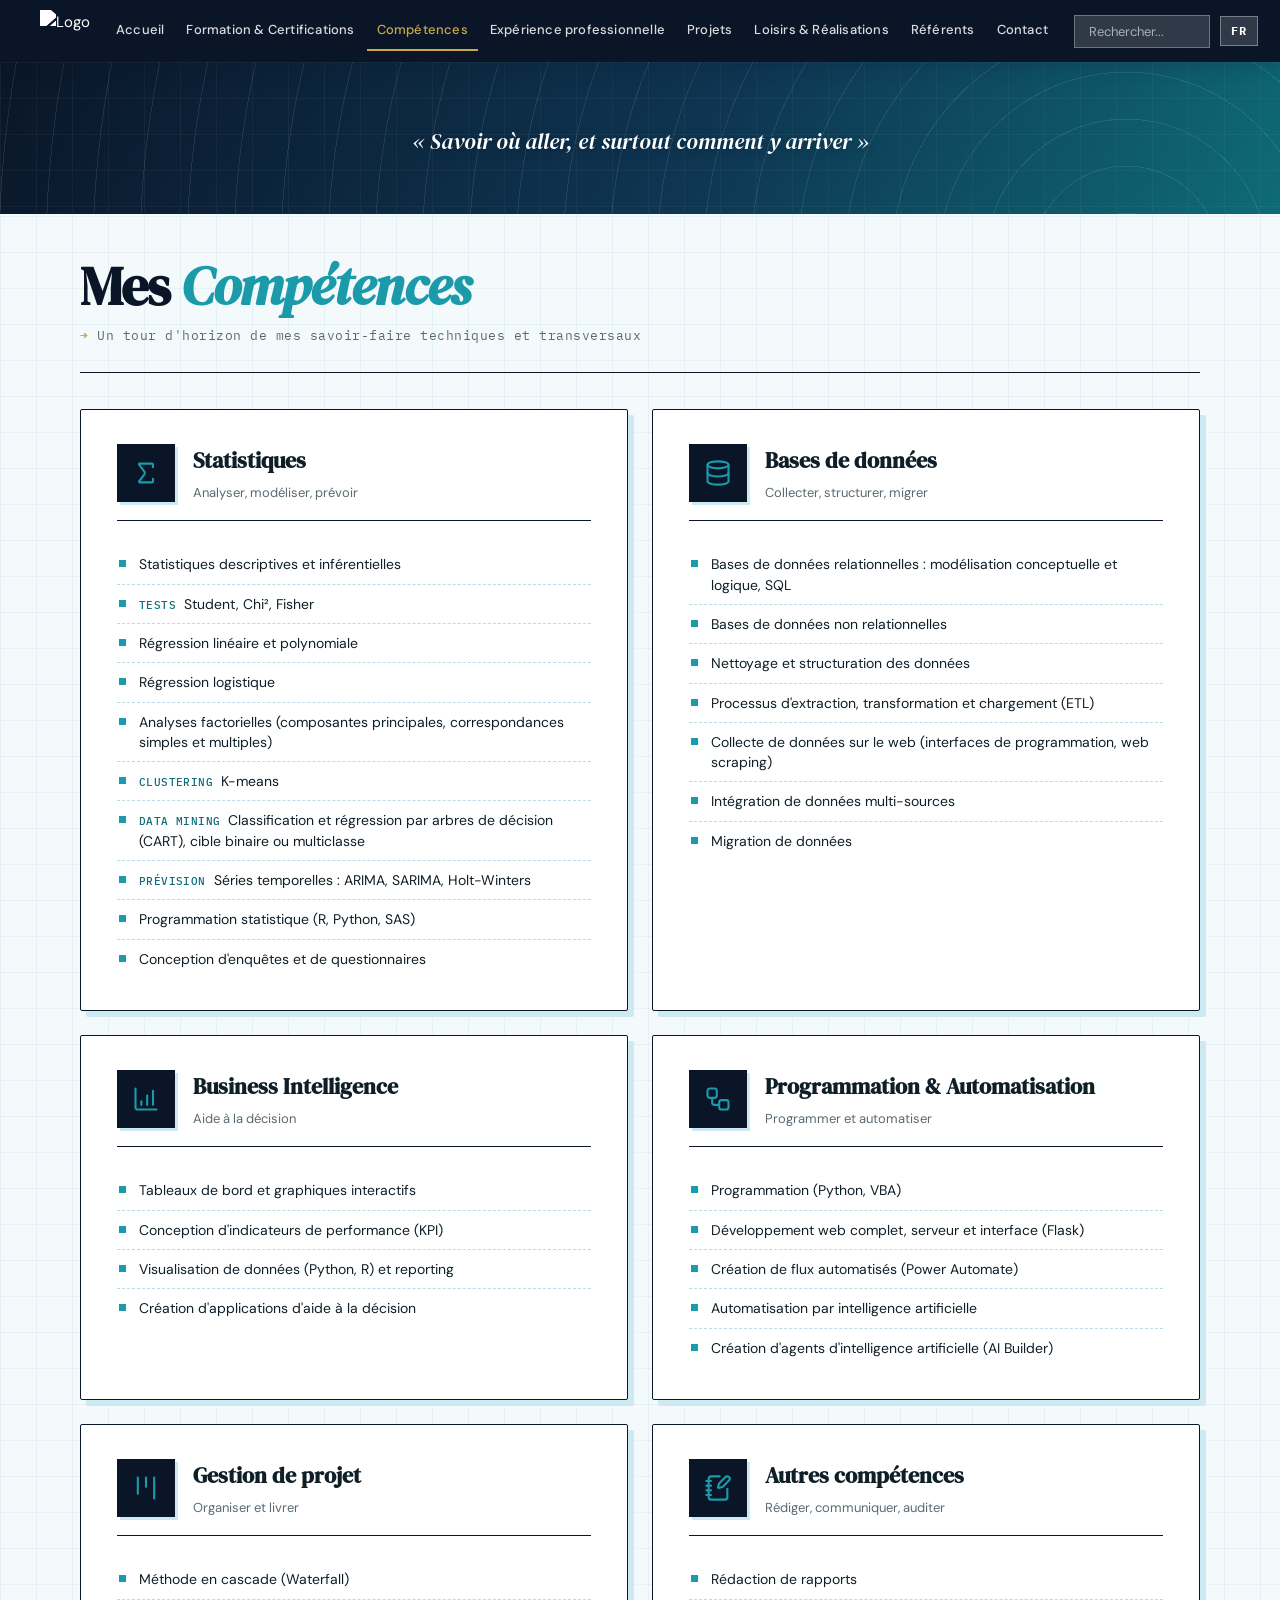
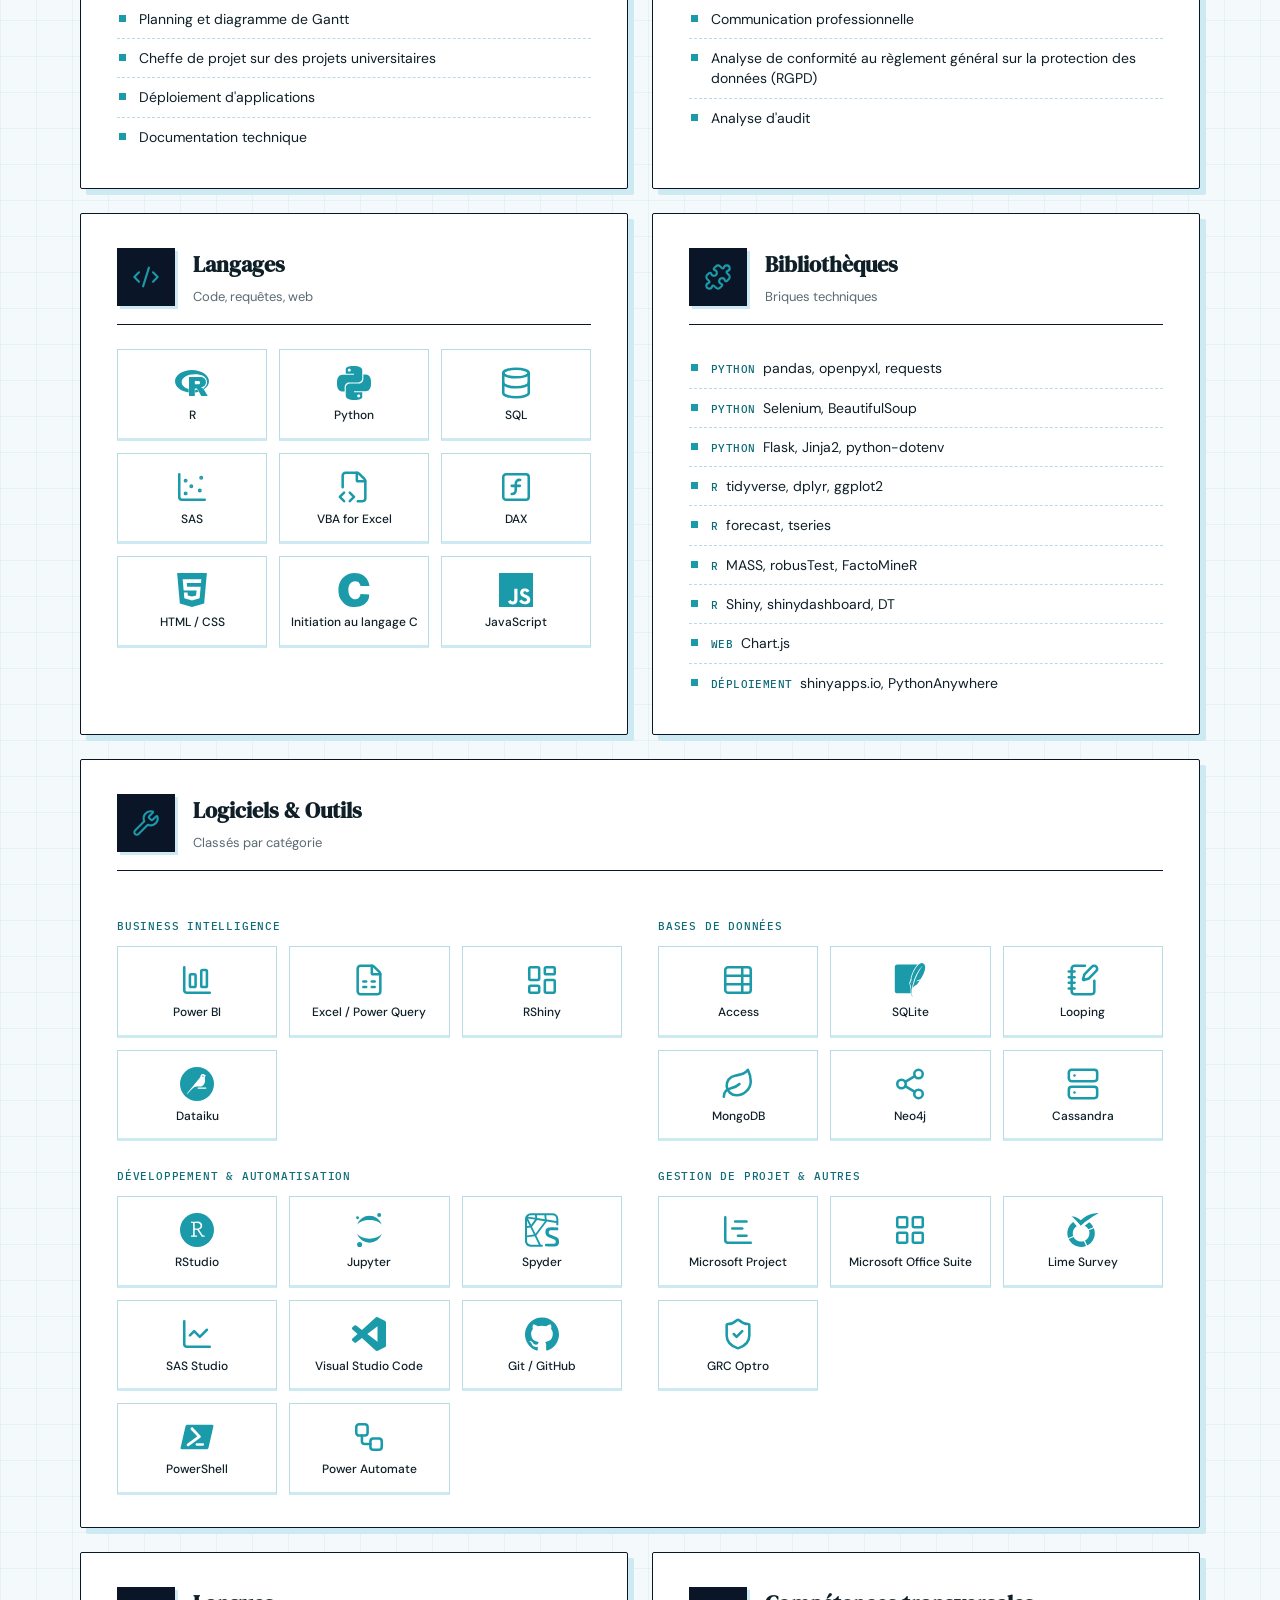
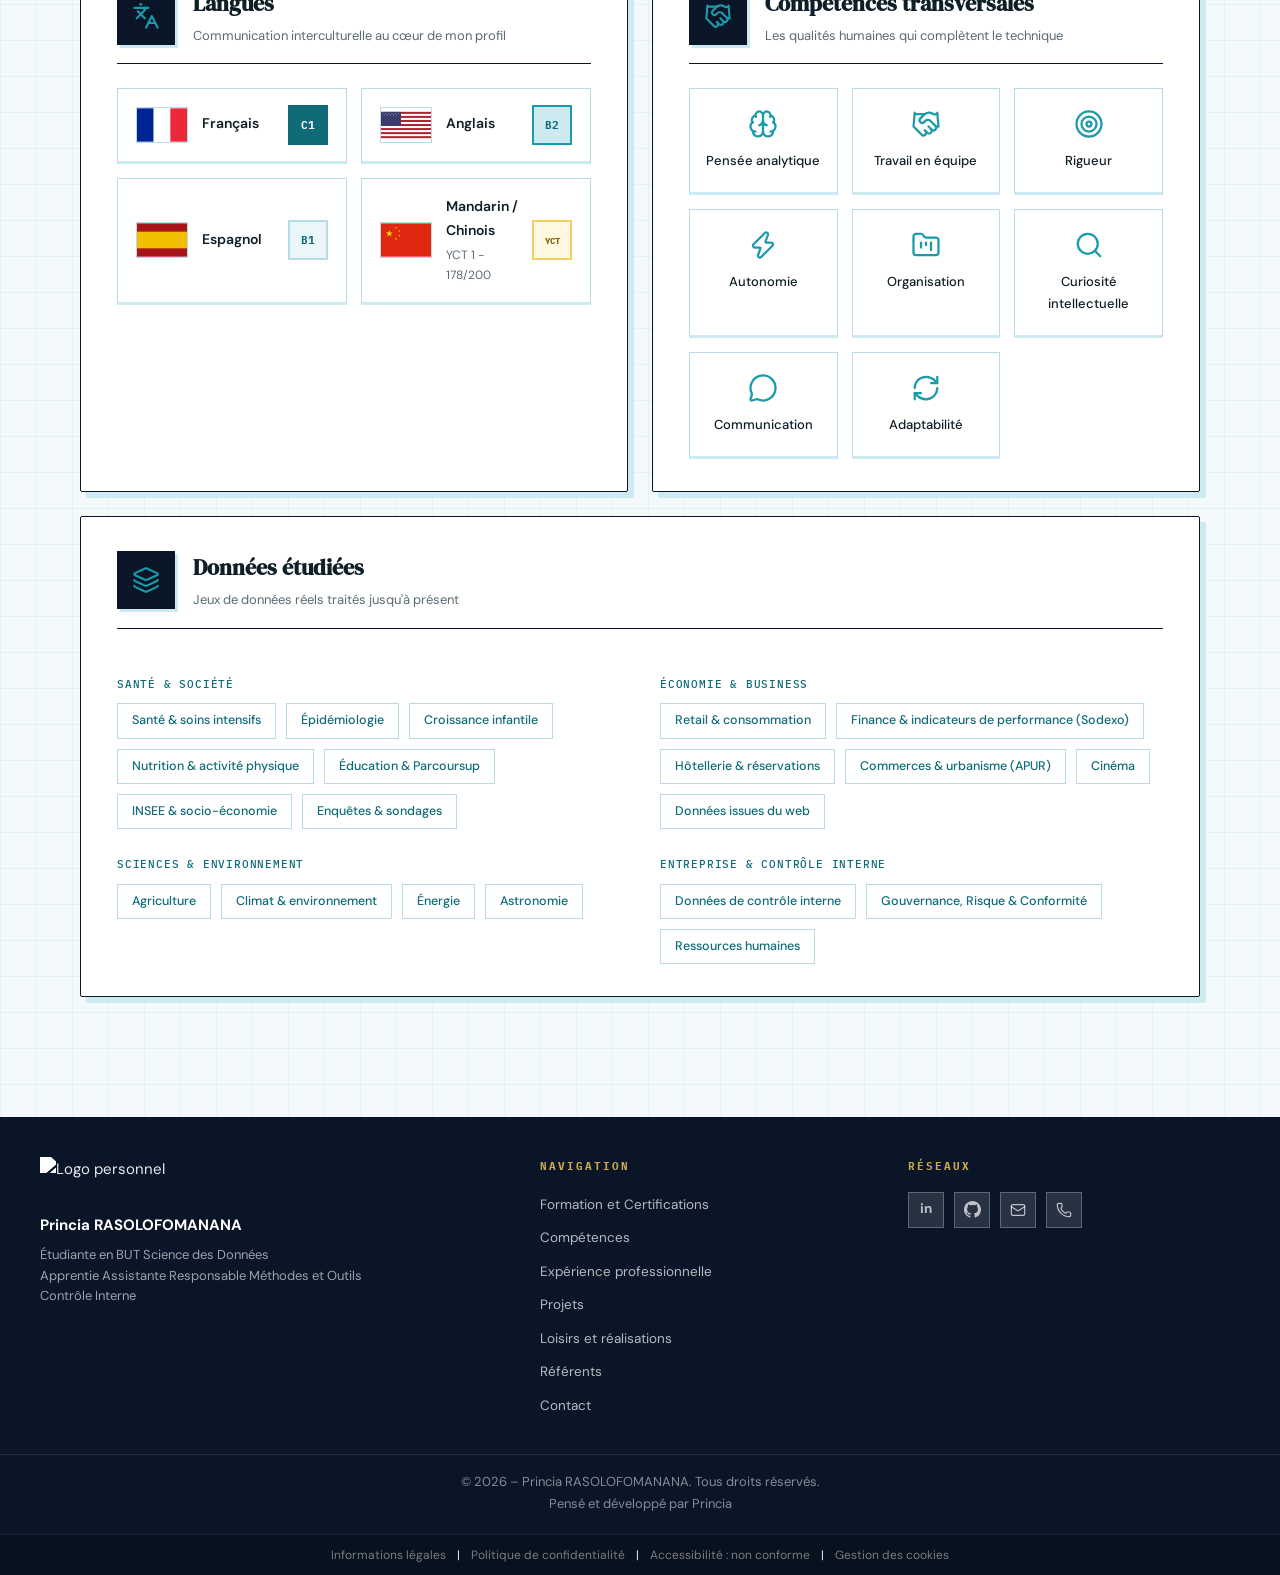
==== commit c040429b: "Update greeting from 'Hello' to 'Goodbye'" ====
--- a/Competences.html
+++ b/Competences.html
@@ -747,13 +747,14 @@
       </ul>
     </div>
     <div class="footer-col footer-reseaux">
-        <h4>Réseaux</h4>
-        <div class="footer-socials">
-          <a class="social" href="https://www.linkedin.com/in/princia-rasolofomanana" aria-label="LinkedIn">in</a>
-          <a class="social" href="https://github.com/Princia-RASOLOFOMANANA" target="_blank" rel="noopener" aria-label="GitHub"><svg viewBox="0 0 16 16" width="17" height="17" fill="currentColor" aria-hidden="true" style="vertical-align:middle"><path d="M8 0C3.58 0 0 3.58 0 8c0 3.54 2.29 6.53 5.47 7.59.4.07.55-.17.55-.38 0-.19-.01-.82-.01-1.49-2.01.37-2.53-.49-2.69-.94-.09-.23-.48-.94-.82-1.13-.28-.15-.68-.52-.01-.53.63-.01 1.08.58 1.23.82.72 1.21 1.87.87 2.33.66.07-.52.28-.87.51-1.07-1.78-.2-3.64-.89-3.64-3.95 0-.87.31-1.59.82-2.15-.08-.2-.36-1.02.08-2.12 0 0 .67-.21 2.2.82.64-.18 1.32-.27 2-.27.68 0 1.36.09 2 .27 1.53-1.04 2.2-.82 2.2-.82.44 1.1.16 1.92.08 2.12.51.56.82 1.27.82 2.15 0 3.07-1.87 3.75-3.65 3.95.29.25.54.73.54 1.48 0 1.07-.01 1.93-.01 2.2 0 .21.15.46.55.38A8.013 8.013 0 0016 8c0-4.42-3.58-8-8-8z"/></svg></a>
-          <a class="social" href="mailto:princia.rasolofomanana@outlook.com" aria-label="Email">          <a class="social" href="tel:+33765880897" aria-label="Téléphone"><svg class="ico" aria-hidden="true" focusable="false"><use href="#i-lu-phone"/></svg></a>
-        </div>
-      </div>
+      <h4>Réseaux</h4>
+      <div class="footer-socials">
+        <a class="social" href="https://www.linkedin.com/in/princia-rasolofomanana" aria-label="LinkedIn">in</a>
+        <a class="social" href="https://github.com/Princia-RASOLOFOMANANA" target="_blank" rel="noopener" aria-label="GitHub"><svg viewBox="0 0 16 16" width="17" height="17" fill="currentColor" aria-hidden="true" style="vertical-align:middle"><path d="M8 0C3.58 0 0 3.58 0 8c0 3.54 2.29 6.53 5.47 7.59.4.07.55-.17.55-.38 0-.19-.01-.82-.01-1.49-2.01.37-2.53-.49-2.69-.94-.09-.23-.48-.94-.82-1.13-.28-.15-.68-.52-.01-.53.63-.01 1.08.58 1.23.82.72 1.21 1.87.87 2.33.66.07-.52.28-.87.51-1.07-1.78-.2-3.64-.89-3.64-3.95 0-.87.31-1.59.82-2.15-.08-.2-.36-1.02.08-2.12 0 0 .67-.21 2.2.82.64-.18 1.32-.27 2-.27.68 0 1.36.09 2 .27 1.53-1.04 2.2-.82 2.2-.82.44 1.1.16 1.92.08 2.12.51.56.82 1.27.82 2.15 0 3.07-1.87 3.75-3.65 3.95.29.25.54.73.54 1.48 0 1.07-.01 1.93-.01 2.2 0 .21.15.46.55.38A8.013 8.013 0 0016 8c0-4.42-3.58-8-8-8z"/></svg></a>
+        <a class="social" href="mailto:princia.rasolofomanana@outlook.com" aria-label="Email"><svg class="ico" aria-hidden="true" focusable="false"><use href="#i-lu-mail"/></svg></a>
+        <a class="social" href="tel:+33765880897" aria-label="Téléphone"><svg class="ico" aria-hidden="true" focusable="false"><use href="#i-lu-phone"/></svg></a>
+      </div>
+    </div>
   </div>
   <div class="footer-middle">
     © 2026 – Princia RASOLOFOMANANA. Tous droits réservés.<br>
@@ -791,4 +792,4 @@
   </script>
 
 </body>
-</html>+</html>
